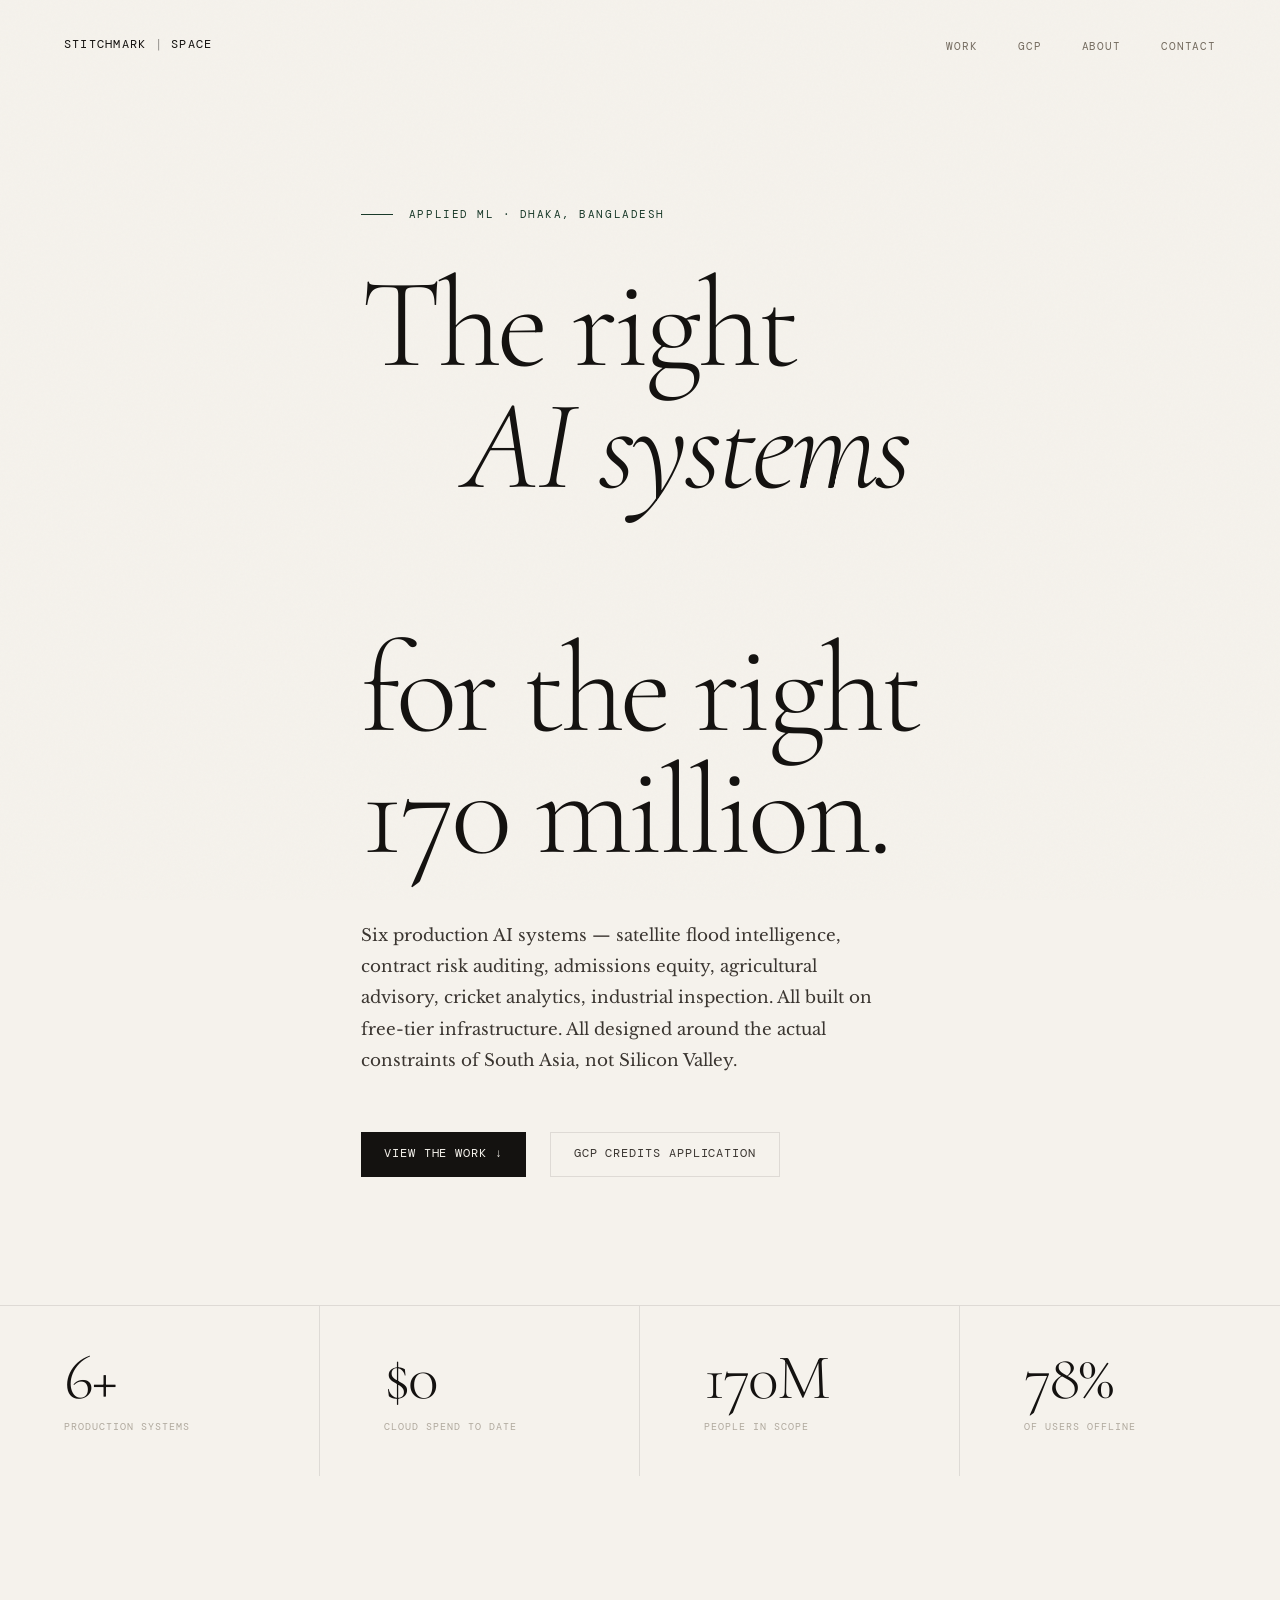
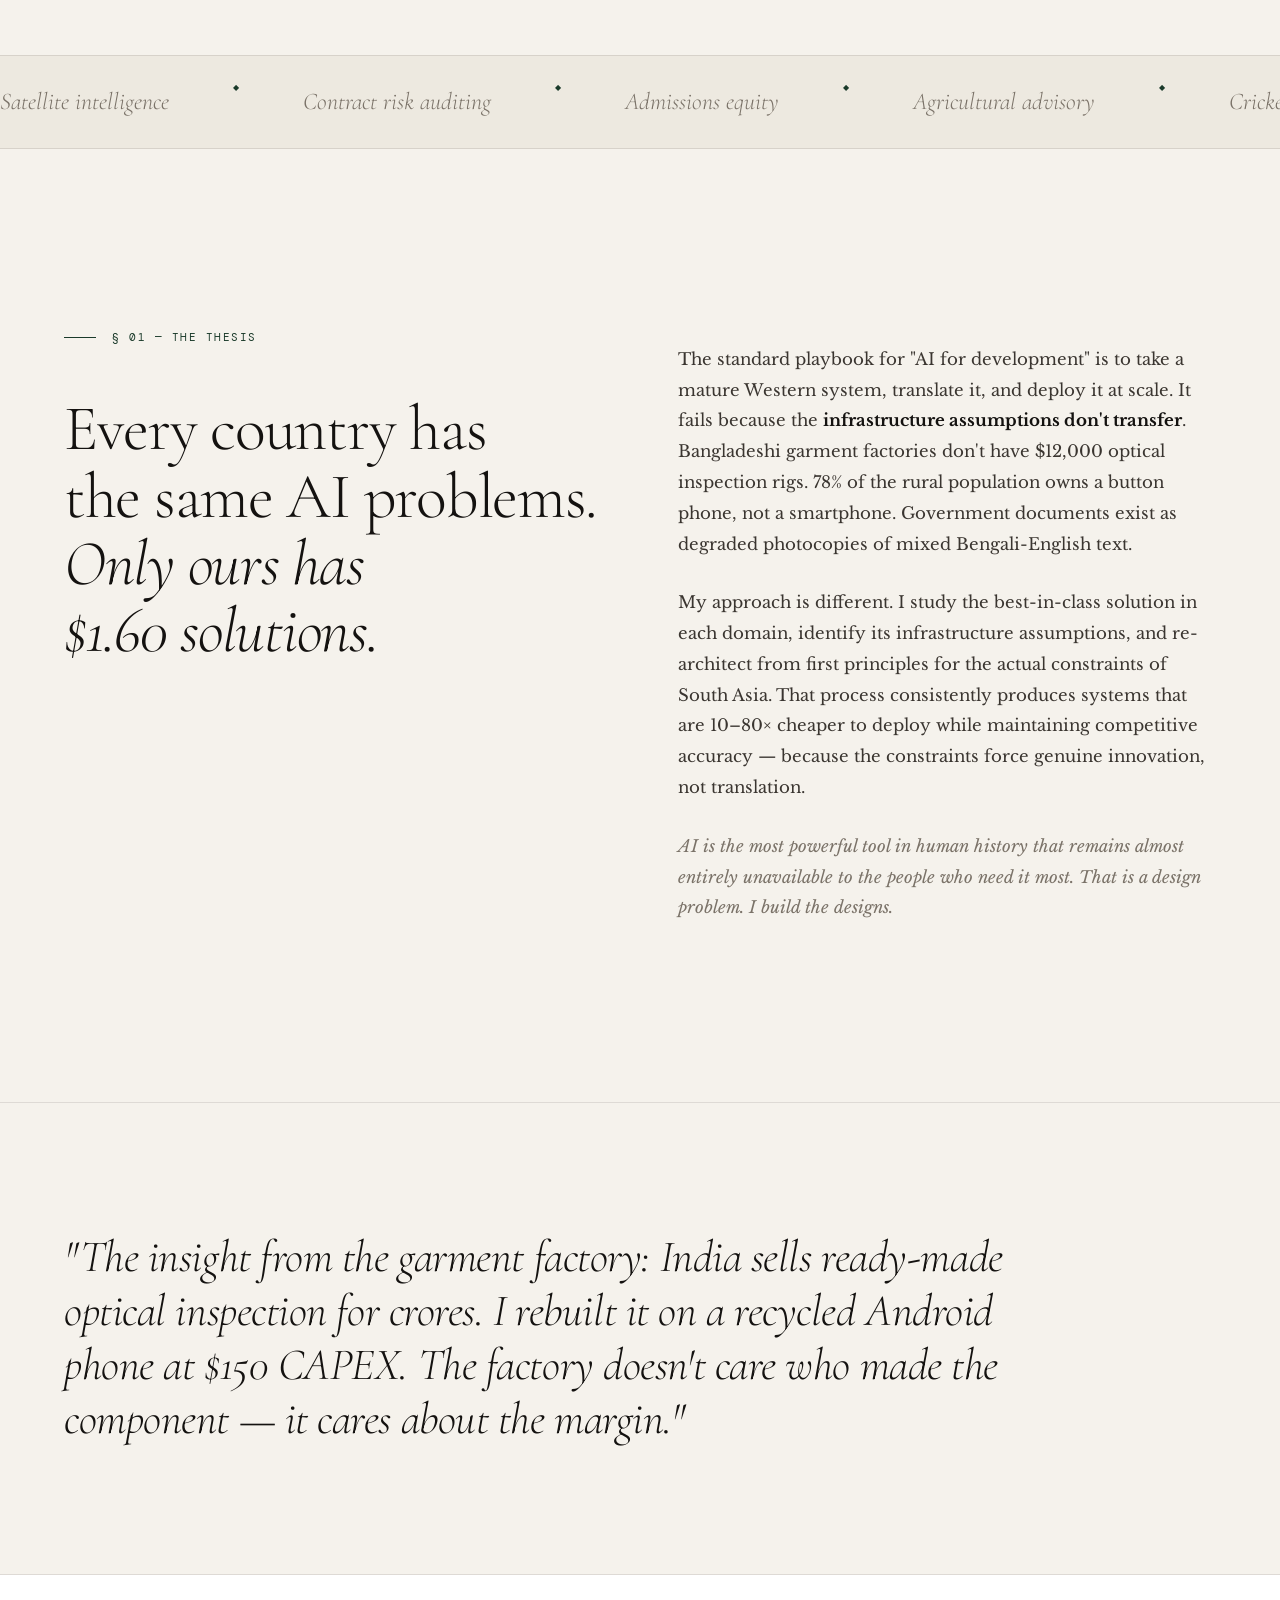
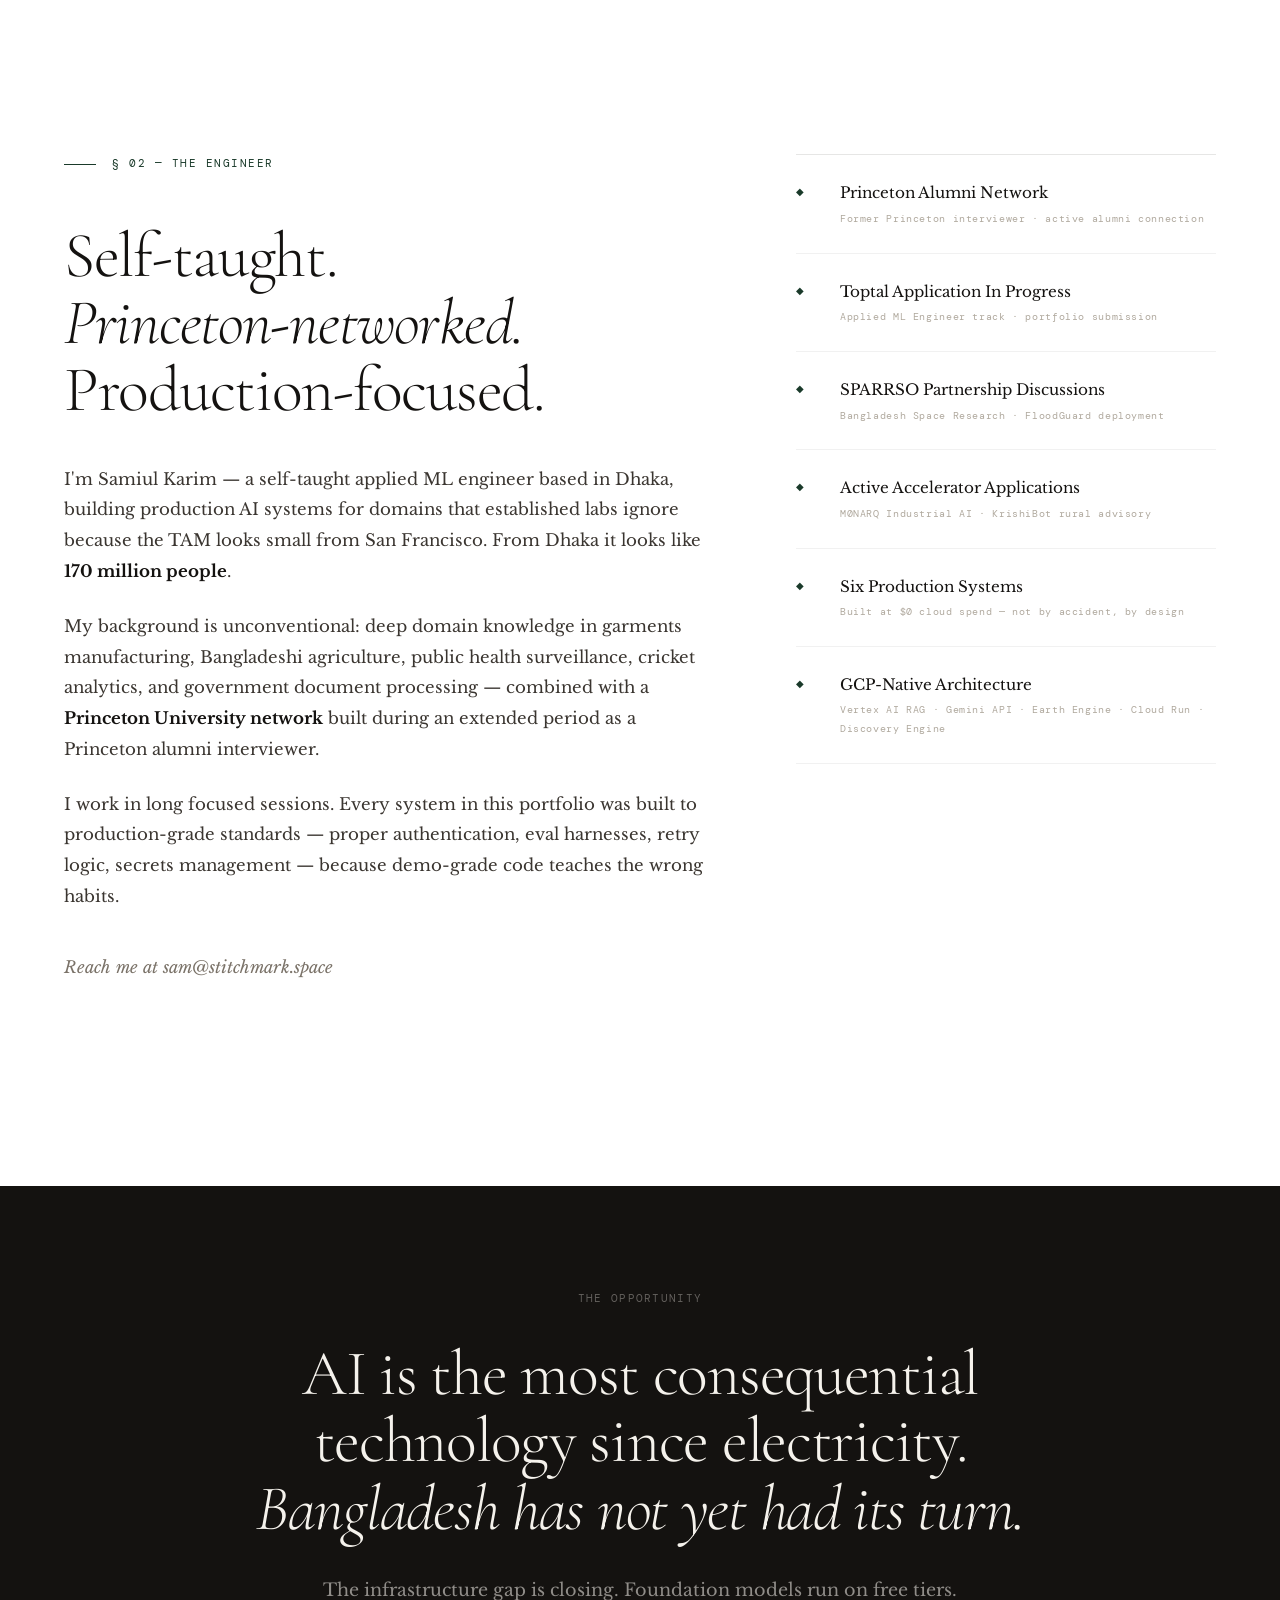
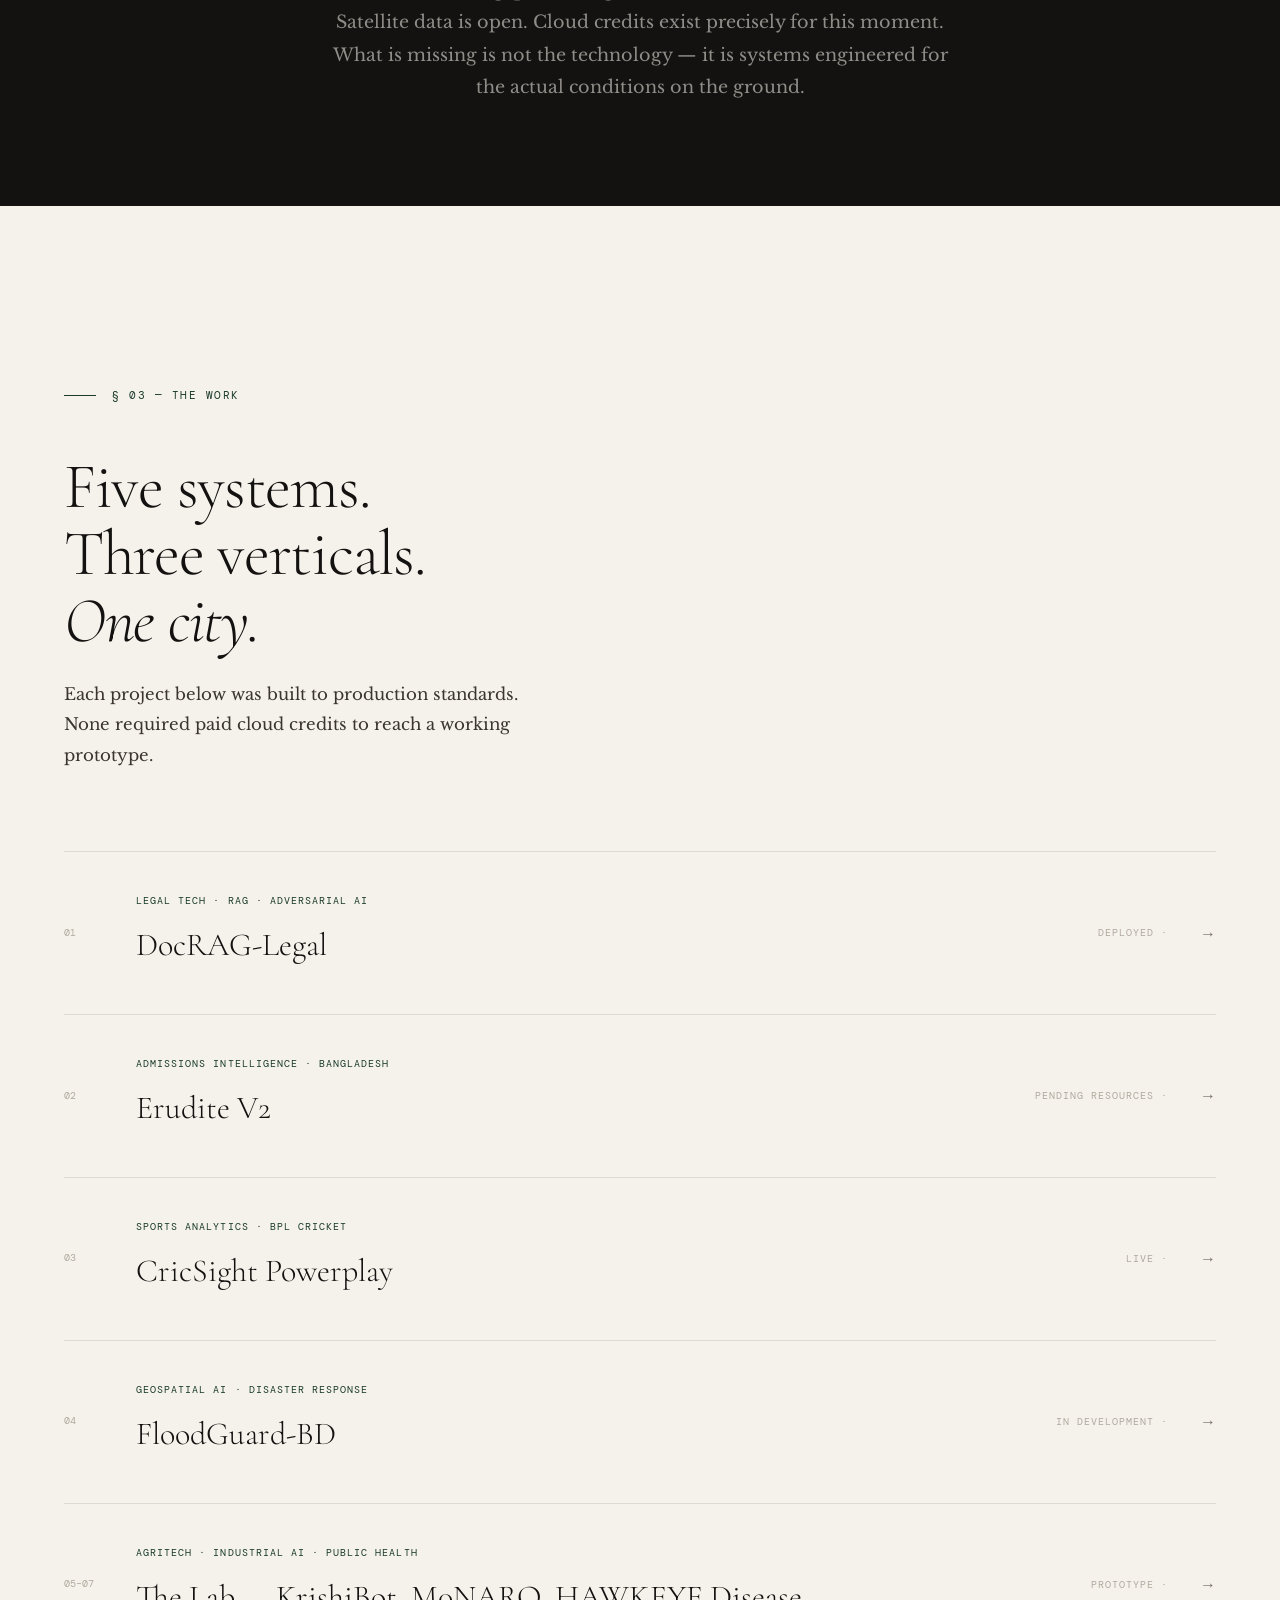
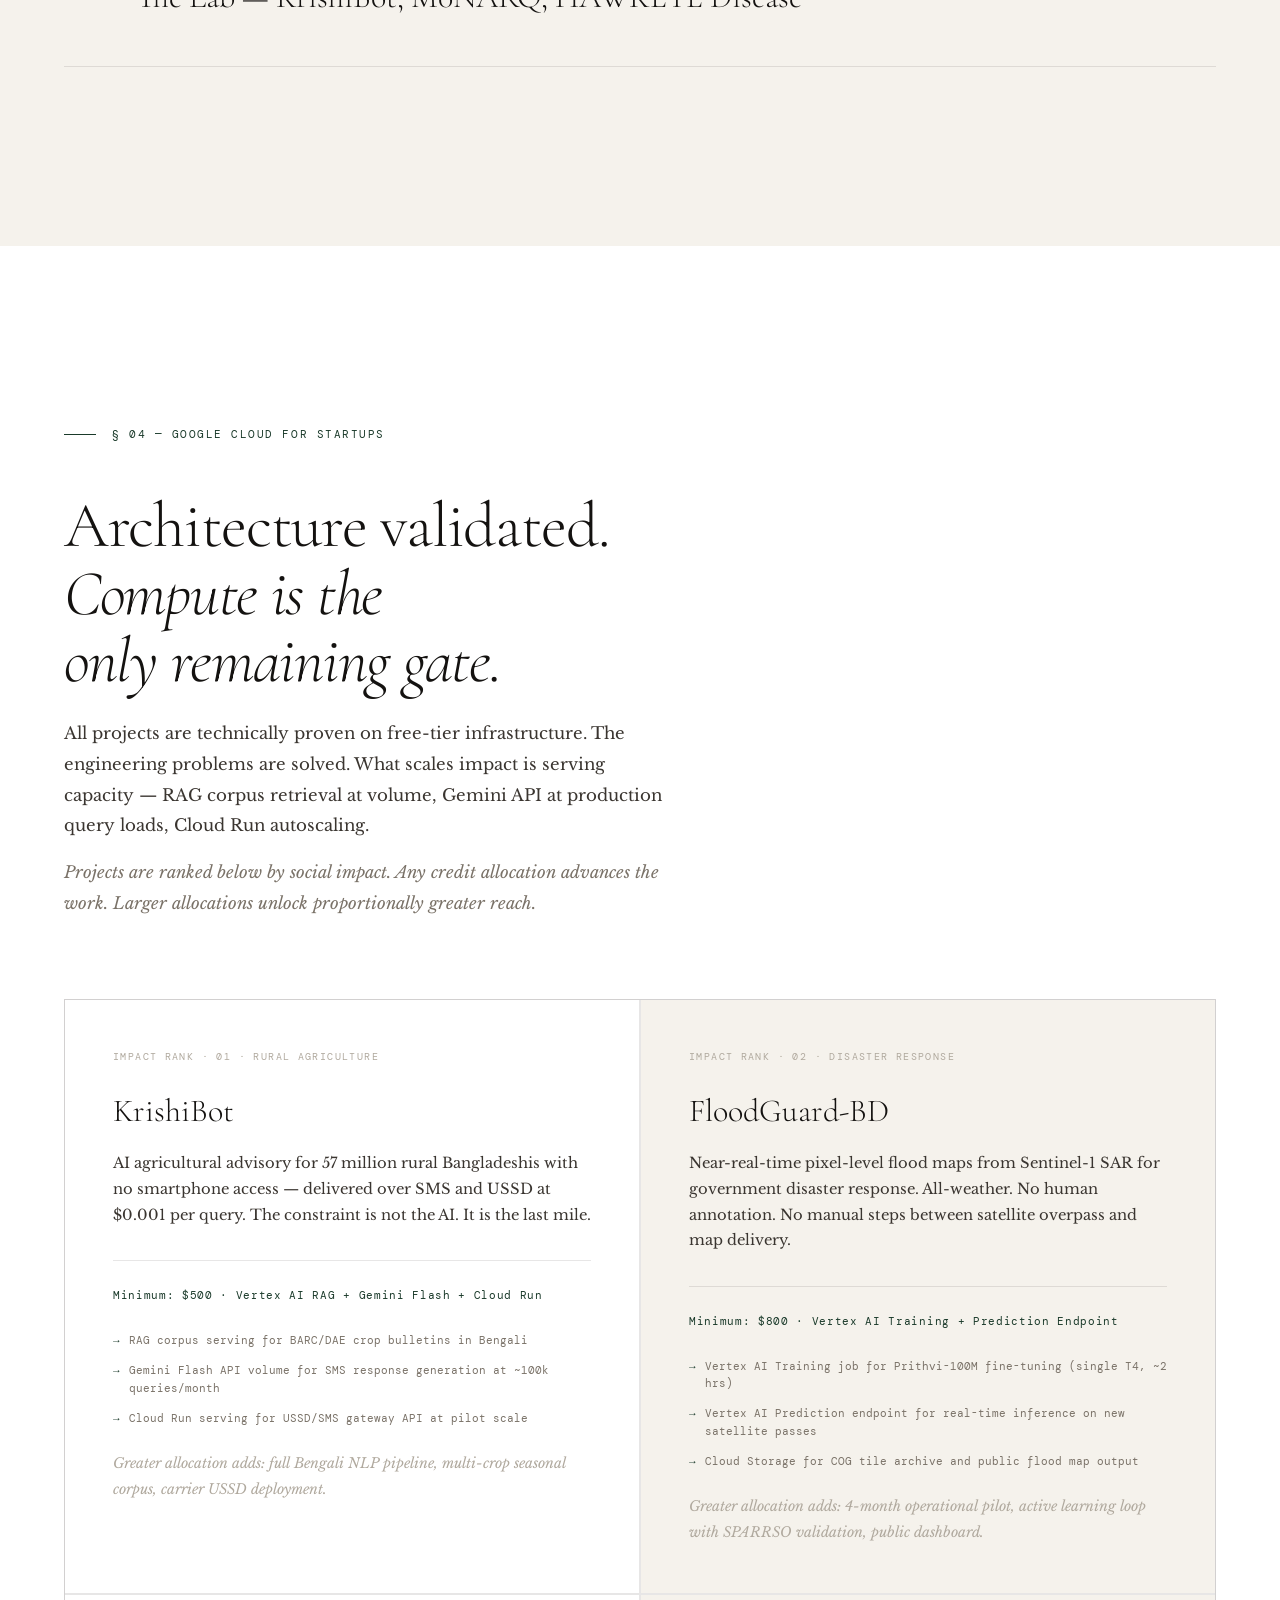
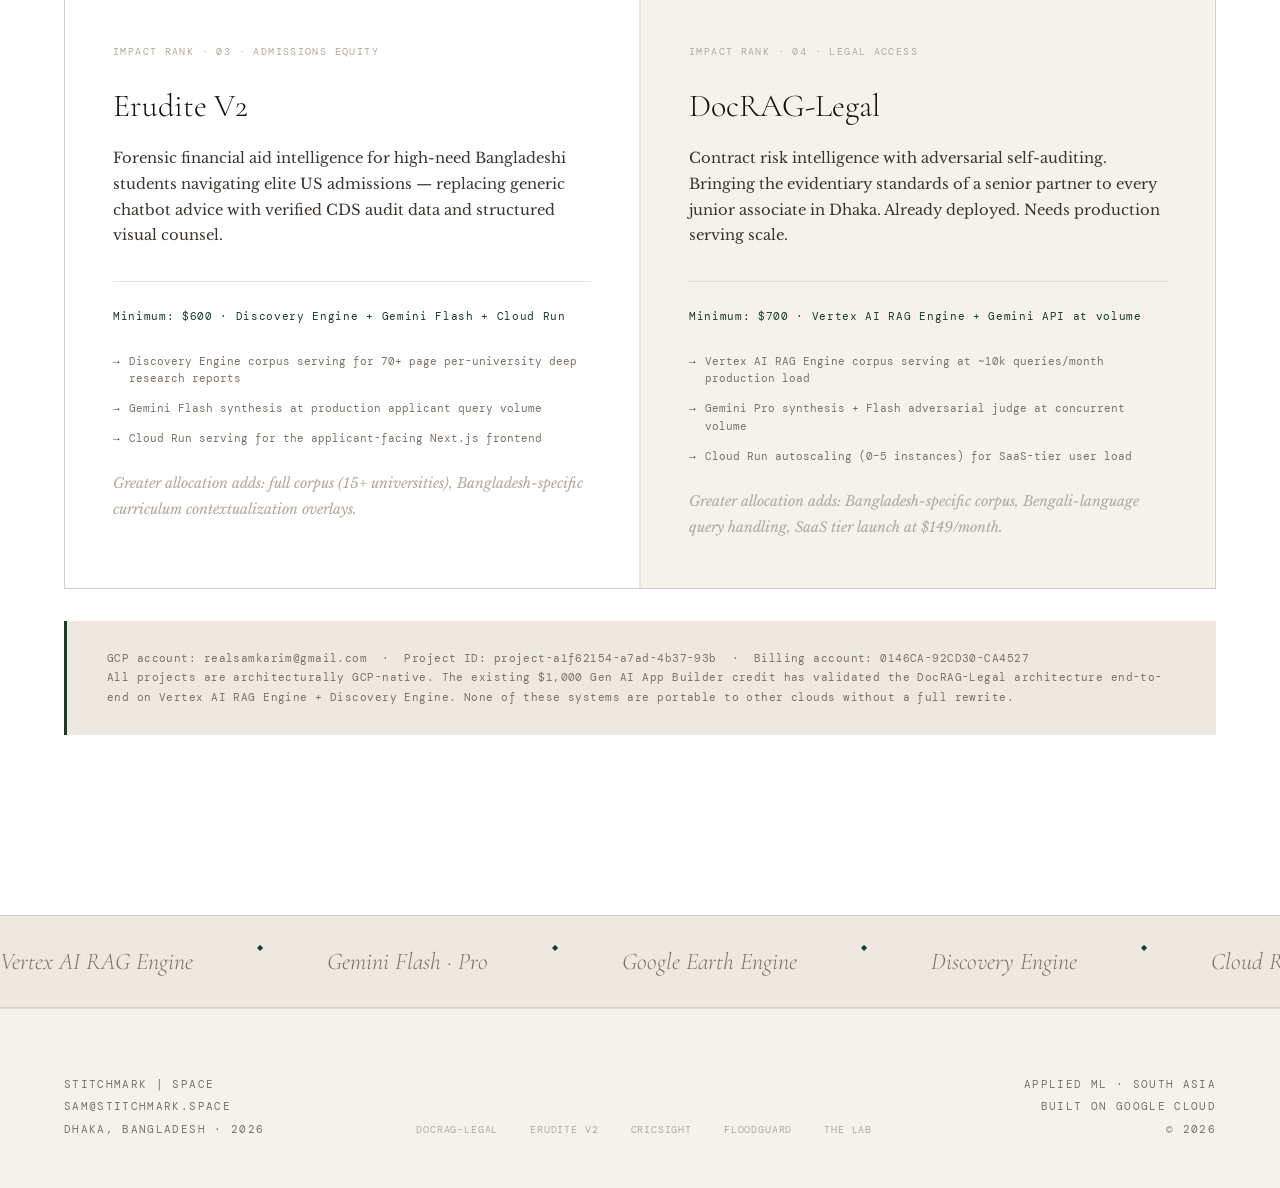
==== index.html @ a26eea14 "Add files via upload" ====
<!DOCTYPE html>
<html lang="en">
<head>
<meta charset="UTF-8">
<meta name="viewport" content="width=device-width, initial-scale=1.0">
<title>Stitchmark | Space — Samiul Karim, Applied ML</title>
<meta name="description" content="Production AI systems for South Asia's most underdressed data problems. Applied ML engineer based in Dhaka, Bangladesh.">
<link rel="stylesheet" href="style.css">
<style>
  :root { --accent: #1A3A2A; --accent2: #2D5A3D; }

  /* HERO */
  #hero {
    min-height: 100svh;
    display: grid;
    grid-template-rows: 1fr auto;
    padding-top: clamp(8rem, 16vw, 13rem);
    position: relative;
  }
  .hero-text { max-width: 960px; }
  .hero-h1 {
    font-family: 'Cormorant Garamond', Georgia, serif;
    font-weight: 300;
    font-size: clamp(4rem, 10vw, 10rem);
    line-height: 0.95;
    letter-spacing: -0.03em;
    margin-bottom: 3rem;
  }
  .hero-h1 em { font-style: italic; }
  .hero-h1 .indent { display: block; padding-left: clamp(2rem, 8vw, 8rem); }
  .hero-sub {
    max-width: 520px;
    margin-bottom: 3.5rem;
    font-size: clamp(0.95rem, 1.4vw, 1.05rem);
    color: var(--ink2);
    line-height: 1.85;
  }
  .hero-cta { display: flex; gap: 1.5rem; flex-wrap: wrap; margin-bottom: clamp(5rem, 10vw, 9rem); }

  /* HERO STAT BAR — full bleed */
  .hero-stats-bar {
    display: grid;
    grid-template-columns: repeat(4, 1fr);
    border-top: 1px solid var(--rule);
  }
  .hero-stat {
    padding: 2.5rem var(--pad);
    border-right: 1px solid var(--rule);
  }
  .hero-stat:last-child { border-right: none; }
  .hero-stat-val {
    font-family: 'Cormorant Garamond', Georgia, serif;
    font-size: clamp(2.5rem, 5vw, 4.5rem);
    font-weight: 300;
    line-height: 1;
    letter-spacing: -0.03em;
    color: var(--ink);
    margin-bottom: 0.5rem;
  }
  .hero-stat-label {
    font-family: 'DM Mono', monospace;
    font-size: 0.62rem;
    letter-spacing: 0.1em;
    text-transform: uppercase;
    color: var(--ink4);
  }
  @media (max-width: 700px) {
    .hero-stats-bar { grid-template-columns: repeat(2, 1fr); }
    .hero-stat:nth-child(2) { border-right: none; }
  }

  /* THESIS */
  #thesis { padding: var(--section) 0; }
  .thesis-grid {
    display: grid;
    grid-template-columns: 1fr 1fr;
    gap: clamp(3rem, 6vw, 8rem);
    align-items: start;
  }
  @media (max-width: 800px) { .thesis-grid { grid-template-columns: 1fr; } }

  /* ABOUT */
  #about { padding: var(--section) 0; background: white; }
  .about-layout {
    display: grid;
    grid-template-columns: 1fr 420px;
    gap: clamp(3rem, 6vw, 8rem);
    align-items: start;
  }
  .about-body p { margin-bottom: 1.5rem; }
  .cred-list { list-style: none; }
  .cred-item {
    display: grid;
    grid-template-columns: 20px 1fr;
    gap: 1.5rem;
    padding: 1.5rem 0;
    border-bottom: 1px solid var(--rule2);
    align-items: start;
  }
  .cred-item:first-child { border-top: 1px solid var(--rule); }
  .cred-dot { font-family: 'DM Mono', monospace; font-size: 0.6rem; color: var(--accent); padding-top: 0.25rem; }
  .cred-title { font-size: 0.95rem; color: var(--ink); margin-bottom: 0.2rem; }
  .cred-sub { font-family: 'DM Mono', monospace; font-size: 0.65rem; letter-spacing: 0.06em; color: var(--ink4); }
  @media (max-width: 900px) { .about-layout { grid-template-columns: 1fr; } }

  /* PROJECTS */
  #projects { padding: var(--section) 0; }

  /* GCP */
  #gcp { padding: var(--section) 0; background: white; }
  .gcp-intro { margin-bottom: 5rem; }
  .credit-cards {
    display: grid;
    grid-template-columns: 1fr 1fr;
    gap: 2px;
    background: var(--rule);
    border: 1px solid var(--rule);
  }
  .credit-card {
    background: var(--cream);
    padding: 3rem;
  }
  .credit-card:nth-child(1) { background: white; }
  .credit-card:nth-child(3) { background: white; }
  .cc-rank {
    font-family: 'DM Mono', monospace;
    font-size: 0.62rem;
    letter-spacing: 0.14em;
    text-transform: uppercase;
    color: var(--ink4);
    margin-bottom: 1rem;
  }
  .cc-name {
    font-family: 'Cormorant Garamond', Georgia, serif;
    font-size: clamp(1.5rem, 2.5vw, 2rem);
    font-weight: 300;
    margin-bottom: 0.75rem;
    color: var(--ink);
  }
  .cc-mission { font-size: 0.92rem; color: var(--ink2); line-height: 1.75; margin-bottom: 2rem; }
  .cc-min {
    font-family: 'DM Mono', monospace;
    font-size: 0.7rem;
    letter-spacing: 0.06em;
    color: var(--accent);
    border-top: 1px solid var(--rule);
    padding-top: 1.5rem;
    margin-bottom: 1.25rem;
  }
  .cc-bullets { list-style: none; }
  .cc-bullets li {
    font-family: 'DM Mono', monospace;
    font-size: 0.68rem;
    color: var(--ink3);
    line-height: 1.6;
    padding: 0.4rem 0;
    padding-left: 1rem;
    position: relative;
  }
  .cc-bullets li::before { content: '→'; position: absolute; left: 0; color: var(--accent); }
  .cc-more { font-size: 0.88rem; color: var(--ink4); font-style: italic; margin-top: 1rem; }
  .gcp-footer-note {
    margin-top: 2rem;
    padding: 1.75rem 2.5rem;
    background: var(--cream2);
    border-left: 3px solid var(--accent);
  }
  .gcp-footer-note p { font-family: 'DM Mono', monospace; font-size: 0.68rem; letter-spacing: 0.04em; color: var(--ink3); line-height: 1.8; }
  @media (max-width: 700px) { .credit-cards { grid-template-columns: 1fr; } }
</style>
</head>
<body>

<!-- NAV -->
<nav>
  <a class="nav-brand" href="index.html">Stitchmark <span>|</span> Space</a>
  <ul class="nav-links">
    <li><a href="#projects">Work</a></li>
    <li><a href="#gcp">GCP</a></li>
    <li><a href="#about">About</a></li>
    <li><a href="mailto:sam@stitchmark.space">Contact</a></li>
  </ul>
</nav>

<!-- ═══════════════════════════════════════
     HERO
     ═══════════════════════════════════════ -->
<section id="hero">
  <div class="wrap">
    <div class="hero-text reveal">
      <div class="eyebrow" style="margin-bottom:2.5rem;">
        <span class="eyebrow-text">Applied ML · Dhaka, Bangladesh</span>
      </div>
      <h1 class="hero-h1">
        The right<br>
        <em class="indent">AI systems</em><br>
        for the right<br>
        170 million.
      </h1>
      <p class="hero-sub">
        Six production AI systems — satellite flood intelligence, contract risk auditing,
        admissions equity, agricultural advisory, cricket analytics, industrial inspection.
        All built on free-tier infrastructure. All designed around the actual constraints
        of South Asia, not Silicon Valley.
      </p>
      <div class="hero-cta">
        <a href="#projects" class="btn btn-dark">View the work ↓</a>
        <a href="#gcp" class="btn btn-outline">GCP Credits Application</a>
      </div>
    </div>
  </div>

  <!-- STAT BAR -->
  <div class="hero-stats-bar reveal delay-2">
    <div class="hero-stat">
      <div class="hero-stat-val">6+</div>
      <div class="hero-stat-label">Production systems</div>
    </div>
    <div class="hero-stat">
      <div class="hero-stat-val">$0</div>
      <div class="hero-stat-label">Cloud spend to date</div>
    </div>
    <div class="hero-stat">
      <div class="hero-stat-val">170M</div>
      <div class="hero-stat-label">People in scope</div>
    </div>
    <div class="hero-stat">
      <div class="hero-stat-val">78%</div>
      <div class="hero-stat-label">Of users offline</div>
    </div>
  </div>
</section>

<!-- ═══════════════════════════════════════
     MARQUEE 01
     ═══════════════════════════════════════ -->
<div class="marquee-wrap">
  <div class="marquee-track">
    <span class="marquee-item">Satellite intelligence</span>
    <span class="marquee-dot">◆</span>
    <span class="marquee-item">Contract risk auditing</span>
    <span class="marquee-dot">◆</span>
    <span class="marquee-item">Admissions equity</span>
    <span class="marquee-dot">◆</span>
    <span class="marquee-item">Agricultural advisory</span>
    <span class="marquee-dot">◆</span>
    <span class="marquee-item">Cricket analytics</span>
    <span class="marquee-dot">◆</span>
    <span class="marquee-item">Industrial inspection</span>
    <span class="marquee-dot">◆</span>
    <span class="marquee-item">Disease forecasting</span>
    <span class="marquee-dot">◆</span>
    <span class="marquee-item">Built on Google Cloud</span>
    <span class="marquee-dot">◆</span>
    <span class="marquee-item">Satellite intelligence</span>
    <span class="marquee-dot">◆</span>
    <span class="marquee-item">Contract risk auditing</span>
    <span class="marquee-dot">◆</span>
    <span class="marquee-item">Admissions equity</span>
    <span class="marquee-dot">◆</span>
    <span class="marquee-item">Agricultural advisory</span>
    <span class="marquee-dot">◆</span>
    <span class="marquee-item">Cricket analytics</span>
    <span class="marquee-dot">◆</span>
    <span class="marquee-item">Industrial inspection</span>
    <span class="marquee-dot">◆</span>
    <span class="marquee-item">Disease forecasting</span>
    <span class="marquee-dot">◆</span>
    <span class="marquee-item">Built on Google Cloud</span>
    <span class="marquee-dot">◆</span>
  </div>
</div>

<!-- ═══════════════════════════════════════
     THESIS
     ═══════════════════════════════════════ -->
<section id="thesis">
  <div class="wrap">
    <div class="thesis-grid">

      <div class="reveal">
        <div class="eyebrow"><span class="eyebrow-text">§ 01 — The Thesis</span></div>
        <h2>Every country has<br>the same AI problems.<br><em>Only ours has<br>$1.60 solutions.</em></h2>
      </div>

      <div class="reveal delay-1" style="padding-top:1rem;">
        <p style="margin-bottom:1.75rem;">
          The standard playbook for "AI for development" is to take a mature Western
          system, translate it, and deploy it at scale. It fails because the
          <strong>infrastructure assumptions don't transfer</strong>. Bangladeshi garment
          factories don't have $12,000 optical inspection rigs. 78% of the rural
          population owns a button phone, not a smartphone. Government documents exist as
          degraded photocopies of mixed Bengali-English text.
        </p>
        <p style="margin-bottom:1.75rem;">
          My approach is different. I study the best-in-class solution in each domain,
          identify its infrastructure assumptions, and re-architect from first principles
          for the actual constraints of South Asia. That process consistently produces
          systems that are 10–80× cheaper to deploy while maintaining competitive
          accuracy — because the constraints force genuine innovation, not translation.
        </p>
        <p style="color:var(--ink3); font-style:italic;">
          AI is the most powerful tool in human history that remains almost entirely
          unavailable to the people who need it most. That is a design problem.
          I build the designs.
        </p>
      </div>

    </div>
  </div>
</section>

<!-- ═══════════════════════════════════════
     FULL-WIDTH PULL QUOTE
     ═══════════════════════════════════════ -->
<div style="padding: clamp(5rem,10vw,9rem) 0; border-top: 1px solid var(--rule); border-bottom:1px solid var(--rule);">
  <div class="wrap">
    <p class="pull-quote reveal" style="max-width:1000px;">
      "The insight from the garment factory: India sells ready-made optical
      inspection for crores. I rebuilt it on a recycled Android phone at $150 CAPEX.
      The factory doesn't care who made the component —
      <em>it cares about the margin.</em>"
    </p>
  </div>
</div>

<!-- ═══════════════════════════════════════
     ABOUT
     ═══════════════════════════════════════ -->
<section id="about">
  <div class="wrap">
    <div class="about-layout">

      <div class="reveal">
        <div class="eyebrow"><span class="eyebrow-text">§ 02 — The Engineer</span></div>
        <h2 style="margin-bottom:2.5rem;">Self-taught.<br><em>Princeton-networked.</em><br>Production-focused.</h2>
        <div class="about-body">
          <p>
            I'm Samiul Karim — a self-taught applied ML engineer based in Dhaka, building
            production AI systems for domains that established labs ignore because the TAM
            looks small from San Francisco. From Dhaka it looks like <strong>170 million people</strong>.
          </p>
          <p>
            My background is unconventional: deep domain knowledge in garments manufacturing,
            Bangladeshi agriculture, public health surveillance, cricket analytics, and
            government document processing — combined with a
            <strong>Princeton University network</strong> built during an extended period
            as a Princeton alumni interviewer.
          </p>
          <p>
            I work in long focused sessions. Every system in this portfolio was built to
            production-grade standards — proper authentication, eval harnesses, retry logic,
            secrets management — because demo-grade code teaches the wrong habits.
          </p>
          <p style="color:var(--ink3); font-style:italic; margin-top:2.5rem;">
            Reach me at sam@stitchmark.space
          </p>
        </div>
      </div>

      <div class="reveal delay-1">
        <ul class="cred-list">
          <li class="cred-item">
            <span class="cred-dot">◆</span>
            <div>
              <div class="cred-title">Princeton Alumni Network</div>
              <div class="cred-sub">Former Princeton interviewer · active alumni connection</div>
            </div>
          </li>
          <li class="cred-item">
            <span class="cred-dot">◆</span>
            <div>
              <div class="cred-title">Toptal Application In Progress</div>
              <div class="cred-sub">Applied ML Engineer track · portfolio submission</div>
            </div>
          </li>
          <li class="cred-item">
            <span class="cred-dot">◆</span>
            <div>
              <div class="cred-title">SPARRSO Partnership Discussions</div>
              <div class="cred-sub">Bangladesh Space Research · FloodGuard deployment</div>
            </div>
          </li>
          <li class="cred-item">
            <span class="cred-dot">◆</span>
            <div>
              <div class="cred-title">Active Accelerator Applications</div>
              <div class="cred-sub">M0NARQ Industrial AI · KrishiBot rural advisory</div>
            </div>
          </li>
          <li class="cred-item">
            <span class="cred-dot">◆</span>
            <div>
              <div class="cred-title">Six Production Systems</div>
              <div class="cred-sub">Built at $0 cloud spend — not by accident, by design</div>
            </div>
          </li>
          <li class="cred-item">
            <span class="cred-dot">◆</span>
            <div>
              <div class="cred-title">GCP-Native Architecture</div>
              <div class="cred-sub">Vertex AI RAG · Gemini API · Earth Engine · Cloud Run · Discovery Engine</div>
            </div>
          </li>
        </ul>
      </div>

    </div>
  </div>
</section>

<!-- ═══════════════════════════════════════
     EVOCATIVE BANNER — AI STAKES
     ═══════════════════════════════════════ -->
<div class="banner">
  <div class="wrap">
    <div style="max-width:860px; margin:0 auto; text-align:center;">
      <p class="label" style="color:rgba(245,242,236,0.35); margin-bottom:2rem; text-align:center;">The opportunity</p>
      <h2 class="reveal" style="font-size:clamp(2rem,5vw,4.5rem); margin-bottom:2rem;">
        AI is the most consequential<br>technology since electricity.<br>
        <em>Bangladesh has not yet had its turn.</em>
      </h2>
      <p class="reveal delay-1" style="color:rgba(245,242,236,0.55); font-size:clamp(0.95rem,1.4vw,1.1rem); max-width:640px; margin:0 auto; line-height:1.85;">
        The infrastructure gap is closing. Foundation models run on free tiers. Satellite
        data is open. Cloud credits exist precisely for this moment. What is missing is
        not the technology — it is systems engineered for the actual conditions on the ground.
      </p>
    </div>
  </div>
</div>

<!-- ═══════════════════════════════════════
     PROJECTS INDEX
     ═══════════════════════════════════════ -->
<section id="projects">
  <div class="wrap">
    <div class="eyebrow reveal"><span class="eyebrow-text">§ 03 — The Work</span></div>
    <h2 class="reveal" style="margin-bottom:1.5rem;">Five systems.<br>Three verticals.<br><em>One city.</em></h2>
    <p class="reveal delay-1" style="max-width:500px; margin-bottom:5rem;">
      Each project below was built to production standards. None required paid cloud
      credits to reach a working prototype.
    </p>

    <div>
      <a href="docrag.html" class="proj-link-card reveal">
        <span class="proj-num">01</span>
        <div class="proj-name-wrap">
          <div class="proj-cat">Legal Tech · RAG · Adversarial AI</div>
          <div class="proj-name">DocRAG-Legal</div>
        </div>
        <span class="proj-status">Deployed ·</span>
        <span class="proj-arrow">→</span>
      </a>

      <a href="erudite.html" class="proj-link-card reveal delay-1">
        <span class="proj-num">02</span>
        <div class="proj-name-wrap">
          <div class="proj-cat">Admissions Intelligence · Bangladesh</div>
          <div class="proj-name">Erudite V2</div>
        </div>
        <span class="proj-status">Pending Resources ·</span>
        <span class="proj-arrow">→</span>
      </a>

      <a href="cricsight.html" class="proj-link-card reveal delay-2">
        <span class="proj-num">03</span>
        <div class="proj-name-wrap">
          <div class="proj-cat">Sports Analytics · BPL Cricket</div>
          <div class="proj-name">CricSight Powerplay</div>
        </div>
        <span class="proj-status">Live ·</span>
        <span class="proj-arrow">→</span>
      </a>

      <a href="floodguard.html" class="proj-link-card reveal delay-3">
        <span class="proj-num">04</span>
        <div class="proj-name-wrap">
          <div class="proj-cat">Geospatial AI · Disaster Response</div>
          <div class="proj-name">FloodGuard-BD</div>
        </div>
        <span class="proj-status">In Development ·</span>
        <span class="proj-arrow">→</span>
      </a>

      <a href="lab.html" class="proj-link-card reveal delay-4">
        <span class="proj-num">05–07</span>
        <div class="proj-name-wrap">
          <div class="proj-cat">AgriTech · Industrial AI · Public Health</div>
          <div class="proj-name">The Lab — KrishiBot, M0NARQ, HAWKEYE Disease</div>
        </div>
        <span class="proj-status">Prototype ·</span>
        <span class="proj-arrow">→</span>
      </a>
    </div>

  </div>
</section>

<!-- ═══════════════════════════════════════
     GCP CREDITS APPLICATION
     ═══════════════════════════════════════ -->
<section id="gcp">
  <div class="wrap">
    <div class="gcp-intro reveal">
      <div class="eyebrow"><span class="eyebrow-text">§ 04 — Google Cloud for Startups</span></div>
      <h2 style="margin-bottom:1.5rem;">Architecture validated.<br><em>Compute is the<br>only remaining gate.</em></h2>
      <p style="max-width:600px; margin-bottom:1rem;">
        All projects are technically proven on free-tier infrastructure. The engineering
        problems are solved. What scales impact is serving capacity — RAG corpus retrieval
        at volume, Gemini API at production query loads, Cloud Run autoscaling.
      </p>
      <p style="max-width:600px; color:var(--ink3); font-style:italic;">
        Projects are ranked below by social impact. Any credit allocation advances
        the work. Larger allocations unlock proportionally greater reach.
      </p>
    </div>

    <div class="credit-cards reveal delay-1">

      <!-- CARD 1 -->
      <div class="credit-card">
        <div class="cc-rank">Impact Rank · 01 · Rural Agriculture</div>
        <div class="cc-name">KrishiBot</div>
        <p class="cc-mission">AI agricultural advisory for 57 million rural Bangladeshis with no smartphone access — delivered over SMS and USSD at $0.001 per query. The constraint is not the AI. It is the last mile.</p>
        <div class="cc-min">Minimum: $500 · Vertex AI RAG + Gemini Flash + Cloud Run</div>
        <ul class="cc-bullets">
          <li>RAG corpus serving for BARC/DAE crop bulletins in Bengali</li>
          <li>Gemini Flash API volume for SMS response generation at ~100k queries/month</li>
          <li>Cloud Run serving for USSD/SMS gateway API at pilot scale</li>
        </ul>
        <p class="cc-more">Greater allocation adds: full Bengali NLP pipeline, multi-crop seasonal corpus, carrier USSD deployment.</p>
      </div>

      <!-- CARD 2 -->
      <div class="credit-card">
        <div class="cc-rank">Impact Rank · 02 · Disaster Response</div>
        <div class="cc-name">FloodGuard-BD</div>
        <p class="cc-mission">Near-real-time pixel-level flood maps from Sentinel-1 SAR for government disaster response. All-weather. No human annotation. No manual steps between satellite overpass and map delivery.</p>
        <div class="cc-min">Minimum: $800 · Vertex AI Training + Prediction Endpoint</div>
        <ul class="cc-bullets">
          <li>Vertex AI Training job for Prithvi-100M fine-tuning (single T4, ~2 hrs)</li>
          <li>Vertex AI Prediction endpoint for real-time inference on new satellite passes</li>
          <li>Cloud Storage for COG tile archive and public flood map output</li>
        </ul>
        <p class="cc-more">Greater allocation adds: 4-month operational pilot, active learning loop with SPARRSO validation, public dashboard.</p>
      </div>

      <!-- CARD 3 -->
      <div class="credit-card">
        <div class="cc-rank">Impact Rank · 03 · Admissions Equity</div>
        <div class="cc-name">Erudite V2</div>
        <p class="cc-mission">Forensic financial aid intelligence for high-need Bangladeshi students navigating elite US admissions — replacing generic chatbot advice with verified CDS audit data and structured visual counsel.</p>
        <div class="cc-min">Minimum: $600 · Discovery Engine + Gemini Flash + Cloud Run</div>
        <ul class="cc-bullets">
          <li>Discovery Engine corpus serving for 70+ page per-university deep research reports</li>
          <li>Gemini Flash synthesis at production applicant query volume</li>
          <li>Cloud Run serving for the applicant-facing Next.js frontend</li>
        </ul>
        <p class="cc-more">Greater allocation adds: full corpus (15+ universities), Bangladesh-specific curriculum contextualization overlays.</p>
      </div>

      <!-- CARD 4 -->
      <div class="credit-card">
        <div class="cc-rank">Impact Rank · 04 · Legal Access</div>
        <div class="cc-name">DocRAG-Legal</div>
        <p class="cc-mission">Contract risk intelligence with adversarial self-auditing. Bringing the evidentiary standards of a senior partner to every junior associate in Dhaka. Already deployed. Needs production serving scale.</p>
        <div class="cc-min">Minimum: $700 · Vertex AI RAG Engine + Gemini API at volume</div>
        <ul class="cc-bullets">
          <li>Vertex AI RAG Engine corpus serving at ~10k queries/month production load</li>
          <li>Gemini Pro synthesis + Flash adversarial judge at concurrent volume</li>
          <li>Cloud Run autoscaling (0–5 instances) for SaaS-tier user load</li>
        </ul>
        <p class="cc-more">Greater allocation adds: Bangladesh-specific corpus, Bengali-language query handling, SaaS tier launch at $149/month.</p>
      </div>

    </div>

    <div class="gcp-footer-note reveal delay-2">
      <p>
        GCP account: realsamkarim@gmail.com &nbsp;·&nbsp;
        Project ID: project-a1f62154-a7ad-4b37-93b &nbsp;·&nbsp;
        Billing account: 0146CA-92CD30-CA4527<br>
        All projects are architecturally GCP-native. The existing $1,000 Gen AI App Builder credit has
        validated the DocRAG-Legal architecture end-to-end on Vertex AI RAG Engine + Discovery Engine.
        None of these systems are portable to other clouds without a full rewrite.
      </p>
    </div>
  </div>
</section>

<!-- MARQUEE 02 -->
<div class="marquee-wrap">
  <div class="marquee-track">
    <span class="marquee-item">Vertex AI RAG Engine</span>
    <span class="marquee-dot">◆</span>
    <span class="marquee-item">Gemini Flash · Pro</span>
    <span class="marquee-dot">◆</span>
    <span class="marquee-item">Google Earth Engine</span>
    <span class="marquee-dot">◆</span>
    <span class="marquee-item">Discovery Engine</span>
    <span class="marquee-dot">◆</span>
    <span class="marquee-item">Cloud Run</span>
    <span class="marquee-dot">◆</span>
    <span class="marquee-item">Firebase Auth</span>
    <span class="marquee-dot">◆</span>
    <span class="marquee-item">Modal Persistence</span>
    <span class="marquee-dot">◆</span>
    <span class="marquee-item">SHA-256 Provenance</span>
    <span class="marquee-dot">◆</span>
    <span class="marquee-item">Vertex AI RAG Engine</span>
    <span class="marquee-dot">◆</span>
    <span class="marquee-item">Gemini Flash · Pro</span>
    <span class="marquee-dot">◆</span>
    <span class="marquee-item">Google Earth Engine</span>
    <span class="marquee-dot">◆</span>
    <span class="marquee-item">Discovery Engine</span>
    <span class="marquee-dot">◆</span>
    <span class="marquee-item">Cloud Run</span>
    <span class="marquee-dot">◆</span>
    <span class="marquee-item">Firebase Auth</span>
    <span class="marquee-dot">◆</span>
    <span class="marquee-item">Modal Persistence</span>
    <span class="marquee-dot">◆</span>
    <span class="marquee-item">SHA-256 Provenance</span>
    <span class="marquee-dot">◆</span>
  </div>
</div>

<!-- FOOTER -->
<footer>
  <div class="wrap">
    <div class="footer-inner">
      <div class="footer-brand">
        Stitchmark | Space<br>
        sam@stitchmark.space<br>
        Dhaka, Bangladesh · 2026
      </div>
      <div class="footer-links">
        <a href="docrag.html">DocRAG-Legal</a>
        <a href="erudite.html">Erudite V2</a>
        <a href="cricsight.html">CricSight</a>
        <a href="floodguard.html">FloodGuard</a>
        <a href="lab.html">The Lab</a>
      </div>
      <div class="footer-brand" style="text-align:right;">
        Applied ML · South Asia<br>
        Built on Google Cloud<br>
        © 2026
      </div>
    </div>
  </div>
</footer>

<script src="main.js"></script>
</body>
</html>
---- style.css ----
/* ═══════════════════════════════════════════════════════
   STITCHMARK | SPACE — Global Design System
   Aesthetic: Light editorial. Exoape/Locomotive spatial
   generosity. Serif headlines. Mono coordinates. Air.
   ═══════════════════════════════════════════════════════ */

@import url('https://fonts.googleapis.com/css2?family=Cormorant+Garamond:ital,wght@0,300;0,400;0,500;0,600;1,300;1,400;1,500;1,600&family=DM+Mono:ital,wght@0,300;0,400;0,500;1,300&family=Libre+Baskerville:ital,wght@0,400;0,700;1,400&display=swap');

/* ── TOKENS ── */
:root {
  --cream:    #F5F2EC;
  --cream2:   #EDE9E0;
  --cream3:   #E4DFD4;
  --ink:      #141210;
  --ink2:     #3A3530;
  --ink3:     #7A7268;
  --ink4:     #B0A99E;
  --rule:     rgba(20,18,16,0.10);
  --rule2:    rgba(20,18,16,0.06);

  /* Per-page accent — overridden on each page */
  --accent:   #1A3A2A;   /* default: forest (home) */
  --accent2:  #2D5A3D;

  --ff-display: 'Cormorant Garamond', Georgia, serif;
  --ff-body:    'Libre Baskerville', Georgia, serif;
  --ff-mono:    'DM Mono', monospace;

  --max:      1320px;
  --pad:      clamp(1.5rem, 5vw, 5rem);
  --section:  clamp(7rem, 14vw, 13rem);
}

/* ── RESET ── */
*, *::before, *::after { box-sizing: border-box; margin: 0; padding: 0; }
html { scroll-behavior: smooth; font-size: 16px; }
body {
  background: var(--cream);
  color: var(--ink);
  font-family: var(--ff-body);
  font-size: clamp(1rem, 1.4vw, 1.125rem);
  line-height: 1.8;
  -webkit-font-smoothing: antialiased;
  overflow-x: hidden;
}

/* ── SUBTLE GRAIN ── */
body::after {
  content: '';
  position: fixed; inset: 0;
  background-image: url("data:image/svg+xml,%3Csvg viewBox='0 0 512 512' xmlns='http://www.w3.org/2000/svg'%3E%3Cfilter id='n'%3E%3CfeTurbulence type='fractalNoise' baseFrequency='0.75' numOctaves='4' stitchTiles='stitch'/%3E%3C/filter%3E%3Crect width='100%25' height='100%25' filter='url(%23n)' opacity='0.025'/%3E%3C/svg%3E");
  pointer-events: none;
  z-index: 9999;
  mix-blend-mode: multiply;
}

/* ── TYPOGRAPHY ── */
h1 { font-family: var(--ff-display); font-weight: 300; font-size: clamp(3.5rem, 8vw, 8rem); line-height: 1.0; letter-spacing: -0.02em; }
h2 { font-family: var(--ff-display); font-weight: 300; font-size: clamp(2.5rem, 5vw, 5rem); line-height: 1.05; letter-spacing: -0.02em; }
h3 { font-family: var(--ff-display); font-weight: 400; font-size: clamp(1.5rem, 3vw, 2.5rem); line-height: 1.1; }
h4 { font-family: var(--ff-display); font-weight: 400; font-size: clamp(1.2rem, 2vw, 1.75rem); line-height: 1.2; }
p { font-size: clamp(0.95rem, 1.3vw, 1.05rem); line-height: 1.85; color: var(--ink2); }
em { font-style: italic; }
strong { font-weight: 700; color: var(--ink); }
a { color: inherit; text-decoration: none; }

.mono {
  font-family: var(--ff-mono);
  font-size: 0.72rem;
  letter-spacing: 0.06em;
}
.label {
  font-family: var(--ff-mono);
  font-size: 0.68rem;
  letter-spacing: 0.12em;
  text-transform: uppercase;
  color: var(--ink3);
}
.label-accent {
  font-family: var(--ff-mono);
  font-size: 0.68rem;
  letter-spacing: 0.12em;
  text-transform: uppercase;
  color: var(--accent);
}
code {
  font-family: var(--ff-mono);
  font-size: 0.78em;
  background: var(--cream3);
  padding: 0.2em 0.5em;
  border-radius: 2px;
  color: var(--ink2);
}

/* ── LAYOUT ── */
.wrap { max-width: var(--max); margin: 0 auto; padding: 0 var(--pad); }
.wrap-narrow { max-width: 820px; margin: 0 auto; padding: 0 var(--pad); }
section { padding: var(--section) 0; }
.rule { width: 100%; height: 1px; background: var(--rule); }
.rule-v { width: 1px; background: var(--rule); align-self: stretch; }

/* ── NAV ── */
nav {
  position: fixed; top: 0; left: 0; right: 0; z-index: 500;
  padding: 1.75rem var(--pad);
  display: flex; align-items: center; justify-content: space-between;
  mix-blend-mode: multiply;
}
.nav-brand {
  font-family: var(--ff-mono);
  font-size: 0.78rem;
  letter-spacing: 0.1em;
  color: var(--ink);
  text-transform: uppercase;
}
.nav-brand span { opacity: 0.4; }
.nav-links { display: flex; gap: 2.5rem; list-style: none; }
.nav-links a {
  font-family: var(--ff-mono);
  font-size: 0.68rem;
  letter-spacing: 0.08em;
  text-transform: uppercase;
  color: var(--ink3);
  transition: color 0.2s;
}
.nav-links a:hover, .nav-links a.active { color: var(--ink); }
@media (max-width: 700px) {
  .nav-links { gap: 1.5rem; }
  .nav-links li:nth-child(n+4) { display: none; }
}

/* ── BUTTONS ── */
.btn {
  display: inline-flex; align-items: center; gap: 0.6em;
  font-family: var(--ff-mono);
  font-size: 0.72rem;
  letter-spacing: 0.08em;
  text-transform: uppercase;
  padding: 1em 2em;
  border-radius: 0;
  transition: all 0.25s;
  cursor: pointer;
  border: none;
}
.btn-dark {
  background: var(--ink);
  color: var(--cream);
}
.btn-dark:hover { background: var(--ink2); transform: translateY(-2px); }
.btn-outline {
  border: 1px solid var(--rule);
  color: var(--ink2);
  background: transparent;
}
.btn-outline:hover { border-color: var(--ink); color: var(--ink); transform: translateY(-2px); }
.btn-accent {
  background: var(--accent);
  color: var(--cream);
}
.btn-accent:hover { background: var(--accent2); transform: translateY(-2px); }
.btn-ghost-large {
  font-family: var(--ff-display);
  font-size: clamp(1rem, 2vw, 1.4rem);
  font-style: italic;
  font-weight: 300;
  letter-spacing: 0;
  text-transform: none;
  padding: 0.6em 0;
  border-bottom: 1px solid var(--ink);
  color: var(--ink);
  background: transparent;
  gap: 0.8em;
}
.btn-ghost-large:hover { gap: 1.5em; }

/* ── SECTION EYEBROW ── */
.eyebrow {
  display: flex;
  align-items: center;
  gap: 1rem;
  margin-bottom: 3rem;
}
.eyebrow::before {
  content: '';
  display: block;
  width: 32px; height: 1px;
  background: var(--accent);
  flex-shrink: 0;
}
.eyebrow-text {
  font-family: var(--ff-mono);
  font-size: 0.68rem;
  letter-spacing: 0.14em;
  text-transform: uppercase;
  color: var(--accent);
}

/* ── GIANT STAT ── */
.stat-giant {
  font-family: var(--ff-display);
  font-size: clamp(4rem, 10vw, 9rem);
  font-weight: 300;
  line-height: 0.9;
  color: var(--ink);
  letter-spacing: -0.04em;
}
.stat-label {
  font-family: var(--ff-mono);
  font-size: 0.65rem;
  letter-spacing: 0.12em;
  text-transform: uppercase;
  color: var(--ink4);
  margin-top: 0.75rem;
}

/* ── PULL QUOTE ── */
.pull-quote {
  font-family: var(--ff-display);
  font-size: clamp(1.75rem, 3.5vw, 3.25rem);
  font-weight: 300;
  font-style: italic;
  line-height: 1.2;
  color: var(--ink);
  letter-spacing: -0.01em;
}

/* ── MARQUEE BANNER ── */
.marquee-wrap {
  overflow: hidden;
  border-top: 1px solid var(--rule);
  border-bottom: 1px solid var(--rule);
  padding: 1.5rem 0;
  background: var(--cream2);
}
.marquee-track {
  display: flex;
  gap: 4rem;
  white-space: nowrap;
  animation: marquee 28s linear infinite;
  width: max-content;
}
.marquee-item {
  font-family: var(--ff-display);
  font-size: clamp(1.1rem, 2vw, 1.5rem);
  font-style: italic;
  font-weight: 300;
  color: var(--ink3);
  flex-shrink: 0;
}
.marquee-dot {
  font-family: var(--ff-mono);
  font-size: 0.5rem;
  color: var(--accent);
  vertical-align: middle;
}
@keyframes marquee {
  from { transform: translateX(0); }
  to   { transform: translateX(-50%); }
}

/* ── LARGE DIVIDER TEXT ── */
.divider-text {
  font-family: var(--ff-display);
  font-size: clamp(4rem, 12vw, 11rem);
  font-weight: 300;
  color: var(--cream3);
  line-height: 0.9;
  letter-spacing: -0.04em;
  user-select: none;
  pointer-events: none;
  overflow: hidden;
}

/* ── COMPARISON TABLE ── */
.compare-grid {
  display: grid;
  grid-template-columns: 1fr 1fr;
  gap: 0;
}
.compare-col { padding: 3rem; }
.compare-col:first-child { border-right: 1px solid var(--rule); }
.compare-header {
  font-family: var(--ff-mono);
  font-size: 0.68rem;
  letter-spacing: 0.12em;
  text-transform: uppercase;
  margin-bottom: 2rem;
  padding-bottom: 1.5rem;
  border-bottom: 1px solid var(--rule);
}
.compare-row {
  padding: 1rem 0;
  border-bottom: 1px solid var(--rule2);
  font-size: 0.95rem;
  color: var(--ink2);
  line-height: 1.5;
}
.compare-row:last-child { border-bottom: none; }
.compare-col.good .compare-row { color: var(--ink); }
@media (max-width: 700px) {
  .compare-grid { grid-template-columns: 1fr; }
  .compare-col:first-child { border-right: none; border-bottom: 1px solid var(--rule); }
}

/* ── STACK LIST (architecture) ── */
.stack-row {
  display: grid;
  grid-template-columns: 220px 1fr;
  gap: 2rem;
  padding: 1.75rem 0;
  border-bottom: 1px solid var(--rule2);
  align-items: baseline;
}
.stack-row:first-child { border-top: 1px solid var(--rule); }
.stack-name {
  font-family: var(--ff-mono);
  font-size: 0.7rem;
  letter-spacing: 0.06em;
  color: var(--accent);
}
.stack-desc { font-size: 0.95rem; color: var(--ink2); line-height: 1.65; }
@media (max-width: 700px) {
  .stack-row { grid-template-columns: 1fr; gap: 0.5rem; }
}

/* ── LESSON CARD ── */
.lesson-row {
  display: grid;
  grid-template-columns: 48px 1fr;
  gap: 2.5rem;
  padding: 3rem 0;
  border-bottom: 1px solid var(--rule2);
  align-items: start;
}
.lesson-row:first-child { border-top: 1px solid var(--rule); }
.lesson-num {
  font-family: var(--ff-mono);
  font-size: 0.65rem;
  color: var(--ink4);
  padding-top: 0.3rem;
}
.lesson-title {
  font-family: var(--ff-mono);
  font-size: 0.7rem;
  letter-spacing: 0.1em;
  text-transform: uppercase;
  color: var(--accent);
  margin-bottom: 0.75rem;
}
.lesson-body { font-size: 0.95rem; color: var(--ink2); line-height: 1.75; }

/* ── OUTPUT CASE ── */
.case-card {
  border: 1px solid var(--rule);
  padding: 3rem;
  margin-bottom: 2rem;
  background: white;
}
.case-header {
  display: flex;
  align-items: center;
  justify-content: space-between;
  margin-bottom: 2rem;
  padding-bottom: 1.5rem;
  border-bottom: 1px solid var(--rule);
}
.case-docket { font-family: var(--ff-mono); font-size: 0.65rem; letter-spacing: 0.1em; color: var(--ink3); text-transform: uppercase; }
.case-verdict {
  font-family: var(--ff-mono);
  font-size: 0.65rem;
  letter-spacing: 0.1em;
  text-transform: uppercase;
  padding: 0.4em 0.9em;
}
.verdict-pass  { background: #E8F4EC; color: #2D6A3F; }
.verdict-warn  { background: #FEF3CD; color: #856404; }
.verdict-fail  { background: #FCE8E8; color: #842029; }
.case-clause {
  font-family: var(--ff-mono);
  font-size: 0.78rem;
  line-height: 1.7;
  color: var(--ink2);
  background: var(--cream2);
  padding: 1.5rem;
  border-left: 3px solid var(--accent);
  margin-bottom: 2rem;
}

/* ── CODE BLOCK ── */
pre {
  font-family: var(--ff-mono);
  font-size: 0.75rem;
  line-height: 1.7;
  color: var(--ink2);
  background: var(--cream2);
  padding: 2rem;
  overflow-x: auto;
  border-left: 3px solid var(--accent);
}

/* ── CHECKLIST ── */
.checklist-item {
  display: flex;
  gap: 1.25rem;
  padding: 1.25rem 0;
  border-bottom: 1px solid var(--rule2);
  font-size: 0.95rem;
  color: var(--ink2);
  align-items: flex-start;
}
.checklist-item:first-child { border-top: 1px solid var(--rule); }
.check-icon { font-family: var(--ff-mono); font-size: 0.7rem; color: var(--accent); padding-top: 0.15rem; flex-shrink: 0; }

/* ── FOOTER ── */
footer {
  padding: 4rem 0 3rem;
  border-top: 1px solid var(--rule);
}
.footer-inner {
  display: flex;
  justify-content: space-between;
  align-items: flex-end;
  flex-wrap: wrap;
  gap: 2rem;
}
.footer-brand {
  font-family: var(--ff-mono);
  font-size: 0.7rem;
  letter-spacing: 0.12em;
  text-transform: uppercase;
  color: var(--ink3);
  line-height: 2;
}
.footer-links {
  display: flex;
  gap: 2rem;
  flex-wrap: wrap;
}
.footer-links a {
  font-family: var(--ff-mono);
  font-size: 0.65rem;
  letter-spacing: 0.08em;
  text-transform: uppercase;
  color: var(--ink4);
  transition: color 0.2s;
}
.footer-links a:hover { color: var(--ink); }

/* ── SCROLL REVEAL ── */
.reveal {
  opacity: 0;
  transform: translateY(40px);
  transition: opacity 0.9s cubic-bezier(.16,1,.3,1), transform 0.9s cubic-bezier(.16,1,.3,1);
}
.reveal.up { opacity: 1; transform: none; }
.delay-1 { transition-delay: 0.1s; }
.delay-2 { transition-delay: 0.2s; }
.delay-3 { transition-delay: 0.3s; }
.delay-4 { transition-delay: 0.45s; }

/* ── BREADCRUMB ── */
.breadcrumb {
  font-family: var(--ff-mono);
  font-size: 0.65rem;
  letter-spacing: 0.1em;
  text-transform: uppercase;
  color: var(--ink4);
  margin-bottom: 3rem;
}
.breadcrumb a { color: var(--ink3); }
.breadcrumb span { margin: 0 0.75rem; }

/* ── STAT ROW ── */
.stat-row {
  display: grid;
  border-top: 1px solid var(--rule);
}
.stat-cell {
  padding: 3rem 0;
  border-bottom: 1px solid var(--rule);
}
.stat-cell + .stat-cell {
  border-left: none;
}

/* ── HERO PAGE HEADER ── */
.page-hero {
  padding-top: clamp(8rem, 16vw, 14rem);
  padding-bottom: clamp(5rem, 10vw, 9rem);
}

/* ── HIGHLIGHT BANNER ── */
.banner {
  background: var(--ink);
  color: var(--cream);
  padding: clamp(4rem, 8vw, 7rem) var(--pad);
}
.banner h2 { color: var(--cream); }
.banner p { color: rgba(245,242,236,0.65); }

/* ── PROJECT NAV CARD ── */
.proj-link-card {
  display: flex;
  align-items: center;
  justify-content: space-between;
  padding: 2.5rem 0;
  border-bottom: 1px solid var(--rule);
  transition: all 0.25s;
  gap: 2rem;
}
.proj-link-card:first-child { border-top: 1px solid var(--rule); }
.proj-link-card:hover { padding-left: 1.5rem; }
.proj-link-card:hover .proj-arrow { transform: translateX(6px); }
.proj-num { font-family: var(--ff-mono); font-size: 0.65rem; color: var(--ink4); width: 2.5rem; flex-shrink: 0; }
.proj-name-wrap { flex: 1; }
.proj-cat { font-family: var(--ff-mono); font-size: 0.65rem; letter-spacing: 0.1em; text-transform: uppercase; color: var(--accent); margin-bottom: 0.35rem; }
.proj-name { font-family: var(--ff-display); font-size: clamp(1.4rem, 2.5vw, 2rem); font-weight: 300; color: var(--ink); }
.proj-status { font-family: var(--ff-mono); font-size: 0.62rem; letter-spacing: 0.1em; text-transform: uppercase; color: var(--ink4); flex-shrink: 0; }
.proj-arrow { font-size: 1rem; color: var(--ink3); transition: transform 0.25s; flex-shrink: 0; }
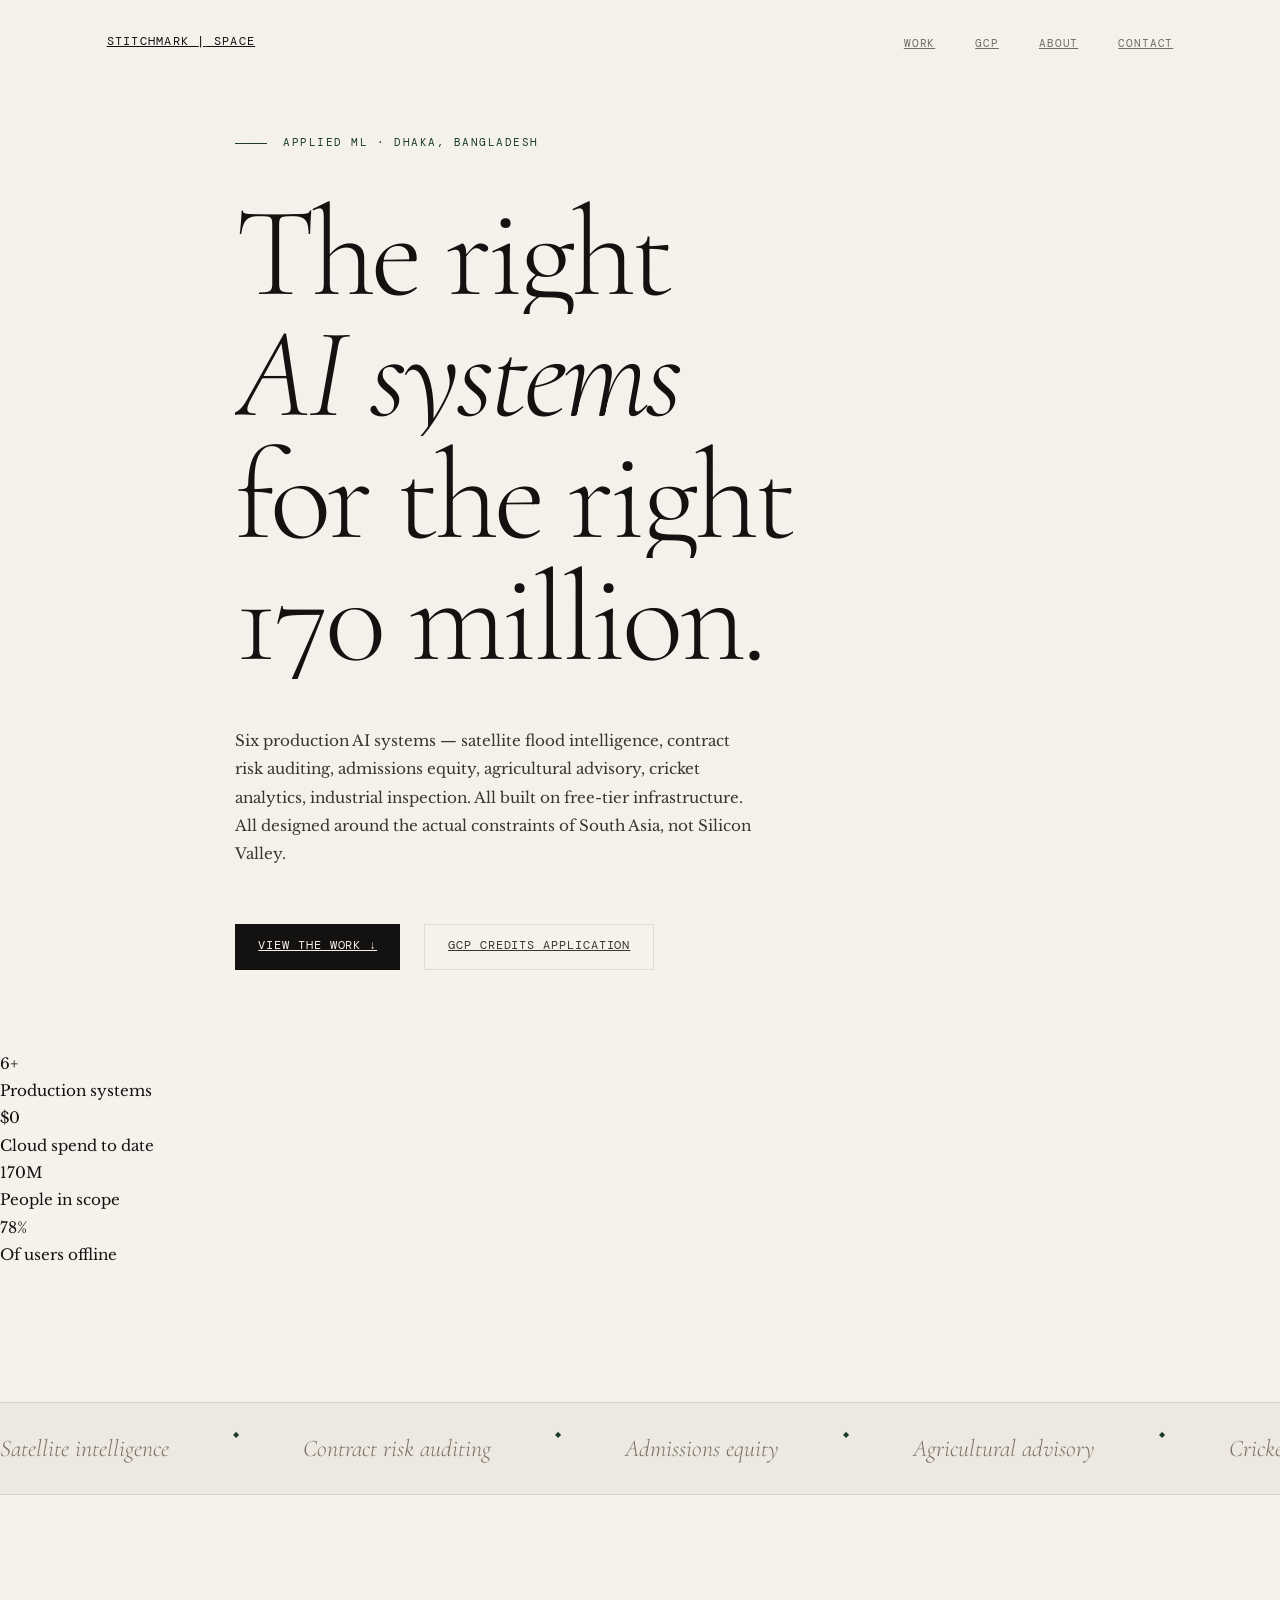
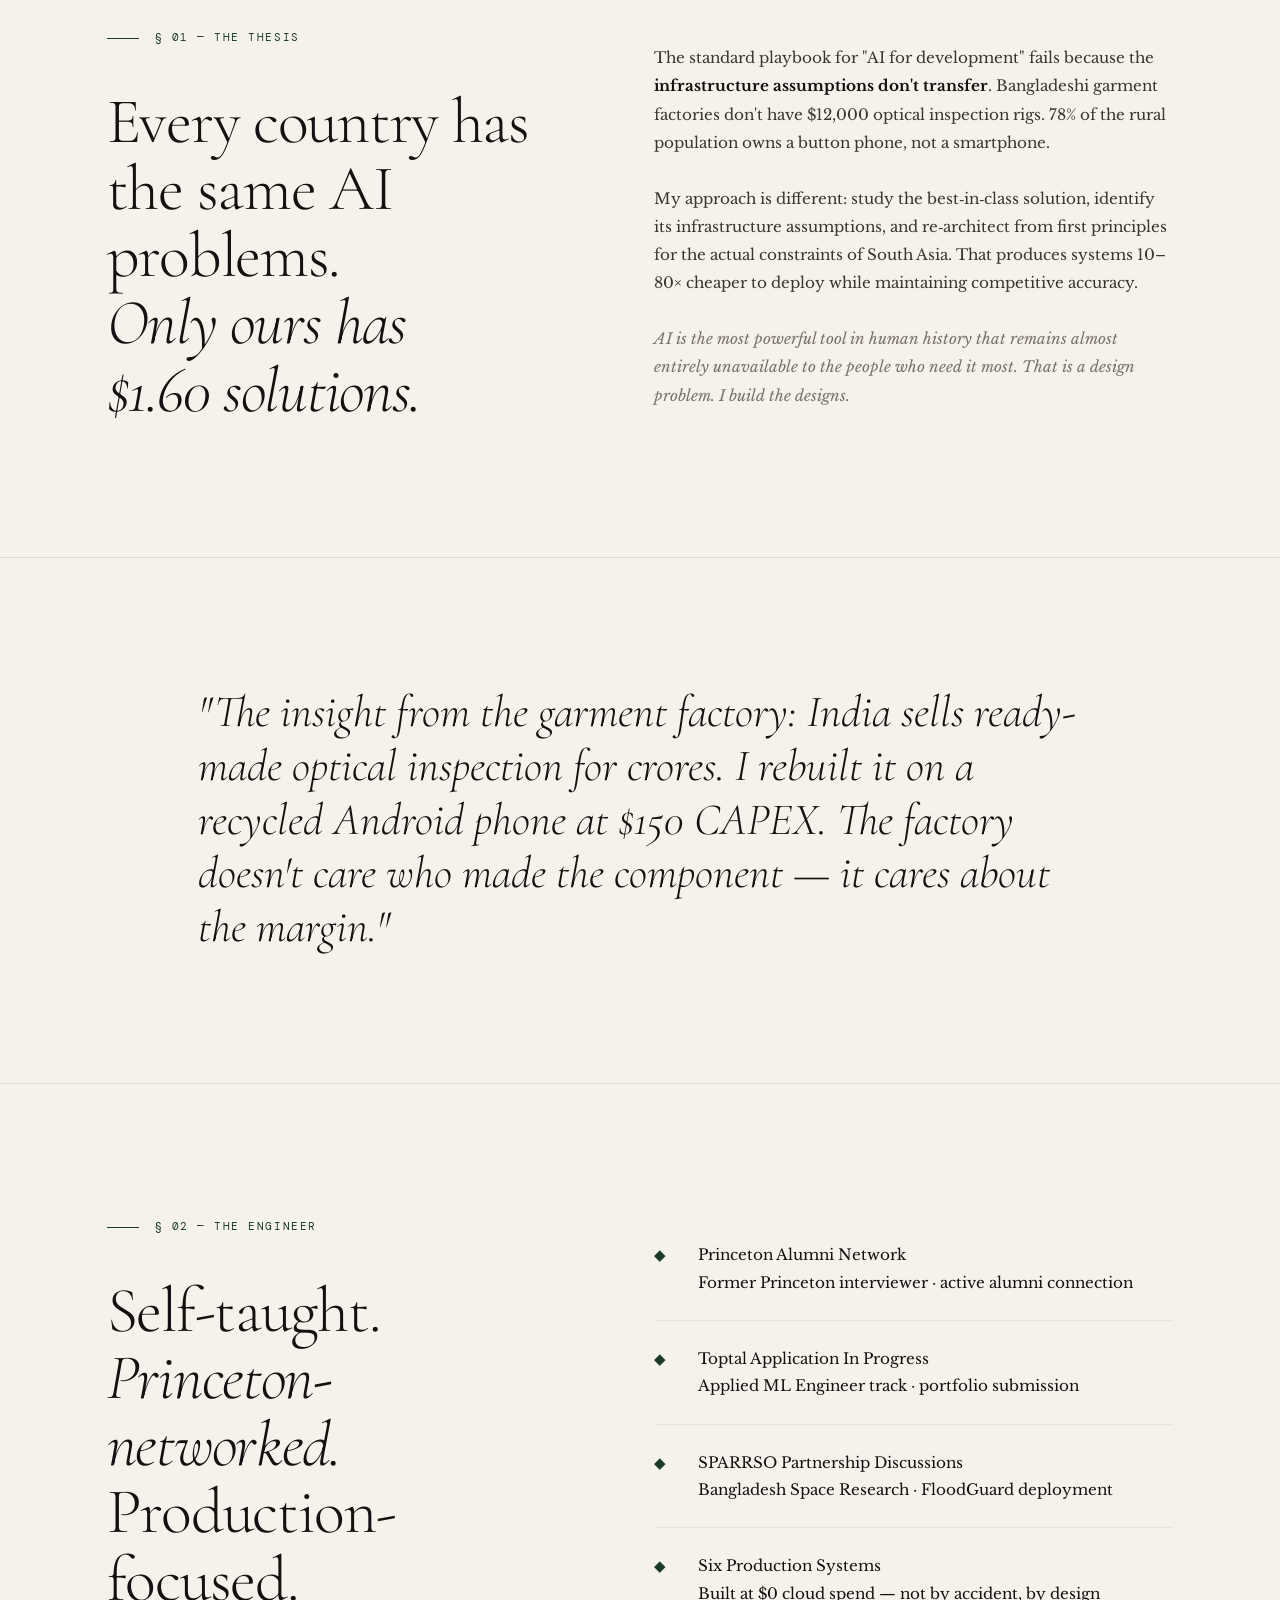
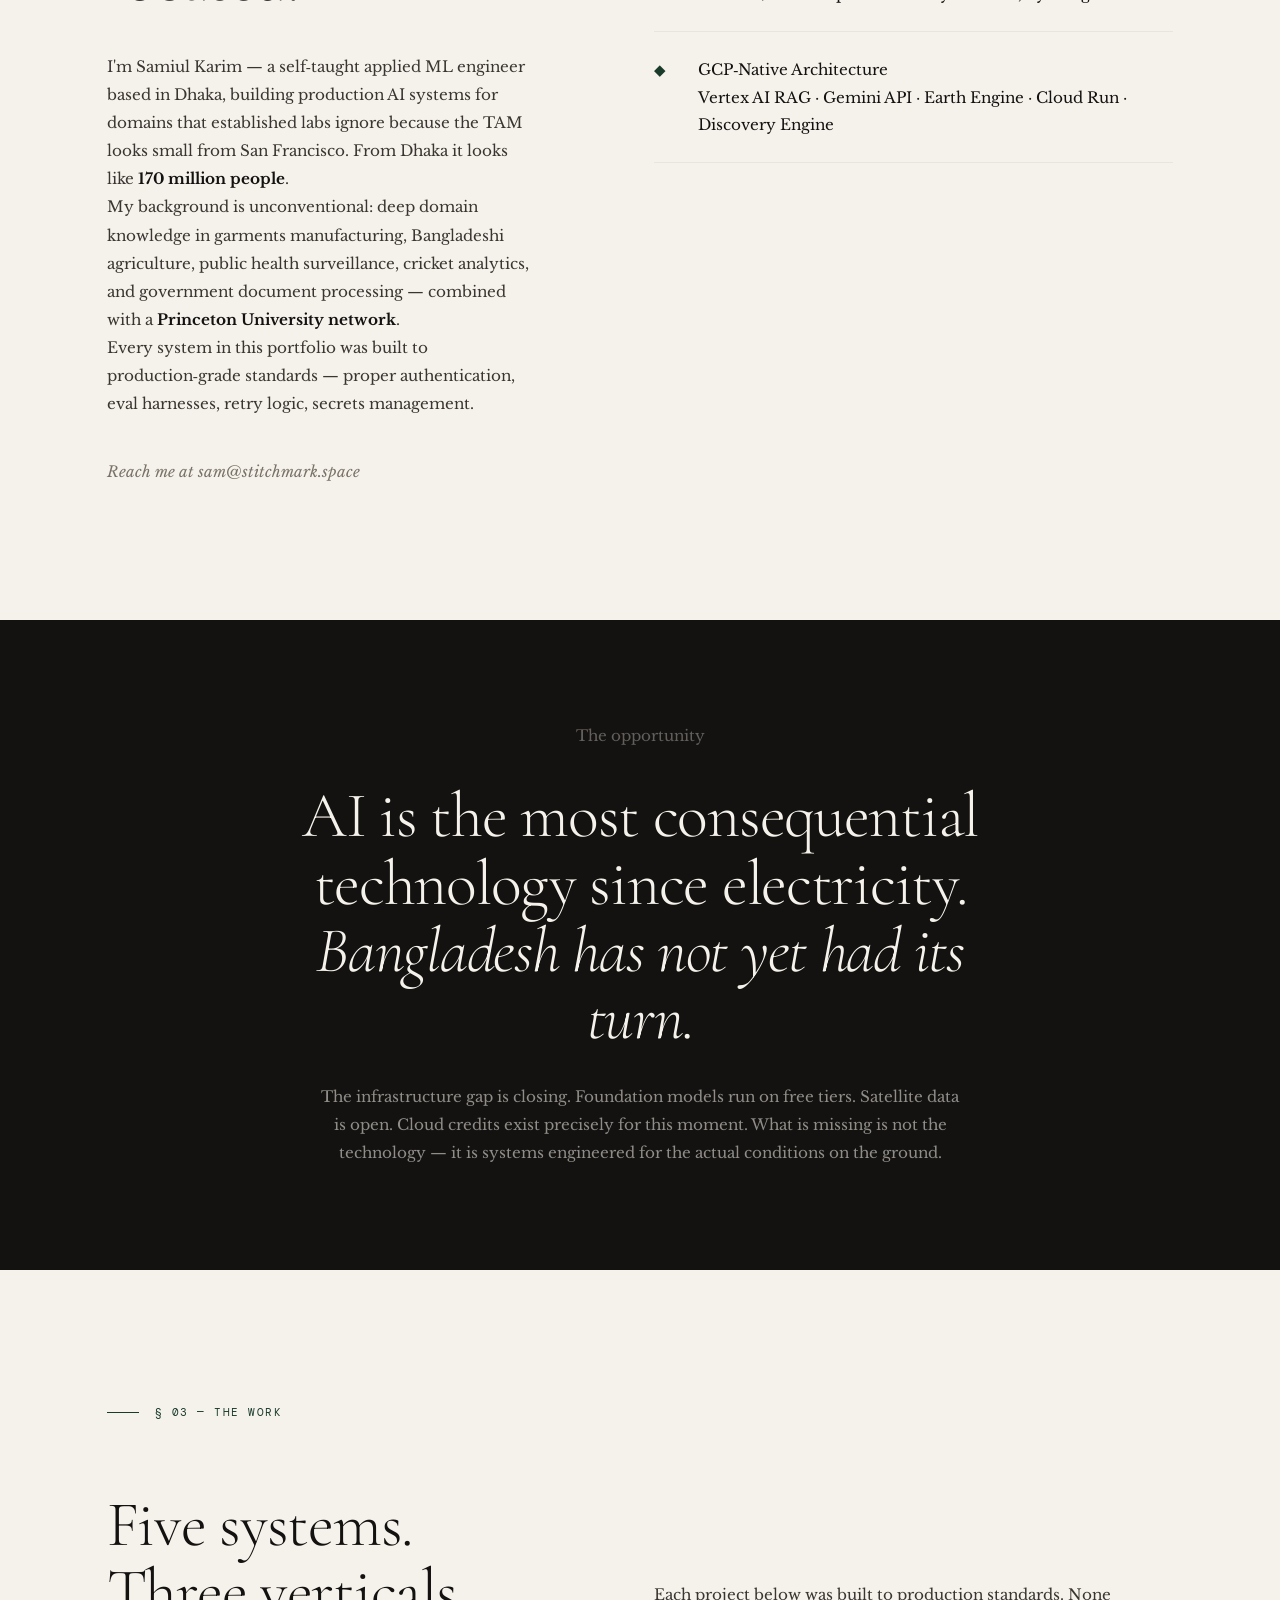
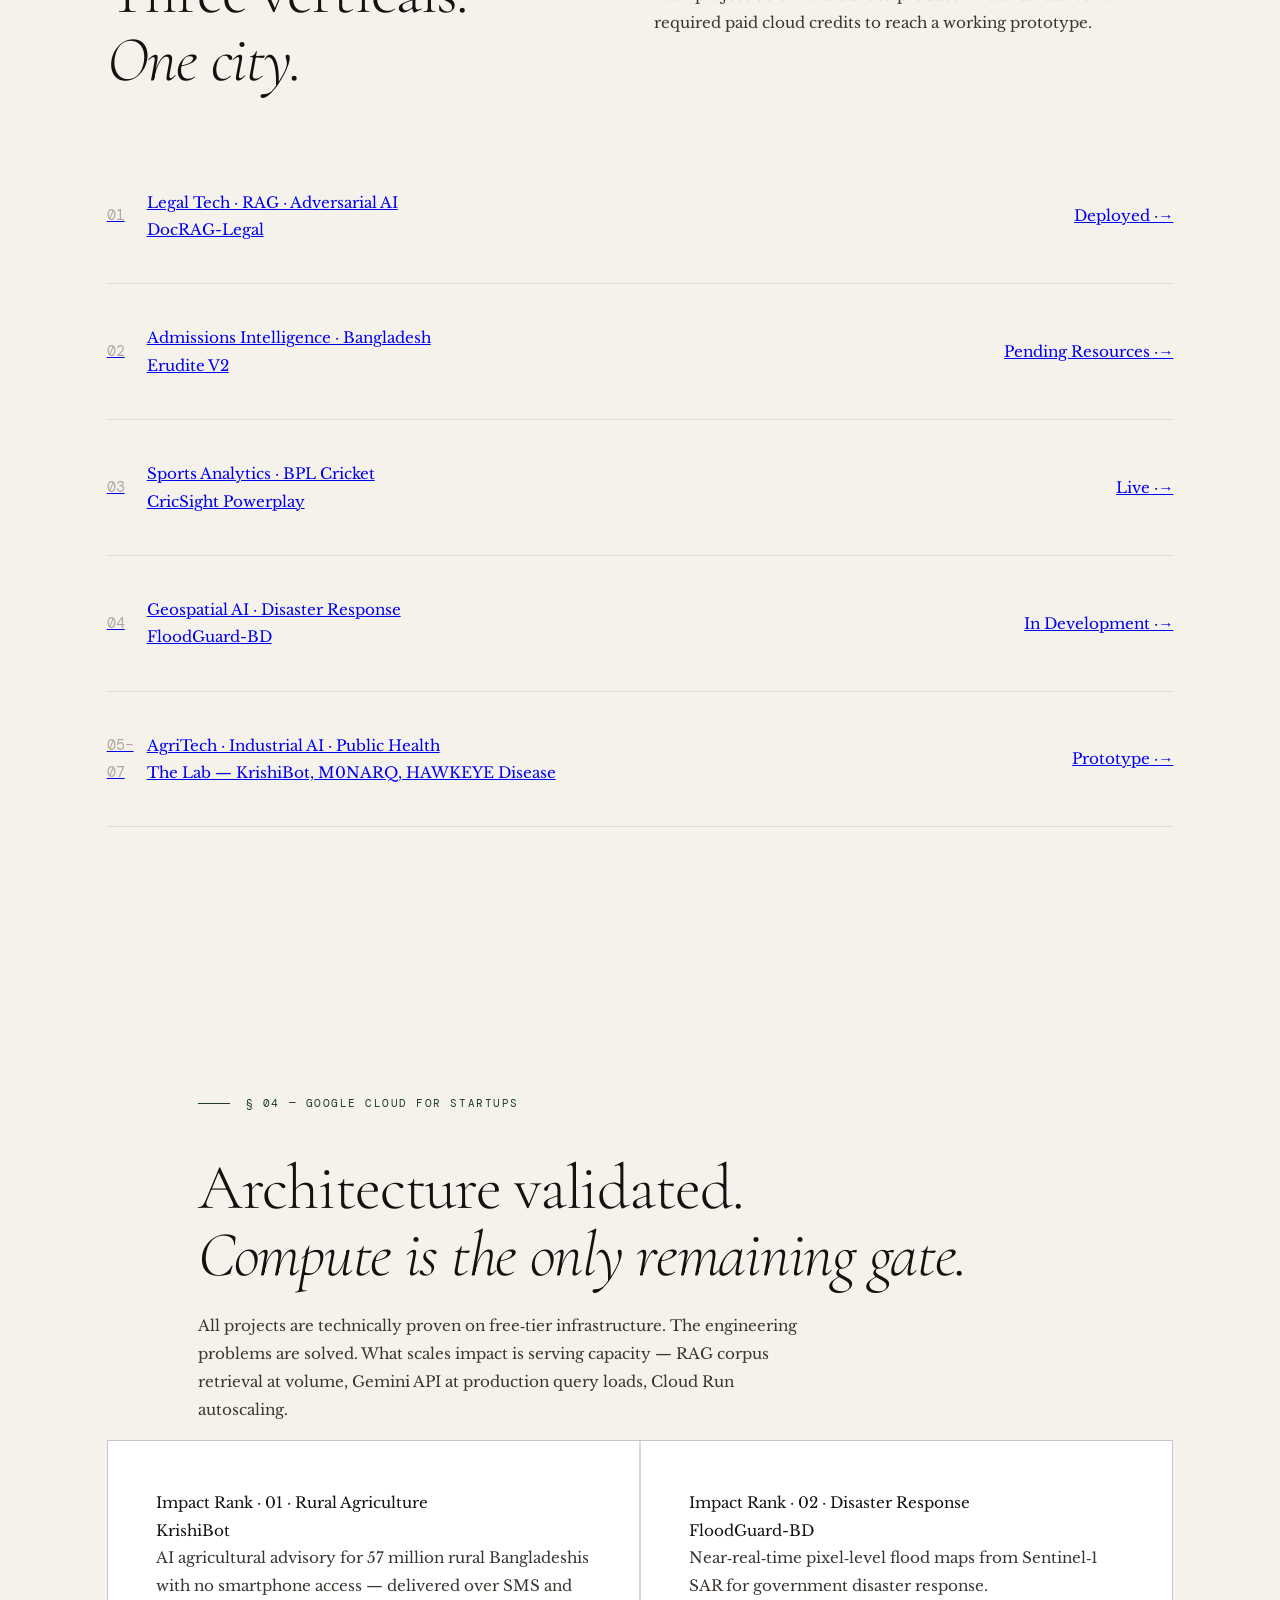
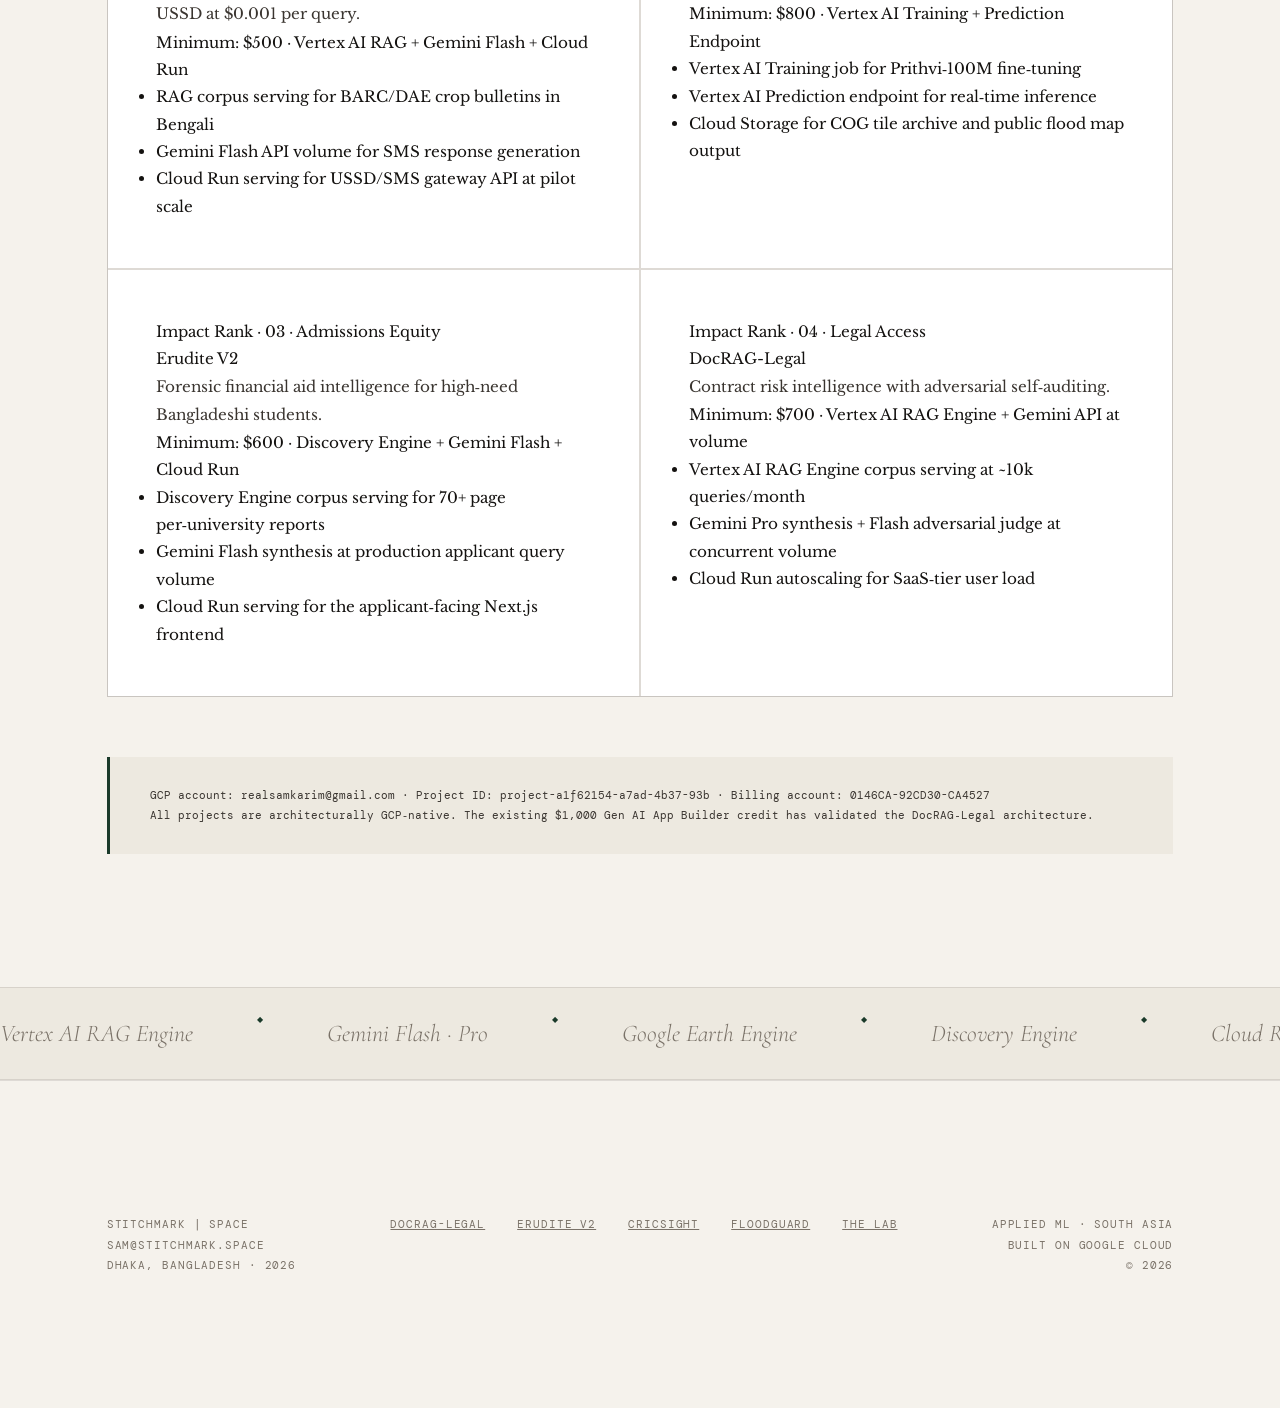
==== commit 6468f985: "Update index.html" ====
--- a/index.html
+++ b/index.html
@@ -6,172 +6,9 @@
 <title>Stitchmark | Space — Samiul Karim, Applied ML</title>
 <meta name="description" content="Production AI systems for South Asia's most underdressed data problems. Applied ML engineer based in Dhaka, Bangladesh.">
 <link rel="stylesheet" href="style.css">
-<style>
-  :root { --accent: #1A3A2A; --accent2: #2D5A3D; }
-
-  /* HERO */
-  #hero {
-    min-height: 100svh;
-    display: grid;
-    grid-template-rows: 1fr auto;
-    padding-top: clamp(8rem, 16vw, 13rem);
-    position: relative;
-  }
-  .hero-text { max-width: 960px; }
-  .hero-h1 {
-    font-family: 'Cormorant Garamond', Georgia, serif;
-    font-weight: 300;
-    font-size: clamp(4rem, 10vw, 10rem);
-    line-height: 0.95;
-    letter-spacing: -0.03em;
-    margin-bottom: 3rem;
-  }
-  .hero-h1 em { font-style: italic; }
-  .hero-h1 .indent { display: block; padding-left: clamp(2rem, 8vw, 8rem); }
-  .hero-sub {
-    max-width: 520px;
-    margin-bottom: 3.5rem;
-    font-size: clamp(0.95rem, 1.4vw, 1.05rem);
-    color: var(--ink2);
-    line-height: 1.85;
-  }
-  .hero-cta { display: flex; gap: 1.5rem; flex-wrap: wrap; margin-bottom: clamp(5rem, 10vw, 9rem); }
-
-  /* HERO STAT BAR — full bleed */
-  .hero-stats-bar {
-    display: grid;
-    grid-template-columns: repeat(4, 1fr);
-    border-top: 1px solid var(--rule);
-  }
-  .hero-stat {
-    padding: 2.5rem var(--pad);
-    border-right: 1px solid var(--rule);
-  }
-  .hero-stat:last-child { border-right: none; }
-  .hero-stat-val {
-    font-family: 'Cormorant Garamond', Georgia, serif;
-    font-size: clamp(2.5rem, 5vw, 4.5rem);
-    font-weight: 300;
-    line-height: 1;
-    letter-spacing: -0.03em;
-    color: var(--ink);
-    margin-bottom: 0.5rem;
-  }
-  .hero-stat-label {
-    font-family: 'DM Mono', monospace;
-    font-size: 0.62rem;
-    letter-spacing: 0.1em;
-    text-transform: uppercase;
-    color: var(--ink4);
-  }
-  @media (max-width: 700px) {
-    .hero-stats-bar { grid-template-columns: repeat(2, 1fr); }
-    .hero-stat:nth-child(2) { border-right: none; }
-  }
-
-  /* THESIS */
-  #thesis { padding: var(--section) 0; }
-  .thesis-grid {
-    display: grid;
-    grid-template-columns: 1fr 1fr;
-    gap: clamp(3rem, 6vw, 8rem);
-    align-items: start;
-  }
-  @media (max-width: 800px) { .thesis-grid { grid-template-columns: 1fr; } }
-
-  /* ABOUT */
-  #about { padding: var(--section) 0; background: white; }
-  .about-layout {
-    display: grid;
-    grid-template-columns: 1fr 420px;
-    gap: clamp(3rem, 6vw, 8rem);
-    align-items: start;
-  }
-  .about-body p { margin-bottom: 1.5rem; }
-  .cred-list { list-style: none; }
-  .cred-item {
-    display: grid;
-    grid-template-columns: 20px 1fr;
-    gap: 1.5rem;
-    padding: 1.5rem 0;
-    border-bottom: 1px solid var(--rule2);
-    align-items: start;
-  }
-  .cred-item:first-child { border-top: 1px solid var(--rule); }
-  .cred-dot { font-family: 'DM Mono', monospace; font-size: 0.6rem; color: var(--accent); padding-top: 0.25rem; }
-  .cred-title { font-size: 0.95rem; color: var(--ink); margin-bottom: 0.2rem; }
-  .cred-sub { font-family: 'DM Mono', monospace; font-size: 0.65rem; letter-spacing: 0.06em; color: var(--ink4); }
-  @media (max-width: 900px) { .about-layout { grid-template-columns: 1fr; } }
-
-  /* PROJECTS */
-  #projects { padding: var(--section) 0; }
-
-  /* GCP */
-  #gcp { padding: var(--section) 0; background: white; }
-  .gcp-intro { margin-bottom: 5rem; }
-  .credit-cards {
-    display: grid;
-    grid-template-columns: 1fr 1fr;
-    gap: 2px;
-    background: var(--rule);
-    border: 1px solid var(--rule);
-  }
-  .credit-card {
-    background: var(--cream);
-    padding: 3rem;
-  }
-  .credit-card:nth-child(1) { background: white; }
-  .credit-card:nth-child(3) { background: white; }
-  .cc-rank {
-    font-family: 'DM Mono', monospace;
-    font-size: 0.62rem;
-    letter-spacing: 0.14em;
-    text-transform: uppercase;
-    color: var(--ink4);
-    margin-bottom: 1rem;
-  }
-  .cc-name {
-    font-family: 'Cormorant Garamond', Georgia, serif;
-    font-size: clamp(1.5rem, 2.5vw, 2rem);
-    font-weight: 300;
-    margin-bottom: 0.75rem;
-    color: var(--ink);
-  }
-  .cc-mission { font-size: 0.92rem; color: var(--ink2); line-height: 1.75; margin-bottom: 2rem; }
-  .cc-min {
-    font-family: 'DM Mono', monospace;
-    font-size: 0.7rem;
-    letter-spacing: 0.06em;
-    color: var(--accent);
-    border-top: 1px solid var(--rule);
-    padding-top: 1.5rem;
-    margin-bottom: 1.25rem;
-  }
-  .cc-bullets { list-style: none; }
-  .cc-bullets li {
-    font-family: 'DM Mono', monospace;
-    font-size: 0.68rem;
-    color: var(--ink3);
-    line-height: 1.6;
-    padding: 0.4rem 0;
-    padding-left: 1rem;
-    position: relative;
-  }
-  .cc-bullets li::before { content: '→'; position: absolute; left: 0; color: var(--accent); }
-  .cc-more { font-size: 0.88rem; color: var(--ink4); font-style: italic; margin-top: 1rem; }
-  .gcp-footer-note {
-    margin-top: 2rem;
-    padding: 1.75rem 2.5rem;
-    background: var(--cream2);
-    border-left: 3px solid var(--accent);
-  }
-  .gcp-footer-note p { font-family: 'DM Mono', monospace; font-size: 0.68rem; letter-spacing: 0.04em; color: var(--ink3); line-height: 1.8; }
-  @media (max-width: 700px) { .credit-cards { grid-template-columns: 1fr; } }
-</style>
 </head>
 <body>
 
-<!-- NAV -->
 <nav>
   <a class="nav-brand" href="index.html">Stitchmark <span>|</span> Space</a>
   <ul class="nav-links">
@@ -182,140 +19,87 @@
   </ul>
 </nav>
 
-<!-- ═══════════════════════════════════════
-     HERO
-     ═══════════════════════════════════════ -->
-<section id="hero">
-  <div class="wrap">
-    <div class="hero-text reveal">
+<!-- HERO -->
+<section id="hero" style="min-height: 100svh; display: flex; flex-direction: column; justify-content: center;">
+  <div class="grid-container">
+    <div class="hero-text" style="grid-column: 2 / 9;">
       <div class="eyebrow" style="margin-bottom:2.5rem;">
         <span class="eyebrow-text">Applied ML · Dhaka, Bangladesh</span>
       </div>
-      <h1 class="hero-h1">
-        The right<br>
-        <em class="indent">AI systems</em><br>
-        for the right<br>
-        170 million.
+      <h1 class="hero-h1" style="margin-bottom: 3rem;">
+        <div class="title-mask"><span class="title-line">The right</span></div>
+        <div class="title-mask"><em><span class="title-line">AI systems</span></em></div>
+        <div class="title-mask"><span class="title-line">for the right</span></div>
+        <div class="title-mask"><span class="title-line">170 million.</span></div>
       </h1>
-      <p class="hero-sub">
+      <p class="hero-sub" style="max-width: 520px; margin-bottom: 3.5rem;">
         Six production AI systems — satellite flood intelligence, contract risk auditing,
         admissions equity, agricultural advisory, cricket analytics, industrial inspection.
         All built on free-tier infrastructure. All designed around the actual constraints
         of South Asia, not Silicon Valley.
       </p>
-      <div class="hero-cta">
+      <div class="hero-cta" style="display: flex; gap: 1.5rem; flex-wrap: wrap;">
         <a href="#projects" class="btn btn-dark">View the work ↓</a>
         <a href="#gcp" class="btn btn-outline">GCP Credits Application</a>
       </div>
     </div>
   </div>
-
-  <!-- STAT BAR -->
-  <div class="hero-stats-bar reveal delay-2">
-    <div class="hero-stat">
-      <div class="hero-stat-val">6+</div>
-      <div class="hero-stat-label">Production systems</div>
-    </div>
-    <div class="hero-stat">
-      <div class="hero-stat-val">$0</div>
-      <div class="hero-stat-label">Cloud spend to date</div>
-    </div>
-    <div class="hero-stat">
-      <div class="hero-stat-val">170M</div>
-      <div class="hero-stat-label">People in scope</div>
-    </div>
-    <div class="hero-stat">
-      <div class="hero-stat-val">78%</div>
-      <div class="hero-stat-label">Of users offline</div>
-    </div>
-  </div>
-</section>
-
-<!-- ═══════════════════════════════════════
-     MARQUEE 01
-     ═══════════════════════════════════════ -->
+  <!-- STAT BAR (full bleed) -->
+  <div class="hero-stats-bar full-bleed" style="margin-top: 5rem;">
+    <div class="hero-stat"><div class="hero-stat-val">6+</div><div class="hero-stat-label">Production systems</div></div>
+    <div class="hero-stat"><div class="hero-stat-val">$0</div><div class="hero-stat-label">Cloud spend to date</div></div>
+    <div class="hero-stat"><div class="hero-stat-val">170M</div><div class="hero-stat-label">People in scope</div></div>
+    <div class="hero-stat"><div class="hero-stat-val">78%</div><div class="hero-stat-label">Of users offline</div></div>
+  </div>
+</section>
+
+<!-- MARQUEE 01 -->
 <div class="marquee-wrap">
   <div class="marquee-track">
-    <span class="marquee-item">Satellite intelligence</span>
-    <span class="marquee-dot">◆</span>
-    <span class="marquee-item">Contract risk auditing</span>
-    <span class="marquee-dot">◆</span>
-    <span class="marquee-item">Admissions equity</span>
-    <span class="marquee-dot">◆</span>
-    <span class="marquee-item">Agricultural advisory</span>
-    <span class="marquee-dot">◆</span>
-    <span class="marquee-item">Cricket analytics</span>
-    <span class="marquee-dot">◆</span>
-    <span class="marquee-item">Industrial inspection</span>
-    <span class="marquee-dot">◆</span>
-    <span class="marquee-item">Disease forecasting</span>
-    <span class="marquee-dot">◆</span>
-    <span class="marquee-item">Built on Google Cloud</span>
-    <span class="marquee-dot">◆</span>
-    <span class="marquee-item">Satellite intelligence</span>
-    <span class="marquee-dot">◆</span>
-    <span class="marquee-item">Contract risk auditing</span>
-    <span class="marquee-dot">◆</span>
-    <span class="marquee-item">Admissions equity</span>
-    <span class="marquee-dot">◆</span>
-    <span class="marquee-item">Agricultural advisory</span>
-    <span class="marquee-dot">◆</span>
-    <span class="marquee-item">Cricket analytics</span>
-    <span class="marquee-dot">◆</span>
-    <span class="marquee-item">Industrial inspection</span>
-    <span class="marquee-dot">◆</span>
-    <span class="marquee-item">Disease forecasting</span>
-    <span class="marquee-dot">◆</span>
-    <span class="marquee-item">Built on Google Cloud</span>
-    <span class="marquee-dot">◆</span>
+    <span class="marquee-item">Satellite intelligence</span><span class="marquee-dot">◆</span>
+    <span class="marquee-item">Contract risk auditing</span><span class="marquee-dot">◆</span>
+    <span class="marquee-item">Admissions equity</span><span class="marquee-dot">◆</span>
+    <span class="marquee-item">Agricultural advisory</span><span class="marquee-dot">◆</span>
+    <span class="marquee-item">Cricket analytics</span><span class="marquee-dot">◆</span>
+    <span class="marquee-item">Industrial inspection</span><span class="marquee-dot">◆</span>
+    <span class="marquee-item">Built on Google Cloud</span><span class="marquee-dot">◆</span>
+    <!-- duplicate will be added by JS -->
   </div>
 </div>
 
-<!-- ═══════════════════════════════════════
-     THESIS
-     ═══════════════════════════════════════ -->
+<!-- THESIS -->
 <section id="thesis">
-  <div class="wrap">
-    <div class="thesis-grid">
-
-      <div class="reveal">
-        <div class="eyebrow"><span class="eyebrow-text">§ 01 — The Thesis</span></div>
-        <h2>Every country has<br>the same AI problems.<br><em>Only ours has<br>$1.60 solutions.</em></h2>
-      </div>
-
-      <div class="reveal delay-1" style="padding-top:1rem;">
-        <p style="margin-bottom:1.75rem;">
-          The standard playbook for "AI for development" is to take a mature Western
-          system, translate it, and deploy it at scale. It fails because the
-          <strong>infrastructure assumptions don't transfer</strong>. Bangladeshi garment
-          factories don't have $12,000 optical inspection rigs. 78% of the rural
-          population owns a button phone, not a smartphone. Government documents exist as
-          degraded photocopies of mixed Bengali-English text.
-        </p>
-        <p style="margin-bottom:1.75rem;">
-          My approach is different. I study the best-in-class solution in each domain,
-          identify its infrastructure assumptions, and re-architect from first principles
-          for the actual constraints of South Asia. That process consistently produces
-          systems that are 10–80× cheaper to deploy while maintaining competitive
-          accuracy — because the constraints force genuine innovation, not translation.
-        </p>
-        <p style="color:var(--ink3); font-style:italic;">
-          AI is the most powerful tool in human history that remains almost entirely
-          unavailable to the people who need it most. That is a design problem.
-          I build the designs.
-        </p>
-      </div>
-
-    </div>
-  </div>
-</section>
-
-<!-- ═══════════════════════════════════════
-     FULL-WIDTH PULL QUOTE
-     ═══════════════════════════════════════ -->
-<div style="padding: clamp(5rem,10vw,9rem) 0; border-top: 1px solid var(--rule); border-bottom:1px solid var(--rule);">
-  <div class="wrap">
-    <p class="pull-quote reveal" style="max-width:1000px;">
+  <div class="grid-container">
+    <div class="reveal" style="grid-column: 1 / 6;">
+      <div class="eyebrow"><span class="eyebrow-text">§ 01 — The Thesis</span></div>
+      <h2>Every country has<br>the same AI problems.<br><em>Only ours has<br>$1.60 solutions.</em></h2>
+    </div>
+    <div class="reveal delay-1" style="grid-column: 7 / 13; padding-top: 1rem;">
+      <p style="margin-bottom: 1.75rem;">
+        The standard playbook for "AI for development" fails because the
+        <strong>infrastructure assumptions don't transfer</strong>.
+        Bangladeshi garment factories don't have $12,000 optical inspection rigs.
+        78% of the rural population owns a button phone, not a smartphone.
+      </p>
+      <p style="margin-bottom: 1.75rem;">
+        My approach is different: study the best‑in‑class solution, identify its
+        infrastructure assumptions, and re‑architect from first principles for
+        the actual constraints of South Asia. That produces systems 10–80× cheaper
+        to deploy while maintaining competitive accuracy.
+      </p>
+      <p style="color:var(--ink3); font-style:italic;">
+        AI is the most powerful tool in human history that remains almost entirely
+        unavailable to the people who need it most. That is a design problem.
+        I build the designs.
+      </p>
+    </div>
+  </div>
+</section>
+
+<!-- FULL‑WIDTH PULL QUOTE -->
+<div style="padding: clamp(5rem,10vw,9rem) 0; border-top: 1px solid var(--rule); border-bottom: 1px solid var(--rule);">
+  <div class="grid-container">
+    <p class="pull-quote reveal" style="grid-column: 2 / 12;">
       "The insight from the garment factory: India sells ready-made optical
       inspection for crores. I rebuilt it on a recycled Android phone at $150 CAPEX.
       The factory doesn't care who made the component —
@@ -324,103 +108,61 @@
   </div>
 </div>
 
-<!-- ═══════════════════════════════════════
-     ABOUT
-     ═══════════════════════════════════════ -->
+<!-- ABOUT -->
 <section id="about">
-  <div class="wrap">
-    <div class="about-layout">
-
-      <div class="reveal">
-        <div class="eyebrow"><span class="eyebrow-text">§ 02 — The Engineer</span></div>
-        <h2 style="margin-bottom:2.5rem;">Self-taught.<br><em>Princeton-networked.</em><br>Production-focused.</h2>
-        <div class="about-body">
-          <p>
-            I'm Samiul Karim — a self-taught applied ML engineer based in Dhaka, building
-            production AI systems for domains that established labs ignore because the TAM
-            looks small from San Francisco. From Dhaka it looks like <strong>170 million people</strong>.
-          </p>
-          <p>
-            My background is unconventional: deep domain knowledge in garments manufacturing,
-            Bangladeshi agriculture, public health surveillance, cricket analytics, and
-            government document processing — combined with a
-            <strong>Princeton University network</strong> built during an extended period
-            as a Princeton alumni interviewer.
-          </p>
-          <p>
-            I work in long focused sessions. Every system in this portfolio was built to
-            production-grade standards — proper authentication, eval harnesses, retry logic,
-            secrets management — because demo-grade code teaches the wrong habits.
-          </p>
-          <p style="color:var(--ink3); font-style:italic; margin-top:2.5rem;">
-            Reach me at sam@stitchmark.space
-          </p>
-        </div>
-      </div>
-
-      <div class="reveal delay-1">
-        <ul class="cred-list">
-          <li class="cred-item">
-            <span class="cred-dot">◆</span>
-            <div>
-              <div class="cred-title">Princeton Alumni Network</div>
-              <div class="cred-sub">Former Princeton interviewer · active alumni connection</div>
-            </div>
-          </li>
-          <li class="cred-item">
-            <span class="cred-dot">◆</span>
-            <div>
-              <div class="cred-title">Toptal Application In Progress</div>
-              <div class="cred-sub">Applied ML Engineer track · portfolio submission</div>
-            </div>
-          </li>
-          <li class="cred-item">
-            <span class="cred-dot">◆</span>
-            <div>
-              <div class="cred-title">SPARRSO Partnership Discussions</div>
-              <div class="cred-sub">Bangladesh Space Research · FloodGuard deployment</div>
-            </div>
-          </li>
-          <li class="cred-item">
-            <span class="cred-dot">◆</span>
-            <div>
-              <div class="cred-title">Active Accelerator Applications</div>
-              <div class="cred-sub">M0NARQ Industrial AI · KrishiBot rural advisory</div>
-            </div>
-          </li>
-          <li class="cred-item">
-            <span class="cred-dot">◆</span>
-            <div>
-              <div class="cred-title">Six Production Systems</div>
-              <div class="cred-sub">Built at $0 cloud spend — not by accident, by design</div>
-            </div>
-          </li>
-          <li class="cred-item">
-            <span class="cred-dot">◆</span>
-            <div>
-              <div class="cred-title">GCP-Native Architecture</div>
-              <div class="cred-sub">Vertex AI RAG · Gemini API · Earth Engine · Cloud Run · Discovery Engine</div>
-            </div>
-          </li>
-        </ul>
-      </div>
-
-    </div>
-  </div>
-</section>
-
-<!-- ═══════════════════════════════════════
-     EVOCATIVE BANNER — AI STAKES
-     ═══════════════════════════════════════ -->
-<div class="banner">
-  <div class="wrap">
-    <div style="max-width:860px; margin:0 auto; text-align:center;">
-      <p class="label" style="color:rgba(245,242,236,0.35); margin-bottom:2rem; text-align:center;">The opportunity</p>
-      <h2 class="reveal" style="font-size:clamp(2rem,5vw,4.5rem); margin-bottom:2rem;">
+  <div class="grid-container">
+    <div class="reveal" style="grid-column: 1 / 6;">
+      <div class="eyebrow"><span class="eyebrow-text">§ 02 — The Engineer</span></div>
+      <h2 style="margin-bottom: 2.5rem;">Self-taught.<br><em>Princeton-networked.</em><br>Production-focused.</h2>
+      <div class="about-body">
+        <p>I'm Samiul Karim — a self‑taught applied ML engineer based in Dhaka, building
+        production AI systems for domains that established labs ignore because the TAM
+        looks small from San Francisco. From Dhaka it looks like <strong>170 million people</strong>.</p>
+        <p>My background is unconventional: deep domain knowledge in garments manufacturing,
+        Bangladeshi agriculture, public health surveillance, cricket analytics, and
+        government document processing — combined with a <strong>Princeton University network</strong>.</p>
+        <p>Every system in this portfolio was built to production‑grade standards —
+        proper authentication, eval harnesses, retry logic, secrets management.</p>
+        <p style="color:var(--ink3); font-style:italic; margin-top:2.5rem;">Reach me at sam@stitchmark.space</p>
+      </div>
+    </div>
+    <div class="reveal delay-1" style="grid-column: 7 / 13;">
+      <ul class="cred-list" style="list-style: none;">
+        <li class="cred-item" style="display: grid; grid-template-columns: 20px 1fr; gap: 1.5rem; padding: 1.5rem 0; border-bottom: 1px solid var(--rule2);">
+          <span class="cred-dot" style="color: var(--accent);">◆</span>
+          <div><div class="cred-title">Princeton Alumni Network</div><div class="cred-sub">Former Princeton interviewer · active alumni connection</div></div>
+        </li>
+        <li class="cred-item" style="display: grid; grid-template-columns: 20px 1fr; gap: 1.5rem; padding: 1.5rem 0; border-bottom: 1px solid var(--rule2);">
+          <span class="cred-dot" style="color: var(--accent);">◆</span>
+          <div><div class="cred-title">Toptal Application In Progress</div><div class="cred-sub">Applied ML Engineer track · portfolio submission</div></div>
+        </li>
+        <li class="cred-item" style="display: grid; grid-template-columns: 20px 1fr; gap: 1.5rem; padding: 1.5rem 0; border-bottom: 1px solid var(--rule2);">
+          <span class="cred-dot" style="color: var(--accent);">◆</span>
+          <div><div class="cred-title">SPARRSO Partnership Discussions</div><div class="cred-sub">Bangladesh Space Research · FloodGuard deployment</div></div>
+        </li>
+        <li class="cred-item" style="display: grid; grid-template-columns: 20px 1fr; gap: 1.5rem; padding: 1.5rem 0; border-bottom: 1px solid var(--rule2);">
+          <span class="cred-dot" style="color: var(--accent);">◆</span>
+          <div><div class="cred-title">Six Production Systems</div><div class="cred-sub">Built at $0 cloud spend — not by accident, by design</div></div>
+        </li>
+        <li class="cred-item" style="display: grid; grid-template-columns: 20px 1fr; gap: 1.5rem; padding: 1.5rem 0; border-bottom: 1px solid var(--rule2);">
+          <span class="cred-dot" style="color: var(--accent);">◆</span>
+          <div><div class="cred-title">GCP‑Native Architecture</div><div class="cred-sub">Vertex AI RAG · Gemini API · Earth Engine · Cloud Run · Discovery Engine</div></div>
+        </li>
+      </ul>
+    </div>
+  </div>
+</section>
+
+<!-- EVOCATIVE BANNER (full bleed) -->
+<div class="banner" style="background: var(--ink); color: var(--cream); padding: clamp(4rem, 8vw, 7rem) var(--container-pad);">
+  <div class="grid-container" style="max-width: 100%;">
+    <div style="grid-column: 2 / 12; text-align: center;">
+      <p class="label" style="color: rgba(245,242,236,0.35); margin-bottom: 2rem;">The opportunity</p>
+      <h2 class="reveal" style="font-size: clamp(2rem, 5vw, 4.5rem); margin-bottom: 2rem;">
         AI is the most consequential<br>technology since electricity.<br>
         <em>Bangladesh has not yet had its turn.</em>
       </h2>
-      <p class="reveal delay-1" style="color:rgba(245,242,236,0.55); font-size:clamp(0.95rem,1.4vw,1.1rem); max-width:640px; margin:0 auto; line-height:1.85;">
+      <p class="reveal delay-1" style="color: rgba(245,242,236,0.55); max-width: 640px; margin: 0 auto;">
         The infrastructure gap is closing. Foundation models run on free tiers. Satellite
         data is open. Cloud credits exist precisely for this moment. What is missing is
         not the technology — it is systems engineered for the actual conditions on the ground.
@@ -429,160 +171,104 @@
   </div>
 </div>
 
-<!-- ═══════════════════════════════════════
-     PROJECTS INDEX
-     ═══════════════════════════════════════ -->
+<!-- PROJECTS INDEX -->
 <section id="projects">
-  <div class="wrap">
-    <div class="eyebrow reveal"><span class="eyebrow-text">§ 03 — The Work</span></div>
-    <h2 class="reveal" style="margin-bottom:1.5rem;">Five systems.<br>Three verticals.<br><em>One city.</em></h2>
-    <p class="reveal delay-1" style="max-width:500px; margin-bottom:5rem;">
+  <div class="grid-container">
+    <div class="eyebrow reveal" style="grid-column: 1 / 13;"><span class="eyebrow-text">§ 03 — The Work</span></div>
+    <h2 class="reveal" style="grid-column: 1 / 6; margin-bottom: 1.5rem;">Five systems.<br>Three verticals.<br><em>One city.</em></h2>
+    <p class="reveal delay-1" style="grid-column: 7 / 13; align-self: end; margin-bottom: 5rem;">
       Each project below was built to production standards. None required paid cloud
       credits to reach a working prototype.
     </p>
-
-    <div>
-      <a href="docrag.html" class="proj-link-card reveal">
-        <span class="proj-num">01</span>
-        <div class="proj-name-wrap">
-          <div class="proj-cat">Legal Tech · RAG · Adversarial AI</div>
-          <div class="proj-name">DocRAG-Legal</div>
-        </div>
+  </div>
+  <div class="grid-container" style="margin-top: 2rem;">
+    <div style="grid-column: 1 / 13;">
+      <a href="docrag.html" class="proj-link-card" style="display: flex; align-items: center; justify-content: space-between; padding: 2.5rem 0; border-bottom: 1px solid var(--rule);">
+        <span class="proj-num" style="font-family: var(--ff-mono); color: var(--ink4); width: 2.5rem;">01</span>
+        <div class="proj-name-wrap" style="flex: 1;"><div class="proj-cat">Legal Tech · RAG · Adversarial AI</div><div class="proj-name">DocRAG-Legal</div></div>
         <span class="proj-status">Deployed ·</span>
         <span class="proj-arrow">→</span>
       </a>
-
-      <a href="erudite.html" class="proj-link-card reveal delay-1">
-        <span class="proj-num">02</span>
-        <div class="proj-name-wrap">
-          <div class="proj-cat">Admissions Intelligence · Bangladesh</div>
-          <div class="proj-name">Erudite V2</div>
-        </div>
+      <a href="erudite.html" class="proj-link-card" style="display: flex; align-items: center; justify-content: space-between; padding: 2.5rem 0; border-bottom: 1px solid var(--rule);">
+        <span class="proj-num" style="font-family: var(--ff-mono); color: var(--ink4); width: 2.5rem;">02</span>
+        <div class="proj-name-wrap" style="flex: 1;"><div class="proj-cat">Admissions Intelligence · Bangladesh</div><div class="proj-name">Erudite V2</div></div>
         <span class="proj-status">Pending Resources ·</span>
         <span class="proj-arrow">→</span>
       </a>
-
-      <a href="cricsight.html" class="proj-link-card reveal delay-2">
-        <span class="proj-num">03</span>
-        <div class="proj-name-wrap">
-          <div class="proj-cat">Sports Analytics · BPL Cricket</div>
-          <div class="proj-name">CricSight Powerplay</div>
-        </div>
+      <a href="cricsight.html" class="proj-link-card" style="display: flex; align-items: center; justify-content: space-between; padding: 2.5rem 0; border-bottom: 1px solid var(--rule);">
+        <span class="proj-num" style="font-family: var(--ff-mono); color: var(--ink4); width: 2.5rem;">03</span>
+        <div class="proj-name-wrap" style="flex: 1;"><div class="proj-cat">Sports Analytics · BPL Cricket</div><div class="proj-name">CricSight Powerplay</div></div>
         <span class="proj-status">Live ·</span>
         <span class="proj-arrow">→</span>
       </a>
-
-      <a href="floodguard.html" class="proj-link-card reveal delay-3">
-        <span class="proj-num">04</span>
-        <div class="proj-name-wrap">
-          <div class="proj-cat">Geospatial AI · Disaster Response</div>
-          <div class="proj-name">FloodGuard-BD</div>
-        </div>
+      <a href="floodguard.html" class="proj-link-card" style="display: flex; align-items: center; justify-content: space-between; padding: 2.5rem 0; border-bottom: 1px solid var(--rule);">
+        <span class="proj-num" style="font-family: var(--ff-mono); color: var(--ink4); width: 2.5rem;">04</span>
+        <div class="proj-name-wrap" style="flex: 1;"><div class="proj-cat">Geospatial AI · Disaster Response</div><div class="proj-name">FloodGuard-BD</div></div>
         <span class="proj-status">In Development ·</span>
         <span class="proj-arrow">→</span>
       </a>
-
-      <a href="lab.html" class="proj-link-card reveal delay-4">
-        <span class="proj-num">05–07</span>
-        <div class="proj-name-wrap">
-          <div class="proj-cat">AgriTech · Industrial AI · Public Health</div>
-          <div class="proj-name">The Lab — KrishiBot, M0NARQ, HAWKEYE Disease</div>
-        </div>
+      <a href="lab.html" class="proj-link-card" style="display: flex; align-items: center; justify-content: space-between; padding: 2.5rem 0; border-bottom: 1px solid var(--rule);">
+        <span class="proj-num" style="font-family: var(--ff-mono); color: var(--ink4); width: 2.5rem;">05–07</span>
+        <div class="proj-name-wrap" style="flex: 1;"><div class="proj-cat">AgriTech · Industrial AI · Public Health</div><div class="proj-name">The Lab — KrishiBot, M0NARQ, HAWKEYE Disease</div></div>
         <span class="proj-status">Prototype ·</span>
         <span class="proj-arrow">→</span>
       </a>
     </div>
-
-  </div>
-</section>
-
-<!-- ═══════════════════════════════════════
-     GCP CREDITS APPLICATION
-     ═══════════════════════════════════════ -->
+  </div>
+</section>
+
+<!-- GCP CREDITS APPLICATION -->
 <section id="gcp">
-  <div class="wrap">
-    <div class="gcp-intro reveal">
+  <div class="grid-container">
+    <div class="gcp-intro reveal" style="grid-column: 2 / 12;">
       <div class="eyebrow"><span class="eyebrow-text">§ 04 — Google Cloud for Startups</span></div>
-      <h2 style="margin-bottom:1.5rem;">Architecture validated.<br><em>Compute is the<br>only remaining gate.</em></h2>
-      <p style="max-width:600px; margin-bottom:1rem;">
-        All projects are technically proven on free-tier infrastructure. The engineering
+      <h2 style="margin-bottom: 1.5rem;">Architecture validated.<br><em>Compute is the only remaining gate.</em></h2>
+      <p style="max-width: 600px; margin-bottom: 1rem;">
+        All projects are technically proven on free‑tier infrastructure. The engineering
         problems are solved. What scales impact is serving capacity — RAG corpus retrieval
         at volume, Gemini API at production query loads, Cloud Run autoscaling.
       </p>
-      <p style="max-width:600px; color:var(--ink3); font-style:italic;">
-        Projects are ranked below by social impact. Any credit allocation advances
-        the work. Larger allocations unlock proportionally greater reach.
-      </p>
-    </div>
-
-    <div class="credit-cards reveal delay-1">
-
-      <!-- CARD 1 -->
-      <div class="credit-card">
+    </div>
+  </div>
+  <div class="grid-container">
+    <div class="credit-cards" style="grid-column: 1 / 13; display: grid; grid-template-columns: 1fr 1fr; gap: 2px; background: var(--rule); border: 1px solid var(--rule);">
+      <!-- Card 1 -->
+      <div class="credit-card" style="background: white; padding: 3rem;">
         <div class="cc-rank">Impact Rank · 01 · Rural Agriculture</div>
         <div class="cc-name">KrishiBot</div>
-        <p class="cc-mission">AI agricultural advisory for 57 million rural Bangladeshis with no smartphone access — delivered over SMS and USSD at $0.001 per query. The constraint is not the AI. It is the last mile.</p>
+        <p class="cc-mission">AI agricultural advisory for 57 million rural Bangladeshis with no smartphone access — delivered over SMS and USSD at $0.001 per query.</p>
         <div class="cc-min">Minimum: $500 · Vertex AI RAG + Gemini Flash + Cloud Run</div>
-        <ul class="cc-bullets">
-          <li>RAG corpus serving for BARC/DAE crop bulletins in Bengali</li>
-          <li>Gemini Flash API volume for SMS response generation at ~100k queries/month</li>
-          <li>Cloud Run serving for USSD/SMS gateway API at pilot scale</li>
-        </ul>
-        <p class="cc-more">Greater allocation adds: full Bengali NLP pipeline, multi-crop seasonal corpus, carrier USSD deployment.</p>
-      </div>
-
-      <!-- CARD 2 -->
-      <div class="credit-card">
+        <ul class="cc-bullets"><li>RAG corpus serving for BARC/DAE crop bulletins in Bengali</li><li>Gemini Flash API volume for SMS response generation</li><li>Cloud Run serving for USSD/SMS gateway API at pilot scale</li></ul>
+      </div>
+      <!-- Card 2 -->
+      <div class="credit-card" style="background: white; padding: 3rem;">
         <div class="cc-rank">Impact Rank · 02 · Disaster Response</div>
         <div class="cc-name">FloodGuard-BD</div>
-        <p class="cc-mission">Near-real-time pixel-level flood maps from Sentinel-1 SAR for government disaster response. All-weather. No human annotation. No manual steps between satellite overpass and map delivery.</p>
+        <p class="cc-mission">Near‑real‑time pixel‑level flood maps from Sentinel‑1 SAR for government disaster response.</p>
         <div class="cc-min">Minimum: $800 · Vertex AI Training + Prediction Endpoint</div>
-        <ul class="cc-bullets">
-          <li>Vertex AI Training job for Prithvi-100M fine-tuning (single T4, ~2 hrs)</li>
-          <li>Vertex AI Prediction endpoint for real-time inference on new satellite passes</li>
-          <li>Cloud Storage for COG tile archive and public flood map output</li>
-        </ul>
-        <p class="cc-more">Greater allocation adds: 4-month operational pilot, active learning loop with SPARRSO validation, public dashboard.</p>
-      </div>
-
-      <!-- CARD 3 -->
-      <div class="credit-card">
+        <ul class="cc-bullets"><li>Vertex AI Training job for Prithvi‑100M fine‑tuning</li><li>Vertex AI Prediction endpoint for real‑time inference</li><li>Cloud Storage for COG tile archive and public flood map output</li></ul>
+      </div>
+      <!-- Card 3 -->
+      <div class="credit-card" style="background: white; padding: 3rem;">
         <div class="cc-rank">Impact Rank · 03 · Admissions Equity</div>
         <div class="cc-name">Erudite V2</div>
-        <p class="cc-mission">Forensic financial aid intelligence for high-need Bangladeshi students navigating elite US admissions — replacing generic chatbot advice with verified CDS audit data and structured visual counsel.</p>
+        <p class="cc-mission">Forensic financial aid intelligence for high‑need Bangladeshi students.</p>
         <div class="cc-min">Minimum: $600 · Discovery Engine + Gemini Flash + Cloud Run</div>
-        <ul class="cc-bullets">
-          <li>Discovery Engine corpus serving for 70+ page per-university deep research reports</li>
-          <li>Gemini Flash synthesis at production applicant query volume</li>
-          <li>Cloud Run serving for the applicant-facing Next.js frontend</li>
-        </ul>
-        <p class="cc-more">Greater allocation adds: full corpus (15+ universities), Bangladesh-specific curriculum contextualization overlays.</p>
-      </div>
-
-      <!-- CARD 4 -->
-      <div class="credit-card">
+        <ul class="cc-bullets"><li>Discovery Engine corpus serving for 70+ page per‑university reports</li><li>Gemini Flash synthesis at production applicant query volume</li><li>Cloud Run serving for the applicant‑facing Next.js frontend</li></ul>
+      </div>
+      <!-- Card 4 -->
+      <div class="credit-card" style="background: white; padding: 3rem;">
         <div class="cc-rank">Impact Rank · 04 · Legal Access</div>
         <div class="cc-name">DocRAG-Legal</div>
-        <p class="cc-mission">Contract risk intelligence with adversarial self-auditing. Bringing the evidentiary standards of a senior partner to every junior associate in Dhaka. Already deployed. Needs production serving scale.</p>
+        <p class="cc-mission">Contract risk intelligence with adversarial self‑auditing.</p>
         <div class="cc-min">Minimum: $700 · Vertex AI RAG Engine + Gemini API at volume</div>
-        <ul class="cc-bullets">
-          <li>Vertex AI RAG Engine corpus serving at ~10k queries/month production load</li>
-          <li>Gemini Pro synthesis + Flash adversarial judge at concurrent volume</li>
-          <li>Cloud Run autoscaling (0–5 instances) for SaaS-tier user load</li>
-        </ul>
-        <p class="cc-more">Greater allocation adds: Bangladesh-specific corpus, Bengali-language query handling, SaaS tier launch at $149/month.</p>
-      </div>
-
-    </div>
-
-    <div class="gcp-footer-note reveal delay-2">
-      <p>
-        GCP account: realsamkarim@gmail.com &nbsp;·&nbsp;
-        Project ID: project-a1f62154-a7ad-4b37-93b &nbsp;·&nbsp;
-        Billing account: 0146CA-92CD30-CA4527<br>
-        All projects are architecturally GCP-native. The existing $1,000 Gen AI App Builder credit has
-        validated the DocRAG-Legal architecture end-to-end on Vertex AI RAG Engine + Discovery Engine.
-        None of these systems are portable to other clouds without a full rewrite.
+        <ul class="cc-bullets"><li>Vertex AI RAG Engine corpus serving at ~10k queries/month</li><li>Gemini Pro synthesis + Flash adversarial judge at concurrent volume</li><li>Cloud Run autoscaling for SaaS‑tier user load</li></ul>
+      </div>
+    </div>
+    <div class="gcp-footer-note" style="grid-column: 1 / 13; margin-top: 2rem; padding: 1.75rem 2.5rem; background: var(--cream2); border-left: 3px solid var(--accent);">
+      <p style="font-family: var(--ff-mono); font-size: 0.68rem;">
+        GCP account: realsamkarim@gmail.com · Project ID: project-a1f62154-a7ad-4b37-93b · Billing account: 0146CA-92CD30-CA4527<br>
+        All projects are architecturally GCP‑native. The existing $1,000 Gen AI App Builder credit has validated the DocRAG‑Legal architecture.
       </p>
     </div>
   </div>
@@ -591,58 +277,34 @@
 <!-- MARQUEE 02 -->
 <div class="marquee-wrap">
   <div class="marquee-track">
-    <span class="marquee-item">Vertex AI RAG Engine</span>
-    <span class="marquee-dot">◆</span>
-    <span class="marquee-item">Gemini Flash · Pro</span>
-    <span class="marquee-dot">◆</span>
-    <span class="marquee-item">Google Earth Engine</span>
-    <span class="marquee-dot">◆</span>
-    <span class="marquee-item">Discovery Engine</span>
-    <span class="marquee-dot">◆</span>
-    <span class="marquee-item">Cloud Run</span>
-    <span class="marquee-dot">◆</span>
-    <span class="marquee-item">Firebase Auth</span>
-    <span class="marquee-dot">◆</span>
-    <span class="marquee-item">Modal Persistence</span>
-    <span class="marquee-dot">◆</span>
-    <span class="marquee-item">SHA-256 Provenance</span>
-    <span class="marquee-dot">◆</span>
-    <span class="marquee-item">Vertex AI RAG Engine</span>
-    <span class="marquee-dot">◆</span>
-    <span class="marquee-item">Gemini Flash · Pro</span>
-    <span class="marquee-dot">◆</span>
-    <span class="marquee-item">Google Earth Engine</span>
-    <span class="marquee-dot">◆</span>
-    <span class="marquee-item">Discovery Engine</span>
-    <span class="marquee-dot">◆</span>
-    <span class="marquee-item">Cloud Run</span>
-    <span class="marquee-dot">◆</span>
-    <span class="marquee-item">Firebase Auth</span>
-    <span class="marquee-dot">◆</span>
-    <span class="marquee-item">Modal Persistence</span>
-    <span class="marquee-dot">◆</span>
-    <span class="marquee-item">SHA-256 Provenance</span>
-    <span class="marquee-dot">◆</span>
+    <span class="marquee-item">Vertex AI RAG Engine</span><span class="marquee-dot">◆</span>
+    <span class="marquee-item">Gemini Flash · Pro</span><span class="marquee-dot">◆</span>
+    <span class="marquee-item">Google Earth Engine</span><span class="marquee-dot">◆</span>
+    <span class="marquee-item">Discovery Engine</span><span class="marquee-dot">◆</span>
+    <span class="marquee-item">Cloud Run</span><span class="marquee-dot">◆</span>
+    <span class="marquee-item">Firebase Auth</span><span class="marquee-dot">◆</span>
+    <span class="marquee-item">Modal Persistence</span><span class="marquee-dot">◆</span>
+    <span class="marquee-item">SHA‑256 Provenance</span><span class="marquee-dot">◆</span>
   </div>
 </div>
 
 <!-- FOOTER -->
 <footer>
-  <div class="wrap">
-    <div class="footer-inner">
+  <div class="grid-container">
+    <div class="footer-inner" style="grid-column: 1 / 13; display: flex; justify-content: space-between; flex-wrap: wrap; gap: 2rem;">
       <div class="footer-brand">
         Stitchmark | Space<br>
         sam@stitchmark.space<br>
         Dhaka, Bangladesh · 2026
       </div>
-      <div class="footer-links">
+      <div class="footer-links" style="display: flex; gap: 2rem; flex-wrap: wrap;">
         <a href="docrag.html">DocRAG-Legal</a>
         <a href="erudite.html">Erudite V2</a>
         <a href="cricsight.html">CricSight</a>
         <a href="floodguard.html">FloodGuard</a>
         <a href="lab.html">The Lab</a>
       </div>
-      <div class="footer-brand" style="text-align:right;">
+      <div class="footer-brand" style="text-align: right;">
         Applied ML · South Asia<br>
         Built on Google Cloud<br>
         © 2026
@@ -653,4 +315,4 @@
 
 <script src="main.js"></script>
 </body>
-</html>
+</html>
--- a/style.css
+++ b/style.css
@@ -1,135 +1,118 @@
-/* ═══════════════════════════════════════════════════════
-   STITCHMARK | SPACE — Global Design System
-   Aesthetic: Light editorial. Exoape/Locomotive spatial
-   generosity. Serif headlines. Mono coordinates. Air.
-   ═══════════════════════════════════════════════════════ */
-
+
+
+/* ─────────────────────────────────────────────────────────
+   STITCHMARK | SPACE — Global Design System (Exoape Grid)
+   ───────────────────────────────────────────────────────── */
 @import url('https://fonts.googleapis.com/css2?family=Cormorant+Garamond:ital,wght@0,300;0,400;0,500;0,600;1,300;1,400;1,500;1,600&family=DM+Mono:ital,wght@0,300;0,400;0,500;1,300&family=Libre+Baskerville:ital,wght@0,400;0,700;1,400&display=swap');
 
-/* ── TOKENS ── */
 :root {
-  --cream:    #F5F2EC;
-  --cream2:   #EDE9E0;
-  --cream3:   #E4DFD4;
-  --ink:      #141210;
-  --ink2:     #3A3530;
-  --ink3:     #7A7268;
-  --ink4:     #B0A99E;
-  --rule:     rgba(20,18,16,0.10);
-  --rule2:    rgba(20,18,16,0.06);
-
-  /* Per-page accent — overridden on each page */
-  --accent:   #1A3A2A;   /* default: forest (home) */
-  --accent2:  #2D5A3D;
+  --cream:     #F5F2EC;
+  --cream2:    #EDE9E0;
+  --cream3:    #E4DFD4;
+  --ink:       #141210;
+  --ink2:      #3A3530;
+  --ink3:      #7A7268;
+  --ink4:      #B0A99E;
+  --rule:      rgba(20,18,16,0.10);
+  --rule2:     rgba(20,18,16,0.06);
+  --accent:    #1A3A2A;     /* fallback – overridden per page */
+  --accent2:   #2D5A3D;
 
   --ff-display: 'Cormorant Garamond', Georgia, serif;
   --ff-body:    'Libre Baskerville', Georgia, serif;
   --ff-mono:    'DM Mono', monospace;
 
-  --max:      1320px;
-  --pad:      clamp(1.5rem, 5vw, 5rem);
-  --section:  clamp(7rem, 14vw, 13rem);
-}
-
-/* ── RESET ── */
-*, *::before, *::after { box-sizing: border-box; margin: 0; padding: 0; }
-html { scroll-behavior: smooth; font-size: 16px; }
+  /* Exoape grid tokens */
+  --grid-gap:     2.2222222222vw;   /* 32px @1440 */
+  --container-pad: 8.3333333333vw;  /* 120px @1440 */
+  --section-pad:  10.4166666667vw;  /* 150px @1440 */
+
+  /* Mobile fallback */
+  --grid-gap-mob: 1.5rem;
+  --container-pad-mob: 1.5rem;
+  --section-pad-mob: 5rem;
+}
+
+*,
+*::before,
+*::after { box-sizing: border-box; margin: 0; padding: 0; }
+html { scroll-behavior: smooth; overflow-x: hidden; }
 body {
   background: var(--cream);
   color: var(--ink);
   font-family: var(--ff-body);
-  font-size: clamp(1rem, 1.4vw, 1.125rem);
+  font-size: clamp(0.95rem, 1.111vw, 1.125rem);
   line-height: 1.8;
   -webkit-font-smoothing: antialiased;
   overflow-x: hidden;
-}
-
-/* ── SUBTLE GRAIN ── */
+  width: 100%;
+}
+
+/* Grain texture (kept) */
 body::after {
   content: '';
-  position: fixed; inset: 0;
+  position: fixed;
+  inset: 0;
   background-image: url("data:image/svg+xml,%3Csvg viewBox='0 0 512 512' xmlns='http://www.w3.org/2000/svg'%3E%3Cfilter id='n'%3E%3CfeTurbulence type='fractalNoise' baseFrequency='0.75' numOctaves='4' stitchTiles='stitch'/%3E%3C/filter%3E%3Crect width='100%25' height='100%25' filter='url(%23n)' opacity='0.025'/%3E%3C/svg%3E");
   pointer-events: none;
   z-index: 9999;
   mix-blend-mode: multiply;
 }
 
-/* ── TYPOGRAPHY ── */
-h1 { font-family: var(--ff-display); font-weight: 300; font-size: clamp(3.5rem, 8vw, 8rem); line-height: 1.0; letter-spacing: -0.02em; }
-h2 { font-family: var(--ff-display); font-weight: 300; font-size: clamp(2.5rem, 5vw, 5rem); line-height: 1.05; letter-spacing: -0.02em; }
-h3 { font-family: var(--ff-display); font-weight: 400; font-size: clamp(1.5rem, 3vw, 2.5rem); line-height: 1.1; }
-h4 { font-family: var(--ff-display); font-weight: 400; font-size: clamp(1.2rem, 2vw, 1.75rem); line-height: 1.2; }
-p { font-size: clamp(0.95rem, 1.3vw, 1.05rem); line-height: 1.85; color: var(--ink2); }
+/* Typography */
+h1, .h1 { font-family: var(--ff-display); font-weight: 300; font-size: clamp(3rem, 10vw, 10rem); line-height: 0.95; letter-spacing: -0.03em; }
+h2, .h2 { font-family: var(--ff-display); font-weight: 300; font-size: clamp(2.5rem, 5vw, 5rem); line-height: 1.05; letter-spacing: -0.02em; }
+h3, .h3 { font-family: var(--ff-display); font-weight: 300; font-size: clamp(1.8rem, 3.5vw, 3rem); line-height: 1.1; }
+p { font-size: clamp(0.95rem, 1.111vw, 1.125rem); line-height: 1.85; color: var(--ink2); }
 em { font-style: italic; }
 strong { font-weight: 700; color: var(--ink); }
-a { color: inherit; text-decoration: none; }
-
-.mono {
-  font-family: var(--ff-mono);
-  font-size: 0.72rem;
-  letter-spacing: 0.06em;
-}
-.label {
-  font-family: var(--ff-mono);
-  font-size: 0.68rem;
-  letter-spacing: 0.12em;
-  text-transform: uppercase;
-  color: var(--ink3);
-}
-.label-accent {
-  font-family: var(--ff-mono);
-  font-size: 0.68rem;
-  letter-spacing: 0.12em;
-  text-transform: uppercase;
-  color: var(--accent);
-}
-code {
-  font-family: var(--ff-mono);
-  font-size: 0.78em;
-  background: var(--cream3);
-  padding: 0.2em 0.5em;
-  border-radius: 2px;
-  color: var(--ink2);
-}
-
-/* ── LAYOUT ── */
-.wrap { max-width: var(--max); margin: 0 auto; padding: 0 var(--pad); }
-.wrap-narrow { max-width: 820px; margin: 0 auto; padding: 0 var(--pad); }
-section { padding: var(--section) 0; }
-.rule { width: 100%; height: 1px; background: var(--rule); }
-.rule-v { width: 1px; background: var(--rule); align-self: stretch; }
-
-/* ── NAV ── */
-nav {
-  position: fixed; top: 0; left: 0; right: 0; z-index: 500;
-  padding: 1.75rem var(--pad);
-  display: flex; align-items: center; justify-content: space-between;
-  mix-blend-mode: multiply;
-}
-.nav-brand {
-  font-family: var(--ff-mono);
-  font-size: 0.78rem;
-  letter-spacing: 0.1em;
-  color: var(--ink);
-  text-transform: uppercase;
-}
-.nav-brand span { opacity: 0.4; }
-.nav-links { display: flex; gap: 2.5rem; list-style: none; }
-.nav-links a {
-  font-family: var(--ff-mono);
-  font-size: 0.68rem;
-  letter-spacing: 0.08em;
-  text-transform: uppercase;
-  color: var(--ink3);
-  transition: color 0.2s;
-}
-.nav-links a:hover, .nav-links a.active { color: var(--ink); }
-@media (max-width: 700px) {
-  .nav-links { gap: 1.5rem; }
-  .nav-links li:nth-child(n+4) { display: none; }
-}
-
-/* ── BUTTONS ── */
+
+/* Grid container (12 columns) */
+.grid-container {
+  max-width: 1440px;
+  margin: 0 auto;
+  padding: 0 var(--container-pad);
+  display: grid;
+  grid-template-columns: repeat(12, 1fr);
+  gap: var(--grid-gap);
+}
+
+/* All sections use consistent vertical padding */
+section {
+  padding: var(--section-pad) 0;
+}
+
+/* Full‑bleed elements (stats bar, marquee, banners) */
+.full-bleed {
+  width: 100vw;
+  position: relative;
+  left: 50%;
+  right: 50%;
+  margin-left: -50vw;
+  margin-right: -50vw;
+}
+
+/* Title mask & line animation */
+.title-mask {
+  overflow: hidden;
+}
+.title-line {
+  display: block;
+  transform-origin: top left;
+  will-change: transform;
+  animation: lineUp 0.8s cubic-bezier(0.16, 1, 0.3, 1) forwards;
+  transform: translateY(100%);
+}
+@keyframes lineUp {
+  0% { transform: translateY(100%); }
+  100% { transform: translateY(0); }
+}
+.title-group .title-mask:nth-child(1) .title-line { animation-delay: 0s; }
+.title-group .title-mask:nth-child(2) .title-line { animation-delay: 0.1s; }
+.title-group .title-mask:nth-child(3) .title-line { animation-delay: 0.2s; }
+.title-group .title-mask:nth-child(4) .title-line { animation-delay: 0.3s; }
+
+/* Buttons */
 .btn {
   display: inline-flex; align-items: center; gap: 0.6em;
   font-family: var(--ff-mono);
@@ -142,48 +125,25 @@
   cursor: pointer;
   border: none;
 }
-.btn-dark {
-  background: var(--ink);
-  color: var(--cream);
-}
+.btn-dark { background: var(--ink); color: var(--cream); }
 .btn-dark:hover { background: var(--ink2); transform: translateY(-2px); }
-.btn-outline {
-  border: 1px solid var(--rule);
-  color: var(--ink2);
-  background: transparent;
-}
+.btn-outline { border: 1px solid var(--rule); color: var(--ink2); background: transparent; }
 .btn-outline:hover { border-color: var(--ink); color: var(--ink); transform: translateY(-2px); }
-.btn-accent {
-  background: var(--accent);
-  color: var(--cream);
-}
+.btn-accent { background: var(--accent); color: var(--cream); }
 .btn-accent:hover { background: var(--accent2); transform: translateY(-2px); }
-.btn-ghost-large {
-  font-family: var(--ff-display);
-  font-size: clamp(1rem, 2vw, 1.4rem);
-  font-style: italic;
-  font-weight: 300;
-  letter-spacing: 0;
-  text-transform: none;
-  padding: 0.6em 0;
-  border-bottom: 1px solid var(--ink);
-  color: var(--ink);
-  background: transparent;
-  gap: 0.8em;
-}
-.btn-ghost-large:hover { gap: 1.5em; }
-
-/* ── SECTION EYEBROW ── */
+
+/* Eyebrow */
 .eyebrow {
   display: flex;
   align-items: center;
   gap: 1rem;
-  margin-bottom: 3rem;
+  margin-bottom: 2.5rem;
 }
 .eyebrow::before {
   content: '';
   display: block;
-  width: 32px; height: 1px;
+  width: 32px;
+  height: 1px;
   background: var(--accent);
   flex-shrink: 0;
 }
@@ -195,36 +155,19 @@
   color: var(--accent);
 }
 
-/* ── GIANT STAT ── */
-.stat-giant {
-  font-family: var(--ff-display);
-  font-size: clamp(4rem, 10vw, 9rem);
-  font-weight: 300;
-  line-height: 0.9;
-  color: var(--ink);
-  letter-spacing: -0.04em;
-}
-.stat-label {
-  font-family: var(--ff-mono);
-  font-size: 0.65rem;
-  letter-spacing: 0.12em;
-  text-transform: uppercase;
-  color: var(--ink4);
-  margin-top: 0.75rem;
-}
-
-/* ── PULL QUOTE ── */
-.pull-quote {
-  font-family: var(--ff-display);
-  font-size: clamp(1.75rem, 3.5vw, 3.25rem);
-  font-weight: 300;
-  font-style: italic;
-  line-height: 1.2;
-  color: var(--ink);
-  letter-spacing: -0.01em;
-}
-
-/* ── MARQUEE BANNER ── */
+/* Scroll reveal */
+.reveal {
+  opacity: 0;
+  transform: translateY(40px);
+  transition: opacity 0.9s cubic-bezier(0.16,1,0.3,1), transform 0.9s cubic-bezier(0.16,1,0.3,1);
+}
+.reveal.up { opacity: 1; transform: none; }
+.delay-1 { transition-delay: 0.1s; }
+.delay-2 { transition-delay: 0.2s; }
+.delay-3 { transition-delay: 0.3s; }
+.delay-4 { transition-delay: 0.45s; }
+
+/* Marquee (full bleed) */
 .marquee-wrap {
   overflow: hidden;
   border-top: 1px solid var(--rule);
@@ -245,64 +188,161 @@
   font-style: italic;
   font-weight: 300;
   color: var(--ink3);
-  flex-shrink: 0;
 }
 .marquee-dot {
   font-family: var(--ff-mono);
   font-size: 0.5rem;
   color: var(--accent);
-  vertical-align: middle;
 }
 @keyframes marquee {
   from { transform: translateX(0); }
   to   { transform: translateX(-50%); }
 }
 
-/* ── LARGE DIVIDER TEXT ── */
-.divider-text {
-  font-family: var(--ff-display);
-  font-size: clamp(4rem, 12vw, 11rem);
-  font-weight: 300;
-  color: var(--cream3);
-  line-height: 0.9;
-  letter-spacing: -0.04em;
-  user-select: none;
-  pointer-events: none;
-  overflow: hidden;
-}
-
-/* ── COMPARISON TABLE ── */
+/* Nav (fixed) */
+nav {
+  position: fixed; top: 0; left: 0; right: 0; z-index: 500;
+  padding: 1.75rem var(--container-pad);
+  display: flex; align-items: center; justify-content: space-between;
+  mix-blend-mode: multiply;
+  background: transparent;
+  backdrop-filter: none;
+  transition: background 0.3s, backdrop-filter 0.3s;
+}
+.nav-brand {
+  font-family: var(--ff-mono);
+  font-size: 0.78rem;
+  letter-spacing: 0.1em;
+  color: var(--ink);
+  text-transform: uppercase;
+}
+.nav-links { display: flex; gap: 2.5rem; list-style: none; }
+.nav-links a {
+  font-family: var(--ff-mono);
+  font-size: 0.68rem;
+  letter-spacing: 0.08em;
+  text-transform: uppercase;
+  color: var(--ink3);
+  transition: color 0.2s;
+}
+.nav-links a:hover, .nav-links a.active { color: var(--ink); }
+@media (max-width: 700px) {
+  .nav-links { gap: 1.5rem; }
+  .nav-links li:nth-child(n+4) { display: none; }
+  nav { padding: 1rem var(--container-pad-mob); }
+}
+
+/* Footer */
+footer {
+  padding: var(--section-pad) 0;
+  border-top: 1px solid var(--rule);
+}
+.footer-inner {
+  display: flex;
+  justify-content: space-between;
+  flex-wrap: wrap;
+  gap: 2rem;
+}
+.footer-brand, .footer-links a {
+  font-family: var(--ff-mono);
+  font-size: 0.7rem;
+  letter-spacing: 0.08em;
+  text-transform: uppercase;
+  color: var(--ink3);
+}
+.footer-links { display: flex; gap: 2rem; flex-wrap: wrap; }
+
+/* ────────── PAGE SPECIFIC COMPONENTS (merged) ────────── */
+
+/* breadcrumb */
+.breadcrumb {
+  font-family: var(--ff-mono);
+  font-size: 0.65rem;
+  letter-spacing: 0.1em;
+  text-transform: uppercase;
+  color: var(--ink4);
+  margin-bottom: 3rem;
+}
+.breadcrumb a { color: var(--ink3); }
+.breadcrumb span { margin: 0 0.75rem; }
+
+/* docket header (docrag, erudite) */
+.docket-header {
+  font-family: var(--ff-mono);
+  font-size: 0.68rem;
+  letter-spacing: 0.14em;
+  text-transform: uppercase;
+  border: 1px solid var(--rule);
+  display: inline-block;
+  padding: 0.6em 1.25em;
+  margin-bottom: 3rem;
+}
+
+/* stat strip (docrag, erudite) */
+.stat-strip {
+  display: grid;
+  grid-template-columns: repeat(4, 1fr);
+  border: 1px solid var(--rule);
+  margin-top: 4rem;
+}
+.stat-strip-cell {
+  padding: 2rem;
+  border-right: 1px solid var(--rule);
+}
+.stat-strip-cell:last-child { border-right: none; }
+.stat-val {
+  font-family: var(--ff-display);
+  font-size: clamp(2rem, 4vw, 3.2rem);
+  font-weight: 300;
+  line-height: 1;
+  margin-bottom: 0.5rem;
+  color: var(--accent);
+}
+.stat-lbl {
+  font-family: var(--ff-mono);
+  font-size: 0.62rem;
+  letter-spacing: 0.1em;
+  text-transform: uppercase;
+  color: var(--ink4);
+}
+
+/* pull quote */
+.pull-quote {
+  font-family: var(--ff-display);
+  font-size: clamp(1.75rem, 3.5vw, 3.25rem);
+  font-weight: 300;
+  font-style: italic;
+  line-height: 1.2;
+  color: var(--ink);
+}
+
+/* compare grid (docrag, erudite) */
 .compare-grid {
   display: grid;
   grid-template-columns: 1fr 1fr;
   gap: 0;
-}
-.compare-col { padding: 3rem; }
+  border: 1px solid var(--rule);
+}
+.compare-col { padding: 2.5rem; }
 .compare-col:first-child { border-right: 1px solid var(--rule); }
 .compare-header {
   font-family: var(--ff-mono);
-  font-size: 0.68rem;
+  font-size: 0.7rem;
   letter-spacing: 0.12em;
   text-transform: uppercase;
   margin-bottom: 2rem;
-  padding-bottom: 1.5rem;
+  padding-bottom: 1rem;
   border-bottom: 1px solid var(--rule);
 }
 .compare-row {
-  padding: 1rem 0;
+  padding: 0.9rem 0;
   border-bottom: 1px solid var(--rule2);
-  font-size: 0.95rem;
+  font-size: 0.92rem;
   color: var(--ink2);
-  line-height: 1.5;
-}
-.compare-row:last-child { border-bottom: none; }
+}
 .compare-col.good .compare-row { color: var(--ink); }
-@media (max-width: 700px) {
-  .compare-grid { grid-template-columns: 1fr; }
-  .compare-col:first-child { border-right: none; border-bottom: 1px solid var(--rule); }
-}
-
-/* ── STACK LIST (architecture) ── */
+
+/* stack row (architecture) */
 .stack-row {
   display: grid;
   grid-template-columns: 220px 1fr;
@@ -319,11 +359,8 @@
   color: var(--accent);
 }
 .stack-desc { font-size: 0.95rem; color: var(--ink2); line-height: 1.65; }
-@media (max-width: 700px) {
-  .stack-row { grid-template-columns: 1fr; gap: 0.5rem; }
-}
-
-/* ── LESSON CARD ── */
+
+/* lesson row (lessons learned) */
 .lesson-row {
   display: grid;
   grid-template-columns: 48px 1fr;
@@ -349,7 +386,7 @@
 }
 .lesson-body { font-size: 0.95rem; color: var(--ink2); line-height: 1.75; }
 
-/* ── OUTPUT CASE ── */
+/* case card (docrag) */
 .case-card {
   border: 1px solid var(--rule);
   padding: 3rem;
@@ -364,7 +401,13 @@
   padding-bottom: 1.5rem;
   border-bottom: 1px solid var(--rule);
 }
-.case-docket { font-family: var(--ff-mono); font-size: 0.65rem; letter-spacing: 0.1em; color: var(--ink3); text-transform: uppercase; }
+.case-docket {
+  font-family: var(--ff-mono);
+  font-size: 0.65rem;
+  letter-spacing: 0.1em;
+  color: var(--ink3);
+  text-transform: uppercase;
+}
 .case-verdict {
   font-family: var(--ff-mono);
   font-size: 0.65rem;
@@ -386,19 +429,25 @@
   margin-bottom: 2rem;
 }
 
-/* ── CODE BLOCK ── */
-pre {
-  font-family: var(--ff-mono);
-  font-size: 0.75rem;
-  line-height: 1.7;
-  color: var(--ink2);
-  background: var(--cream2);
-  padding: 2rem;
-  overflow-x: auto;
-  border-left: 3px solid var(--accent);
-}
-
-/* ── CHECKLIST ── */
+/* endpoint list (docrag) */
+.endpoint {
+  display: grid;
+  grid-template-columns: 160px 1fr;
+  gap: 3rem;
+  padding: 2rem 0;
+  border-bottom: 1px solid var(--rule2);
+  align-items: baseline;
+}
+.endpoint:first-child { border-top: 1px solid var(--rule); }
+.endpoint-method {
+  font-family: var(--ff-mono);
+  font-size: 0.8rem;
+  letter-spacing: 0.05em;
+  color: var(--accent);
+}
+.endpoint-desc { font-size: 0.95rem; color: var(--ink2); line-height: 1.65; }
+
+/* checklist (docrag, lab) */
 .checklist-item {
   display: flex;
   gap: 1.25rem;
@@ -411,109 +460,373 @@
 .checklist-item:first-child { border-top: 1px solid var(--rule); }
 .check-icon { font-family: var(--ff-mono); font-size: 0.7rem; color: var(--accent); padding-top: 0.15rem; flex-shrink: 0; }
 
-/* ── FOOTER ── */
-footer {
-  padding: 4rem 0 3rem;
-  border-top: 1px solid var(--rule);
-}
-.footer-inner {
-  display: flex;
-  justify-content: space-between;
-  align-items: flex-end;
-  flex-wrap: wrap;
-  gap: 2rem;
-}
-.footer-brand {
-  font-family: var(--ff-mono);
-  font-size: 0.7rem;
+/* lab specific (lab.html) */
+.lab-hero-label {
+  font-family: var(--ff-mono);
+  font-size: 0.68rem;
+  letter-spacing: 0.14em;
+  text-transform: uppercase;
+  border: 1px solid var(--rule);
+  display: inline-block;
+  padding: 0.6em 1.25em;
+  margin-bottom: 3rem;
+}
+.lab-entry { padding: var(--section-pad) 0; border-top: 1px solid var(--rule); }
+.lab-entry:first-of-type { border-top: none; }
+.lab-num {
+  font-family: var(--ff-display);
+  font-size: clamp(8rem, 18vw, 16rem);
+  font-weight: 300;
+  line-height: 1;
+  color: var(--cream3);
+  letter-spacing: -0.06em;
+  margin-bottom: -2rem;
+  display: block;
+}
+.lab-cat {
+  font-family: var(--ff-mono);
+  font-size: 0.68rem;
   letter-spacing: 0.12em;
   text-transform: uppercase;
+  color: var(--accent);
+  margin-bottom: 0.75rem;
+}
+.lab-metrics {
+  display: grid;
+  grid-template-columns: 1fr 1fr;
+  gap: 0;
+  border: 1px solid var(--rule);
+  margin-top: 3rem;
+}
+.lab-metric {
+  padding: 1.5rem;
+  border-right: 1px solid var(--rule);
+  border-bottom: 1px solid var(--rule);
+}
+.lab-metric:nth-child(even) { border-right: none; }
+.lab-metric:last-child, .lab-metric:nth-last-child(2) { border-bottom: none; }
+.lab-m-val {
+  font-family: var(--ff-display);
+  font-size: clamp(1.5rem, 3vw, 2.25rem);
+  font-weight: 300;
+  line-height: 1;
+  margin-bottom: 0.35rem;
+}
+.lab-m-lbl { font-family: var(--ff-mono); font-size: 0.6rem; letter-spacing: 0.08em; text-transform: uppercase; color: var(--ink4); }
+.tag-row { display: flex; flex-wrap: wrap; gap: 0.5rem; margin-top: 2rem; }
+.tag {
+  font-family: var(--ff-mono);
+  font-size: 0.62rem;
+  letter-spacing: 0.06em;
+  text-transform: uppercase;
+  padding: 0.4em 0.8em;
+  border: 1px solid var(--rule);
   color: var(--ink3);
-  line-height: 2;
-}
-.footer-links {
-  display: flex;
-  gap: 2rem;
-  flex-wrap: wrap;
-}
-.footer-links a {
+}
+.tag-p { border-color: var(--accent); color: var(--accent); }
+.step-flow { list-style: none; }
+.step-item {
+  display: grid;
+  grid-template-columns: 28px 1fr;
+  gap: 1.5rem;
+  padding: 1.25rem 0;
+  border-bottom: 1px solid var(--rule2);
+  align-items: start;
+}
+.step-item:first-child { border-top: 1px solid var(--rule); }
+.step-n { font-family: var(--ff-mono); font-size: 0.65rem; color: var(--accent); padding-top: 0.2rem; }
+.step-label {
+  font-family: var(--ff-mono);
+  font-size: 0.68rem;
+  letter-spacing: 0.08em;
+  text-transform: uppercase;
+  color: var(--accent);
+  margin-bottom: 0.35rem;
+}
+.step-body { font-size: 0.92rem; color: var(--ink2); line-height: 1.65; }
+
+/* floodguard specific */
+.fg-docket {
+  font-family: var(--ff-mono);
+  font-size: 0.68rem;
+  letter-spacing: 0.14em;
+  text-transform: uppercase;
+  border: 1px solid var(--rule);
+  display: inline-block;
+  padding: 0.6em 1.25em;
+  margin-bottom: 3rem;
+}
+.fg-stats {
+  display: grid;
+  grid-template-columns: repeat(4, 1fr);
+  border: 1px solid var(--rule);
+  margin-top: 5rem;
+}
+.fg-stat { padding: 2rem; border-right: 1px solid var(--rule); }
+.fg-stat:last-child { border-right: none; }
+.fg-val {
+  font-family: var(--ff-display);
+  font-size: clamp(1.8rem, 4vw, 3rem);
+  font-weight: 300;
+  line-height: 1;
+  margin-bottom: 0.5rem;
+}
+.fg-lbl {
+  font-family: var(--ff-mono);
+  font-size: 0.6rem;
+  letter-spacing: 0.1em;
+  text-transform: uppercase;
+  color: var(--ink4);
+}
+.pipeline {
+  font-family: var(--ff-mono);
+  font-size: 0.72rem;
+  line-height: 2.0;
+  color: var(--ink2);
+  background: var(--cream2);
+  padding: 2.5rem;
+  border-left: 3px solid var(--accent);
+  overflow-x: auto;
+  white-space: pre;
+}
+.results-table { width: 100%; border-collapse: collapse; }
+.results-table th {
+  font-family: var(--ff-mono);
+  font-size: 0.65rem;
+  letter-spacing: 0.1em;
+  text-transform: uppercase;
+  color: var(--ink4);
+  text-align: left;
+  padding: 1rem 0;
+  border-bottom: 1px solid var(--rule);
+}
+.results-table td { padding: 1.25rem 0; border-bottom: 1px solid var(--rule2); font-size: 0.92rem; color: var(--ink2); }
+.results-table td.score { font-family: var(--ff-display); font-size: 1.5rem; font-weight: 300; color: var(--accent); }
+.fg-launch {
+  display: inline-flex;
+  align-items: center;
+  gap: 1.5rem;
+  padding: 2rem 3rem;
+  background: var(--ink);
+  color: var(--cream);
+  font-family: var(--ff-display);
+  font-size: clamp(1.2rem, 2.5vw, 1.75rem);
+  font-weight: 300;
+  font-style: italic;
+  transition: all 0.35s cubic-bezier(0.16,1,0.3,1);
+  text-decoration: none;
+  position: relative;
+  overflow: hidden;
+  margin-top: 3rem;
+}
+.fg-launch::before {
+  content: '';
+  position: absolute;
+  inset: 0;
+  background: var(--accent);
+  transform: scaleX(0);
+  transform-origin: left;
+  transition: transform 0.45s cubic-bezier(0.16,1,0.3,1);
+}
+.fg-launch:hover::before { transform: scaleX(1); }
+.fg-launch span, .fg-launch .arr { position: relative; z-index: 1; }
+.arr {
+  width: 2em;
+  height: 1px;
+  background: var(--cream);
+  transition: width 0.3s;
+  flex-shrink: 0;
+  position: relative;
+}
+.arr::after {
+  content: '';
+  position: absolute;
+  right: 0;
+  top: 50%;
+  width: 0.4em;
+  height: 0.4em;
+  border-right: 1px solid var(--cream);
+  border-top: 1px solid var(--cream);
+  transform: translateY(-50%) rotate(45deg);
+}
+.fg-launch:hover .arr { width: 3em; }
+
+/* cricsight specific */
+.cs-hero {
+  min-height: 100svh;
+  display: grid;
+  place-items: center;
+  padding: clamp(8rem,16vw,14rem) var(--container-pad) clamp(5rem,10vw,9rem);
+  position: relative;
+  overflow: hidden;
+}
+.cs-bg-num {
+  position: absolute;
+  bottom: -0.15em;
+  right: var(--container-pad);
+  font-family: var(--ff-display);
+  font-size: clamp(12rem, 30vw, 28rem);
+  font-weight: 300;
+  color: var(--cream3);
+  line-height: 1;
+  letter-spacing: -0.06em;
+  pointer-events: none;
+  user-select: none;
+}
+.cs-hero-inner { position: relative; max-width: 900px; width: 100%; }
+.cs-stats {
+  display: grid;
+  grid-template-columns: repeat(3, 1fr);
+  border: 1px solid var(--rule);
+  margin-top: 5rem;
+}
+.cs-stat { padding: 2.5rem; border-right: 1px solid var(--rule); }
+.cs-stat:last-child { border-right: none; }
+.cs-stat-val {
+  font-family: var(--ff-display);
+  font-size: clamp(2rem, 5vw, 3.5rem);
+  font-weight: 300;
+  line-height: 1;
+  letter-spacing: -0.03em;
+  margin-bottom: 0.5rem;
+}
+.cs-stat-lbl {
+  font-family: var(--ff-mono);
+  font-size: 0.62rem;
+  letter-spacing: 0.1em;
+  text-transform: uppercase;
+  color: var(--ink4);
+}
+.cs-launch {
+  display: inline-flex;
+  align-items: center;
+  gap: 1.5rem;
+  margin-top: 5rem;
+  padding: 2.25rem 3.5rem;
+  background: var(--ink);
+  color: var(--cream);
+  font-family: var(--ff-display);
+  font-size: clamp(1.4rem, 3vw, 2.25rem);
+  font-weight: 300;
+  font-style: italic;
+  letter-spacing: -0.01em;
+  transition: all 0.35s cubic-bezier(0.16,1,0.3,1);
+  text-decoration: none;
+  position: relative;
+  overflow: hidden;
+}
+.cs-launch::before {
+  content: '';
+  position: absolute;
+  inset: 0;
+  background: var(--accent);
+  transform: scaleX(0);
+  transform-origin: left;
+  transition: transform 0.45s cubic-bezier(0.16,1,0.3,1);
+}
+.cs-launch:hover::before { transform: scaleX(1); }
+.cs-launch span, .cs-launch svg { position: relative; z-index: 1; }
+.cs-launch:hover { gap: 2.5rem; }
+.cs-arrow { width: 2em; height: 1px; background: var(--cream); transition: width 0.35s; position: relative; }
+.cs-arrow::after {
+  content: '';
+  position: absolute;
+  right: 0;
+  top: 50%;
+  width: 0.5em;
+  height: 0.5em;
+  border-right: 1px solid var(--cream);
+  border-top: 1px solid var(--cream);
+  transform: translateY(-50%) rotate(45deg);
+}
+.cs-launch:hover .cs-arrow { width: 3em; }
+.tag-cloud { display: flex; flex-wrap: wrap; gap: 0.75rem; margin-top: 3rem; }
+.cs-tag {
   font-family: var(--ff-mono);
   font-size: 0.65rem;
   letter-spacing: 0.08em;
   text-transform: uppercase;
-  color: var(--ink4);
-  transition: color 0.2s;
-}
-.footer-links a:hover { color: var(--ink); }
-
-/* ── SCROLL REVEAL ── */
-.reveal {
-  opacity: 0;
-  transform: translateY(40px);
-  transition: opacity 0.9s cubic-bezier(.16,1,.3,1), transform 0.9s cubic-bezier(.16,1,.3,1);
-}
-.reveal.up { opacity: 1; transform: none; }
-.delay-1 { transition-delay: 0.1s; }
-.delay-2 { transition-delay: 0.2s; }
-.delay-3 { transition-delay: 0.3s; }
-.delay-4 { transition-delay: 0.45s; }
-
-/* ── BREADCRUMB ── */
-.breadcrumb {
-  font-family: var(--ff-mono);
-  font-size: 0.65rem;
-  letter-spacing: 0.1em;
-  text-transform: uppercase;
-  color: var(--ink4);
-  margin-bottom: 3rem;
-}
-.breadcrumb a { color: var(--ink3); }
-.breadcrumb span { margin: 0 0.75rem; }
-
-/* ── STAT ROW ── */
-.stat-row {
-  display: grid;
-  border-top: 1px solid var(--rule);
-}
-.stat-cell {
-  padding: 3rem 0;
-  border-bottom: 1px solid var(--rule);
-}
-.stat-cell + .stat-cell {
-  border-left: none;
-}
-
-/* ── HERO PAGE HEADER ── */
-.page-hero {
-  padding-top: clamp(8rem, 16vw, 14rem);
-  padding-bottom: clamp(5rem, 10vw, 9rem);
-}
-
-/* ── HIGHLIGHT BANNER ── */
-.banner {
-  background: var(--ink);
-  color: var(--cream);
-  padding: clamp(4rem, 8vw, 7rem) var(--pad);
-}
-.banner h2 { color: var(--cream); }
-.banner p { color: rgba(245,242,236,0.65); }
-
-/* ── PROJECT NAV CARD ── */
-.proj-link-card {
-  display: flex;
-  align-items: center;
-  justify-content: space-between;
+  padding: 0.5em 1em;
+  border: 1px solid var(--rule);
+  color: var(--ink3);
+}
+.cs-tag-accent { border-color: rgba(26,74,42,0.3); color: var(--accent); }
+.feature-row {
+  display: grid;
+  grid-template-columns: 80px 1fr;
+  gap: 2.5rem;
   padding: 2.5rem 0;
-  border-bottom: 1px solid var(--rule);
-  transition: all 0.25s;
-  gap: 2rem;
-}
-.proj-link-card:first-child { border-top: 1px solid var(--rule); }
-.proj-link-card:hover { padding-left: 1.5rem; }
-.proj-link-card:hover .proj-arrow { transform: translateX(6px); }
-.proj-num { font-family: var(--ff-mono); font-size: 0.65rem; color: var(--ink4); width: 2.5rem; flex-shrink: 0; }
-.proj-name-wrap { flex: 1; }
-.proj-cat { font-family: var(--ff-mono); font-size: 0.65rem; letter-spacing: 0.1em; text-transform: uppercase; color: var(--accent); margin-bottom: 0.35rem; }
-.proj-name { font-family: var(--ff-display); font-size: clamp(1.4rem, 2.5vw, 2rem); font-weight: 300; color: var(--ink); }
-.proj-status { font-family: var(--ff-mono); font-size: 0.62rem; letter-spacing: 0.1em; text-transform: uppercase; color: var(--ink4); flex-shrink: 0; }
-.proj-arrow { font-size: 1rem; color: var(--ink3); transition: transform 0.25s; flex-shrink: 0; }
+  border-bottom: 1px solid var(--rule2);
+  align-items: start;
+}
+.feature-row:first-child { border-top: 1px solid var(--rule); }
+.feature-icon {
+  font-family: var(--ff-display);
+  font-size: 2.5rem;
+  font-weight: 300;
+  color: var(--cream3);
+  line-height: 1;
+}
+.feature-title {
+  font-family: var(--ff-mono);
+  font-size: 0.7rem;
+  letter-spacing: 0.1em;
+  text-transform: uppercase;
+  color: var(--accent);
+  margin-bottom: 0.5rem;
+}
+.feature-body { font-size: 0.95rem; color: var(--ink2); line-height: 1.75; }
+
+/* service grid (erudite) */
+.service-grid {
+  display: grid;
+  grid-template-columns: 1fr 1fr;
+  gap: 1px;
+  background: var(--rule);
+  border: 1px solid var(--rule);
+  margin: 2rem 0;
+}
+.service-item { background: white; padding: 1.5rem; }
+.service-name {
+  font-family: var(--ff-mono);
+  font-size: 0.7rem;
+  letter-spacing: 0.06em;
+  color: var(--accent);
+  margin-bottom: 0.5rem;
+}
+.service-desc { font-size: 0.88rem; color: var(--ink2); line-height: 1.6; }
+
+/* checklist 2col (erudite) */
+.checklist-2col { display: grid; grid-template-columns: 1fr 1fr; gap: 2rem; margin: 2rem 0; }
+.checklist-col ul { list-style: none; }
+.checklist-col li { margin-bottom: 0.8rem; font-size: 0.92rem; }
+
+/* responsive adjustments */
+@media (max-width: 800px) {
+  :root {
+    --grid-gap: var(--grid-gap-mob);
+    --container-pad: var(--container-pad-mob);
+    --section-pad: var(--section-pad-mob);
+  }
+  .grid-container {
+    gap: var(--grid-gap);
+    padding: 0 var(--container-pad);
+  }
+  .hero-text, .project-card, .stat-strip, .fg-stats, .cs-stats, .lab-metrics,
+  .compare-grid, .service-grid, .checklist-2col {
+    grid-column: 1 / -1 !important;
+  }
+  .stat-strip, .fg-stats, .cs-stats { grid-template-columns: 1fr 1fr; }
+  .stat-strip-cell, .fg-stat, .cs-stat { border-right: none; border-bottom: 1px solid var(--rule); }
+  .stat-strip-cell:last-child, .fg-stat:last-child, .cs-stat:last-child { border-bottom: none; }
+  .lab-metrics { grid-template-columns: 1fr 1fr; }
+  .lab-metric:nth-child(even) { border-right: none; }
+  .feature-row { grid-template-columns: 1fr; gap: 0.75rem; }
+  .feature-icon { display: none; }
+  .cs-bg-num { display: none; }
+  .stack-row { grid-template-columns: 1fr; gap: 0.5rem; }
+  .endpoint { grid-template-columns: 1fr; gap: 0.5rem; }
+  .lesson-row { grid-template-columns: 1fr; gap: 0.75rem; }
+  .pull-quote { font-size: clamp(1.5rem, 6vw, 2.5rem); }
+  .service-grid { grid-template-columns: 1fr; }
+}
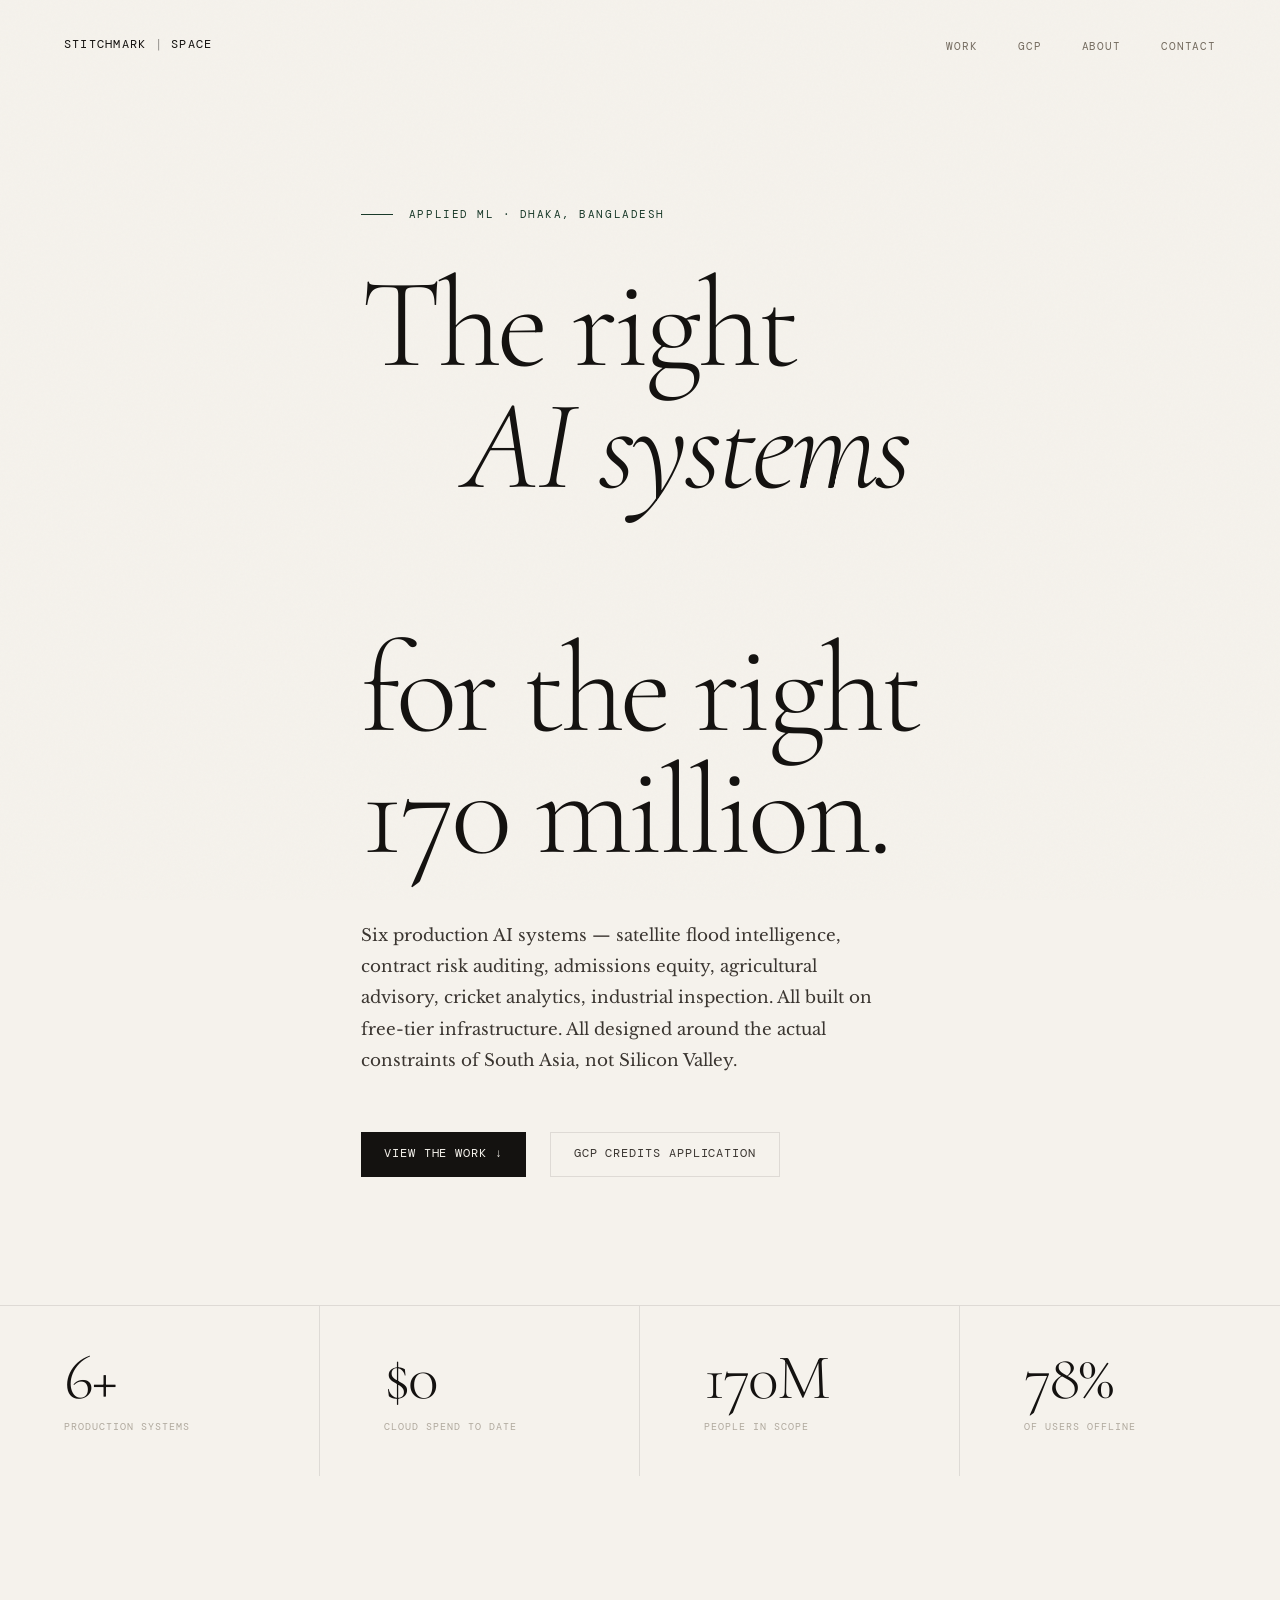
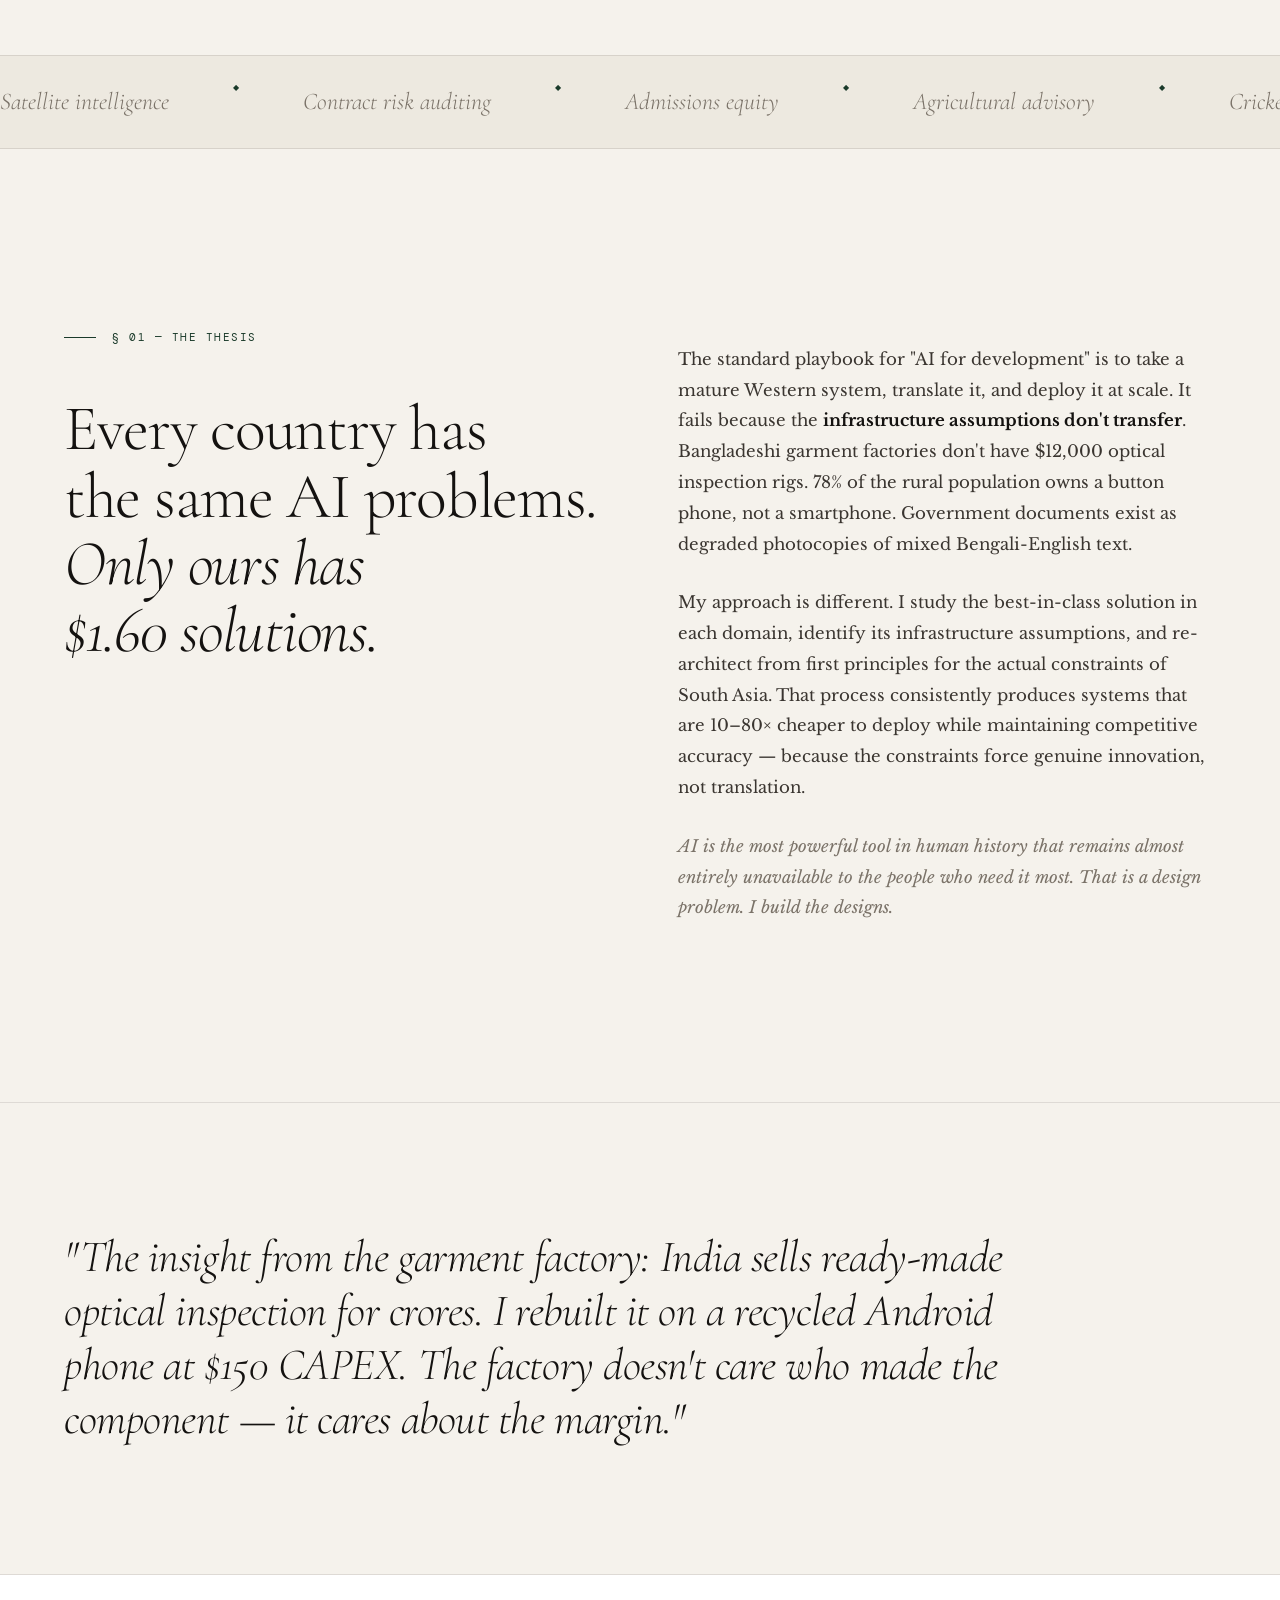
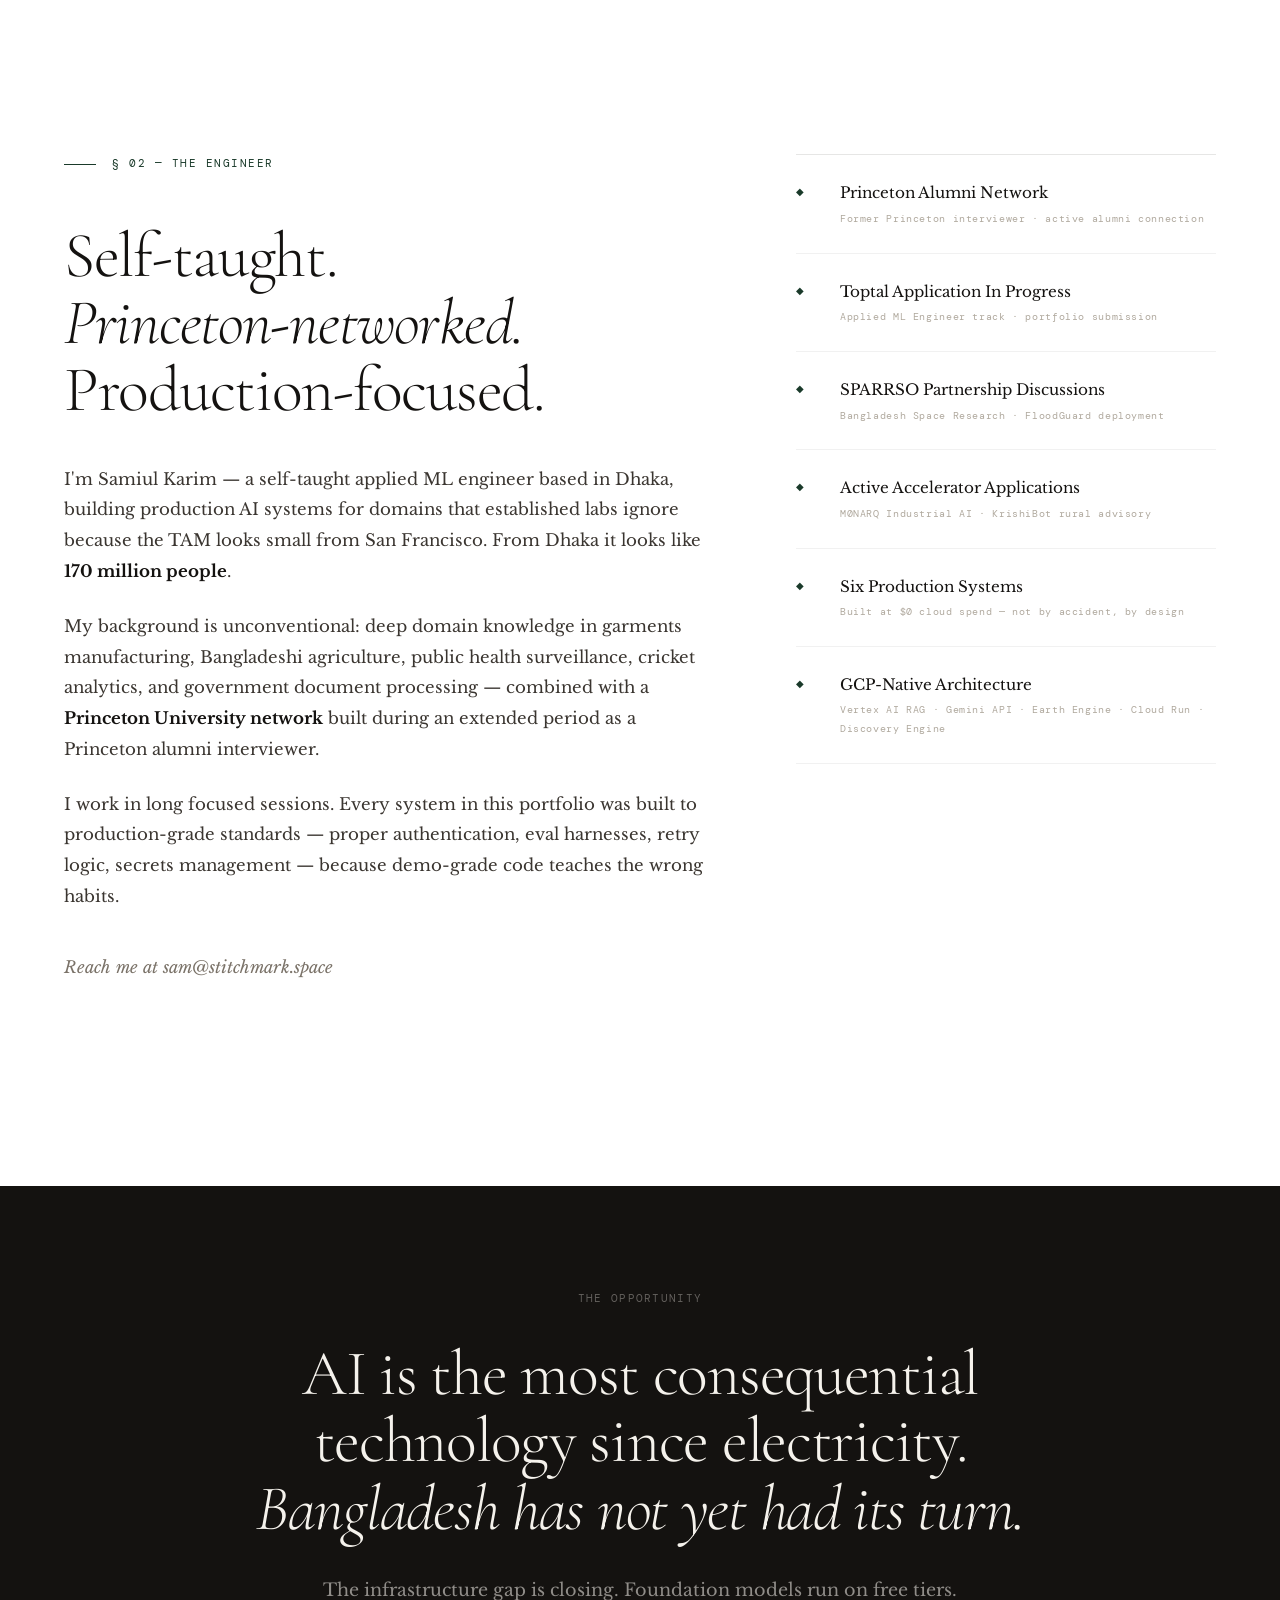
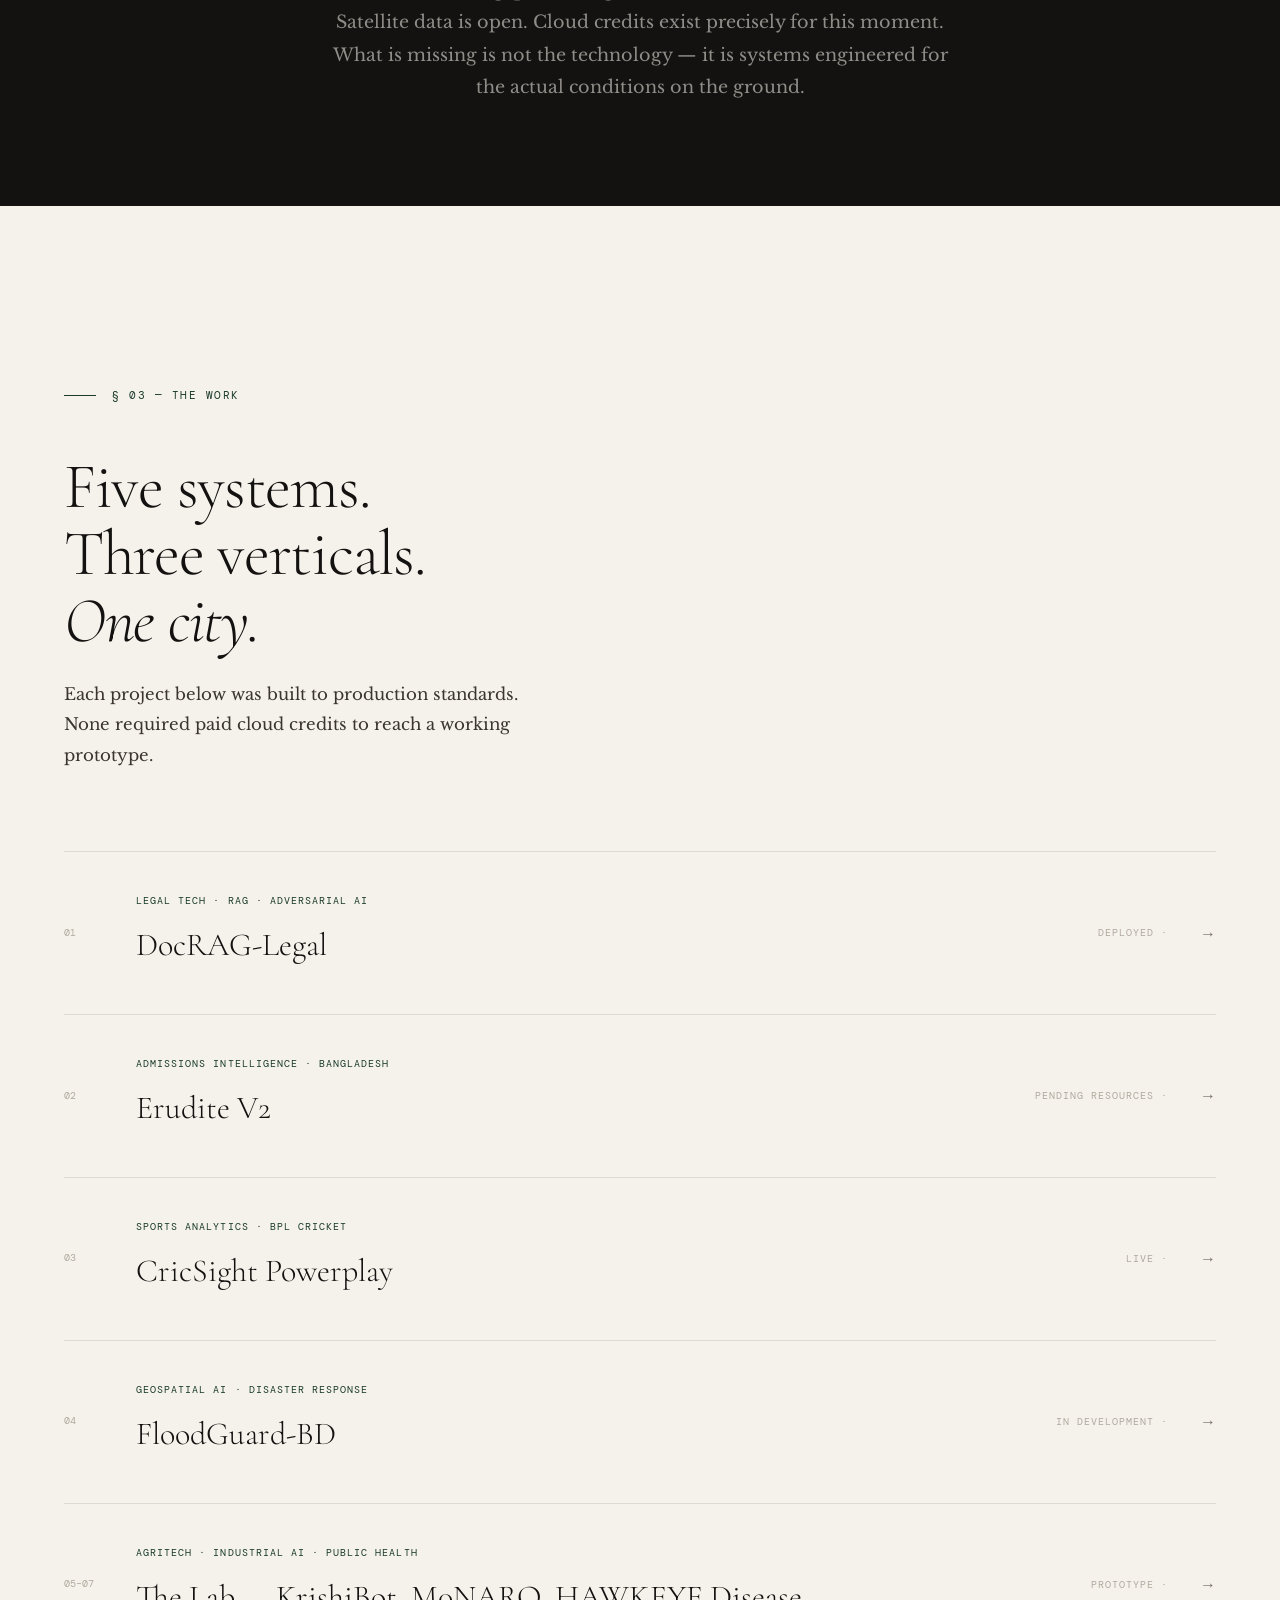
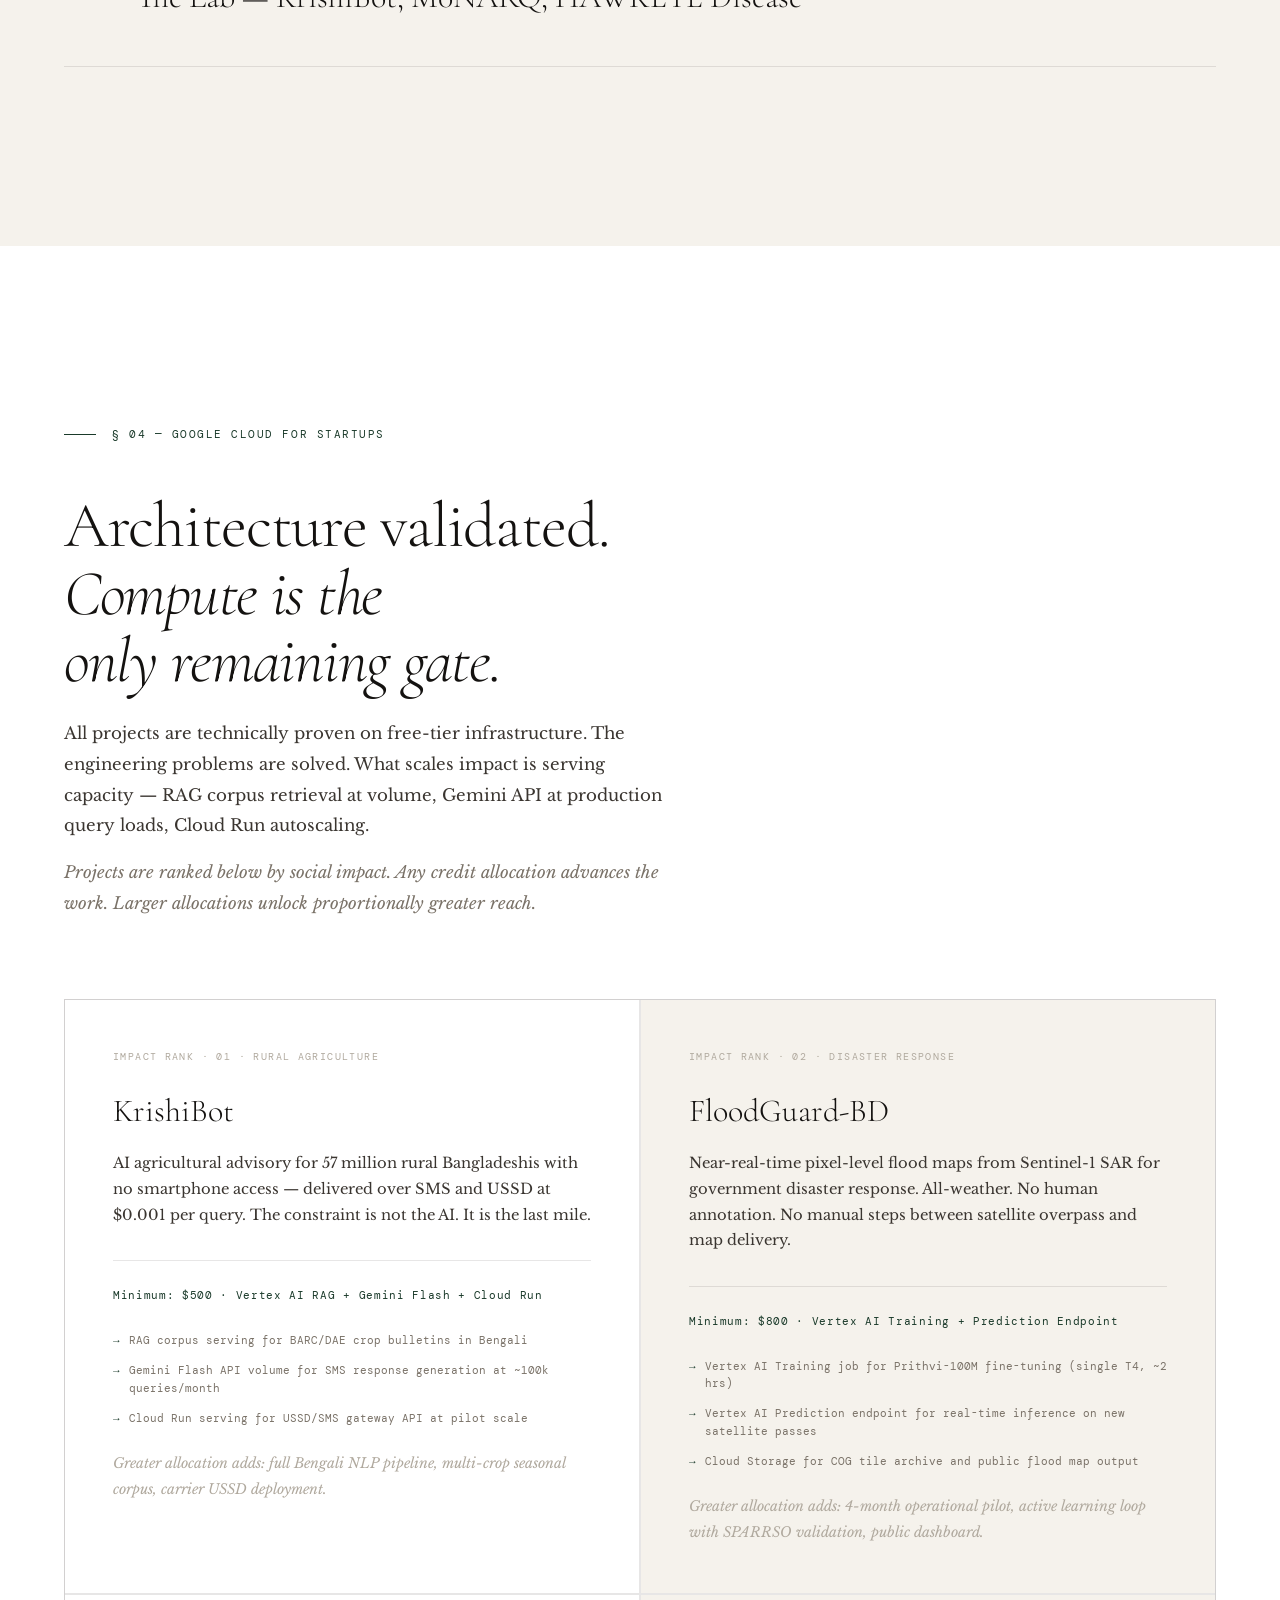
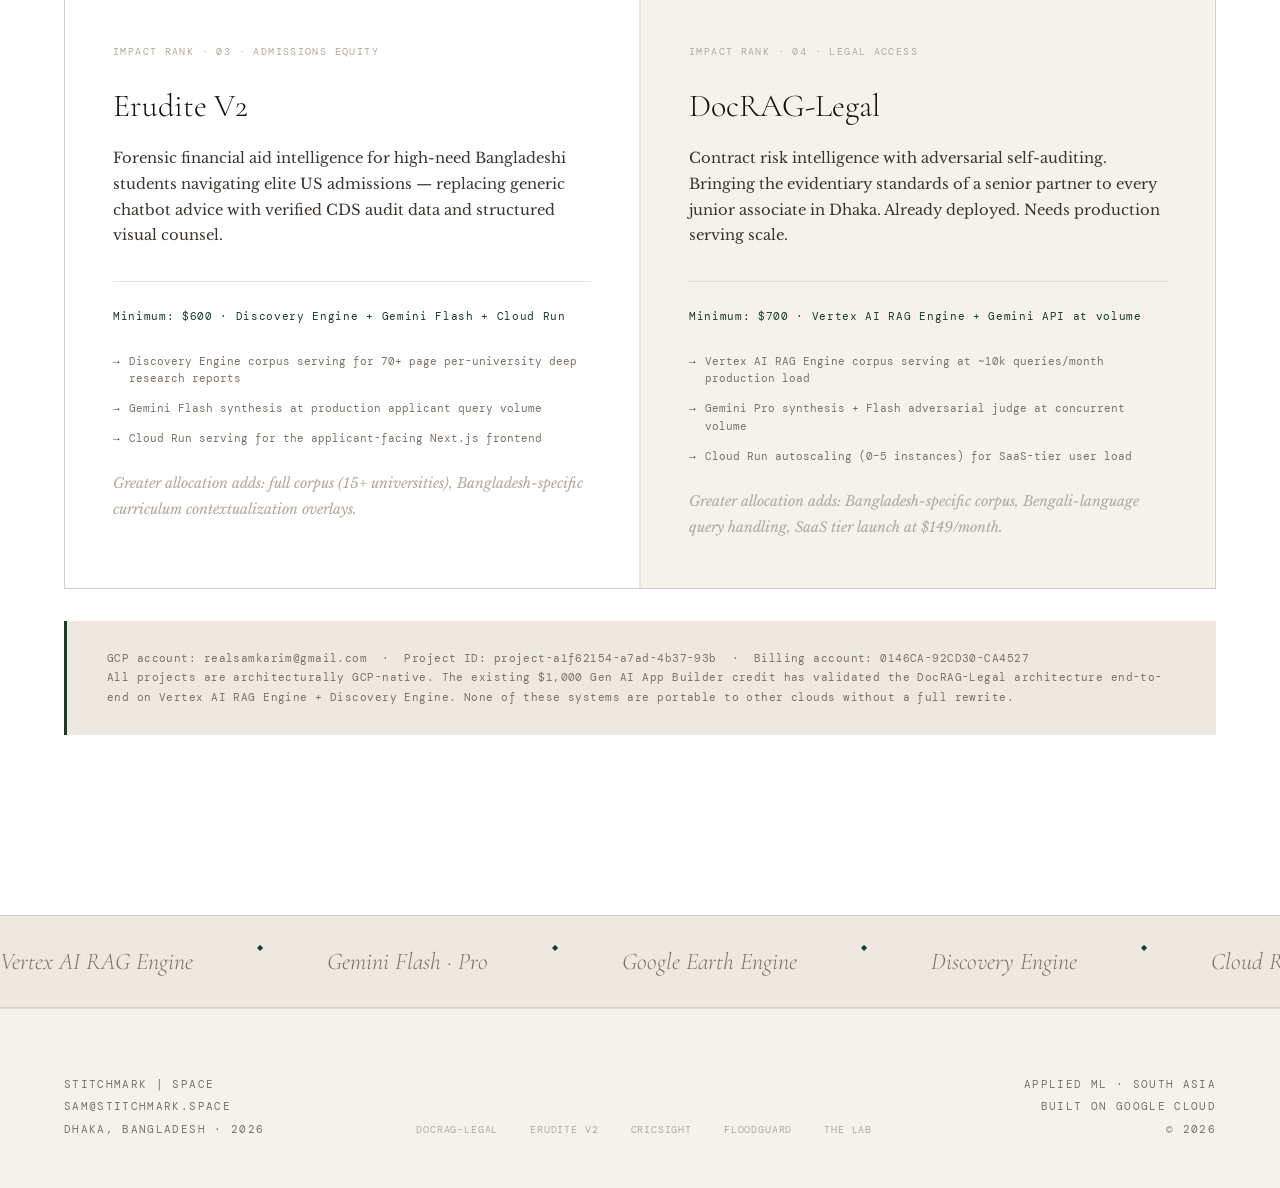
==== commit a718f43a: "Add files via upload" ====
--- a/index.html
+++ b/index.html
@@ -6,9 +6,172 @@
 <title>Stitchmark | Space — Samiul Karim, Applied ML</title>
 <meta name="description" content="Production AI systems for South Asia's most underdressed data problems. Applied ML engineer based in Dhaka, Bangladesh.">
 <link rel="stylesheet" href="style.css">
+<style>
+  :root { --accent: #1A3A2A; --accent2: #2D5A3D; }
+
+  /* HERO */
+  #hero {
+    min-height: 100svh;
+    display: grid;
+    grid-template-rows: 1fr auto;
+    padding-top: clamp(8rem, 16vw, 13rem);
+    position: relative;
+  }
+  .hero-text { max-width: 960px; }
+  .hero-h1 {
+    font-family: 'Cormorant Garamond', Georgia, serif;
+    font-weight: 300;
+    font-size: clamp(4rem, 10vw, 10rem);
+    line-height: 0.95;
+    letter-spacing: -0.03em;
+    margin-bottom: 3rem;
+  }
+  .hero-h1 em { font-style: italic; }
+  .hero-h1 .indent { display: block; padding-left: clamp(2rem, 8vw, 8rem); }
+  .hero-sub {
+    max-width: 520px;
+    margin-bottom: 3.5rem;
+    font-size: clamp(0.95rem, 1.4vw, 1.05rem);
+    color: var(--ink2);
+    line-height: 1.85;
+  }
+  .hero-cta { display: flex; gap: 1.5rem; flex-wrap: wrap; margin-bottom: clamp(5rem, 10vw, 9rem); }
+
+  /* HERO STAT BAR — full bleed */
+  .hero-stats-bar {
+    display: grid;
+    grid-template-columns: repeat(4, 1fr);
+    border-top: 1px solid var(--rule);
+  }
+  .hero-stat {
+    padding: 2.5rem var(--pad);
+    border-right: 1px solid var(--rule);
+  }
+  .hero-stat:last-child { border-right: none; }
+  .hero-stat-val {
+    font-family: 'Cormorant Garamond', Georgia, serif;
+    font-size: clamp(2.5rem, 5vw, 4.5rem);
+    font-weight: 300;
+    line-height: 1;
+    letter-spacing: -0.03em;
+    color: var(--ink);
+    margin-bottom: 0.5rem;
+  }
+  .hero-stat-label {
+    font-family: 'DM Mono', monospace;
+    font-size: 0.62rem;
+    letter-spacing: 0.1em;
+    text-transform: uppercase;
+    color: var(--ink4);
+  }
+  @media (max-width: 700px) {
+    .hero-stats-bar { grid-template-columns: repeat(2, 1fr); }
+    .hero-stat:nth-child(2) { border-right: none; }
+  }
+
+  /* THESIS */
+  #thesis { padding: var(--section) 0; }
+  .thesis-grid {
+    display: grid;
+    grid-template-columns: 1fr 1fr;
+    gap: clamp(3rem, 6vw, 8rem);
+    align-items: start;
+  }
+  @media (max-width: 800px) { .thesis-grid { grid-template-columns: 1fr; } }
+
+  /* ABOUT */
+  #about { padding: var(--section) 0; background: white; }
+  .about-layout {
+    display: grid;
+    grid-template-columns: 1fr 420px;
+    gap: clamp(3rem, 6vw, 8rem);
+    align-items: start;
+  }
+  .about-body p { margin-bottom: 1.5rem; }
+  .cred-list { list-style: none; }
+  .cred-item {
+    display: grid;
+    grid-template-columns: 20px 1fr;
+    gap: 1.5rem;
+    padding: 1.5rem 0;
+    border-bottom: 1px solid var(--rule2);
+    align-items: start;
+  }
+  .cred-item:first-child { border-top: 1px solid var(--rule); }
+  .cred-dot { font-family: 'DM Mono', monospace; font-size: 0.6rem; color: var(--accent); padding-top: 0.25rem; }
+  .cred-title { font-size: 0.95rem; color: var(--ink); margin-bottom: 0.2rem; }
+  .cred-sub { font-family: 'DM Mono', monospace; font-size: 0.65rem; letter-spacing: 0.06em; color: var(--ink4); }
+  @media (max-width: 900px) { .about-layout { grid-template-columns: 1fr; } }
+
+  /* PROJECTS */
+  #projects { padding: var(--section) 0; }
+
+  /* GCP */
+  #gcp { padding: var(--section) 0; background: white; }
+  .gcp-intro { margin-bottom: 5rem; }
+  .credit-cards {
+    display: grid;
+    grid-template-columns: 1fr 1fr;
+    gap: 2px;
+    background: var(--rule);
+    border: 1px solid var(--rule);
+  }
+  .credit-card {
+    background: var(--cream);
+    padding: 3rem;
+  }
+  .credit-card:nth-child(1) { background: white; }
+  .credit-card:nth-child(3) { background: white; }
+  .cc-rank {
+    font-family: 'DM Mono', monospace;
+    font-size: 0.62rem;
+    letter-spacing: 0.14em;
+    text-transform: uppercase;
+    color: var(--ink4);
+    margin-bottom: 1rem;
+  }
+  .cc-name {
+    font-family: 'Cormorant Garamond', Georgia, serif;
+    font-size: clamp(1.5rem, 2.5vw, 2rem);
+    font-weight: 300;
+    margin-bottom: 0.75rem;
+    color: var(--ink);
+  }
+  .cc-mission { font-size: 0.92rem; color: var(--ink2); line-height: 1.75; margin-bottom: 2rem; }
+  .cc-min {
+    font-family: 'DM Mono', monospace;
+    font-size: 0.7rem;
+    letter-spacing: 0.06em;
+    color: var(--accent);
+    border-top: 1px solid var(--rule);
+    padding-top: 1.5rem;
+    margin-bottom: 1.25rem;
+  }
+  .cc-bullets { list-style: none; }
+  .cc-bullets li {
+    font-family: 'DM Mono', monospace;
+    font-size: 0.68rem;
+    color: var(--ink3);
+    line-height: 1.6;
+    padding: 0.4rem 0;
+    padding-left: 1rem;
+    position: relative;
+  }
+  .cc-bullets li::before { content: '→'; position: absolute; left: 0; color: var(--accent); }
+  .cc-more { font-size: 0.88rem; color: var(--ink4); font-style: italic; margin-top: 1rem; }
+  .gcp-footer-note {
+    margin-top: 2rem;
+    padding: 1.75rem 2.5rem;
+    background: var(--cream2);
+    border-left: 3px solid var(--accent);
+  }
+  .gcp-footer-note p { font-family: 'DM Mono', monospace; font-size: 0.68rem; letter-spacing: 0.04em; color: var(--ink3); line-height: 1.8; }
+  @media (max-width: 700px) { .credit-cards { grid-template-columns: 1fr; } }
+</style>
 </head>
 <body>
 
+<!-- NAV -->
 <nav>
   <a class="nav-brand" href="index.html">Stitchmark <span>|</span> Space</a>
   <ul class="nav-links">
@@ -19,87 +182,140 @@
   </ul>
 </nav>
 
-<!-- HERO -->
-<section id="hero" style="min-height: 100svh; display: flex; flex-direction: column; justify-content: center;">
-  <div class="grid-container">
-    <div class="hero-text" style="grid-column: 2 / 9;">
+<!-- ═══════════════════════════════════════
+     HERO
+     ═══════════════════════════════════════ -->
+<section id="hero">
+  <div class="wrap">
+    <div class="hero-text reveal">
       <div class="eyebrow" style="margin-bottom:2.5rem;">
         <span class="eyebrow-text">Applied ML · Dhaka, Bangladesh</span>
       </div>
-      <h1 class="hero-h1" style="margin-bottom: 3rem;">
-        <div class="title-mask"><span class="title-line">The right</span></div>
-        <div class="title-mask"><em><span class="title-line">AI systems</span></em></div>
-        <div class="title-mask"><span class="title-line">for the right</span></div>
-        <div class="title-mask"><span class="title-line">170 million.</span></div>
+      <h1 class="hero-h1">
+        The right<br>
+        <em class="indent">AI systems</em><br>
+        for the right<br>
+        170 million.
       </h1>
-      <p class="hero-sub" style="max-width: 520px; margin-bottom: 3.5rem;">
+      <p class="hero-sub">
         Six production AI systems — satellite flood intelligence, contract risk auditing,
         admissions equity, agricultural advisory, cricket analytics, industrial inspection.
         All built on free-tier infrastructure. All designed around the actual constraints
         of South Asia, not Silicon Valley.
       </p>
-      <div class="hero-cta" style="display: flex; gap: 1.5rem; flex-wrap: wrap;">
+      <div class="hero-cta">
         <a href="#projects" class="btn btn-dark">View the work ↓</a>
         <a href="#gcp" class="btn btn-outline">GCP Credits Application</a>
       </div>
     </div>
   </div>
-  <!-- STAT BAR (full bleed) -->
-  <div class="hero-stats-bar full-bleed" style="margin-top: 5rem;">
-    <div class="hero-stat"><div class="hero-stat-val">6+</div><div class="hero-stat-label">Production systems</div></div>
-    <div class="hero-stat"><div class="hero-stat-val">$0</div><div class="hero-stat-label">Cloud spend to date</div></div>
-    <div class="hero-stat"><div class="hero-stat-val">170M</div><div class="hero-stat-label">People in scope</div></div>
-    <div class="hero-stat"><div class="hero-stat-val">78%</div><div class="hero-stat-label">Of users offline</div></div>
+
+  <!-- STAT BAR -->
+  <div class="hero-stats-bar reveal delay-2">
+    <div class="hero-stat">
+      <div class="hero-stat-val">6+</div>
+      <div class="hero-stat-label">Production systems</div>
+    </div>
+    <div class="hero-stat">
+      <div class="hero-stat-val">$0</div>
+      <div class="hero-stat-label">Cloud spend to date</div>
+    </div>
+    <div class="hero-stat">
+      <div class="hero-stat-val">170M</div>
+      <div class="hero-stat-label">People in scope</div>
+    </div>
+    <div class="hero-stat">
+      <div class="hero-stat-val">78%</div>
+      <div class="hero-stat-label">Of users offline</div>
+    </div>
   </div>
 </section>
 
-<!-- MARQUEE 01 -->
+<!-- ═══════════════════════════════════════
+     MARQUEE 01
+     ═══════════════════════════════════════ -->
 <div class="marquee-wrap">
   <div class="marquee-track">
-    <span class="marquee-item">Satellite intelligence</span><span class="marquee-dot">◆</span>
-    <span class="marquee-item">Contract risk auditing</span><span class="marquee-dot">◆</span>
-    <span class="marquee-item">Admissions equity</span><span class="marquee-dot">◆</span>
-    <span class="marquee-item">Agricultural advisory</span><span class="marquee-dot">◆</span>
-    <span class="marquee-item">Cricket analytics</span><span class="marquee-dot">◆</span>
-    <span class="marquee-item">Industrial inspection</span><span class="marquee-dot">◆</span>
-    <span class="marquee-item">Built on Google Cloud</span><span class="marquee-dot">◆</span>
-    <!-- duplicate will be added by JS -->
+    <span class="marquee-item">Satellite intelligence</span>
+    <span class="marquee-dot">◆</span>
+    <span class="marquee-item">Contract risk auditing</span>
+    <span class="marquee-dot">◆</span>
+    <span class="marquee-item">Admissions equity</span>
+    <span class="marquee-dot">◆</span>
+    <span class="marquee-item">Agricultural advisory</span>
+    <span class="marquee-dot">◆</span>
+    <span class="marquee-item">Cricket analytics</span>
+    <span class="marquee-dot">◆</span>
+    <span class="marquee-item">Industrial inspection</span>
+    <span class="marquee-dot">◆</span>
+    <span class="marquee-item">Disease forecasting</span>
+    <span class="marquee-dot">◆</span>
+    <span class="marquee-item">Built on Google Cloud</span>
+    <span class="marquee-dot">◆</span>
+    <span class="marquee-item">Satellite intelligence</span>
+    <span class="marquee-dot">◆</span>
+    <span class="marquee-item">Contract risk auditing</span>
+    <span class="marquee-dot">◆</span>
+    <span class="marquee-item">Admissions equity</span>
+    <span class="marquee-dot">◆</span>
+    <span class="marquee-item">Agricultural advisory</span>
+    <span class="marquee-dot">◆</span>
+    <span class="marquee-item">Cricket analytics</span>
+    <span class="marquee-dot">◆</span>
+    <span class="marquee-item">Industrial inspection</span>
+    <span class="marquee-dot">◆</span>
+    <span class="marquee-item">Disease forecasting</span>
+    <span class="marquee-dot">◆</span>
+    <span class="marquee-item">Built on Google Cloud</span>
+    <span class="marquee-dot">◆</span>
   </div>
 </div>
 
-<!-- THESIS -->
+<!-- ═══════════════════════════════════════
+     THESIS
+     ═══════════════════════════════════════ -->
 <section id="thesis">
-  <div class="grid-container">
-    <div class="reveal" style="grid-column: 1 / 6;">
-      <div class="eyebrow"><span class="eyebrow-text">§ 01 — The Thesis</span></div>
-      <h2>Every country has<br>the same AI problems.<br><em>Only ours has<br>$1.60 solutions.</em></h2>
-    </div>
-    <div class="reveal delay-1" style="grid-column: 7 / 13; padding-top: 1rem;">
-      <p style="margin-bottom: 1.75rem;">
-        The standard playbook for "AI for development" fails because the
-        <strong>infrastructure assumptions don't transfer</strong>.
-        Bangladeshi garment factories don't have $12,000 optical inspection rigs.
-        78% of the rural population owns a button phone, not a smartphone.
-      </p>
-      <p style="margin-bottom: 1.75rem;">
-        My approach is different: study the best‑in‑class solution, identify its
-        infrastructure assumptions, and re‑architect from first principles for
-        the actual constraints of South Asia. That produces systems 10–80× cheaper
-        to deploy while maintaining competitive accuracy.
-      </p>
-      <p style="color:var(--ink3); font-style:italic;">
-        AI is the most powerful tool in human history that remains almost entirely
-        unavailable to the people who need it most. That is a design problem.
-        I build the designs.
-      </p>
+  <div class="wrap">
+    <div class="thesis-grid">
+
+      <div class="reveal">
+        <div class="eyebrow"><span class="eyebrow-text">§ 01 — The Thesis</span></div>
+        <h2>Every country has<br>the same AI problems.<br><em>Only ours has<br>$1.60 solutions.</em></h2>
+      </div>
+
+      <div class="reveal delay-1" style="padding-top:1rem;">
+        <p style="margin-bottom:1.75rem;">
+          The standard playbook for "AI for development" is to take a mature Western
+          system, translate it, and deploy it at scale. It fails because the
+          <strong>infrastructure assumptions don't transfer</strong>. Bangladeshi garment
+          factories don't have $12,000 optical inspection rigs. 78% of the rural
+          population owns a button phone, not a smartphone. Government documents exist as
+          degraded photocopies of mixed Bengali-English text.
+        </p>
+        <p style="margin-bottom:1.75rem;">
+          My approach is different. I study the best-in-class solution in each domain,
+          identify its infrastructure assumptions, and re-architect from first principles
+          for the actual constraints of South Asia. That process consistently produces
+          systems that are 10–80× cheaper to deploy while maintaining competitive
+          accuracy — because the constraints force genuine innovation, not translation.
+        </p>
+        <p style="color:var(--ink3); font-style:italic;">
+          AI is the most powerful tool in human history that remains almost entirely
+          unavailable to the people who need it most. That is a design problem.
+          I build the designs.
+        </p>
+      </div>
+
     </div>
   </div>
 </section>
 
-<!-- FULL‑WIDTH PULL QUOTE -->
-<div style="padding: clamp(5rem,10vw,9rem) 0; border-top: 1px solid var(--rule); border-bottom: 1px solid var(--rule);">
-  <div class="grid-container">
-    <p class="pull-quote reveal" style="grid-column: 2 / 12;">
+<!-- ═══════════════════════════════════════
+     FULL-WIDTH PULL QUOTE
+     ═══════════════════════════════════════ -->
+<div style="padding: clamp(5rem,10vw,9rem) 0; border-top: 1px solid var(--rule); border-bottom:1px solid var(--rule);">
+  <div class="wrap">
+    <p class="pull-quote reveal" style="max-width:1000px;">
       "The insight from the garment factory: India sells ready-made optical
       inspection for crores. I rebuilt it on a recycled Android phone at $150 CAPEX.
       The factory doesn't care who made the component —
@@ -108,61 +324,103 @@
   </div>
 </div>
 
-<!-- ABOUT -->
+<!-- ═══════════════════════════════════════
+     ABOUT
+     ═══════════════════════════════════════ -->
 <section id="about">
-  <div class="grid-container">
-    <div class="reveal" style="grid-column: 1 / 6;">
-      <div class="eyebrow"><span class="eyebrow-text">§ 02 — The Engineer</span></div>
-      <h2 style="margin-bottom: 2.5rem;">Self-taught.<br><em>Princeton-networked.</em><br>Production-focused.</h2>
-      <div class="about-body">
-        <p>I'm Samiul Karim — a self‑taught applied ML engineer based in Dhaka, building
-        production AI systems for domains that established labs ignore because the TAM
-        looks small from San Francisco. From Dhaka it looks like <strong>170 million people</strong>.</p>
-        <p>My background is unconventional: deep domain knowledge in garments manufacturing,
-        Bangladeshi agriculture, public health surveillance, cricket analytics, and
-        government document processing — combined with a <strong>Princeton University network</strong>.</p>
-        <p>Every system in this portfolio was built to production‑grade standards —
-        proper authentication, eval harnesses, retry logic, secrets management.</p>
-        <p style="color:var(--ink3); font-style:italic; margin-top:2.5rem;">Reach me at sam@stitchmark.space</p>
-      </div>
-    </div>
-    <div class="reveal delay-1" style="grid-column: 7 / 13;">
-      <ul class="cred-list" style="list-style: none;">
-        <li class="cred-item" style="display: grid; grid-template-columns: 20px 1fr; gap: 1.5rem; padding: 1.5rem 0; border-bottom: 1px solid var(--rule2);">
-          <span class="cred-dot" style="color: var(--accent);">◆</span>
-          <div><div class="cred-title">Princeton Alumni Network</div><div class="cred-sub">Former Princeton interviewer · active alumni connection</div></div>
-        </li>
-        <li class="cred-item" style="display: grid; grid-template-columns: 20px 1fr; gap: 1.5rem; padding: 1.5rem 0; border-bottom: 1px solid var(--rule2);">
-          <span class="cred-dot" style="color: var(--accent);">◆</span>
-          <div><div class="cred-title">Toptal Application In Progress</div><div class="cred-sub">Applied ML Engineer track · portfolio submission</div></div>
-        </li>
-        <li class="cred-item" style="display: grid; grid-template-columns: 20px 1fr; gap: 1.5rem; padding: 1.5rem 0; border-bottom: 1px solid var(--rule2);">
-          <span class="cred-dot" style="color: var(--accent);">◆</span>
-          <div><div class="cred-title">SPARRSO Partnership Discussions</div><div class="cred-sub">Bangladesh Space Research · FloodGuard deployment</div></div>
-        </li>
-        <li class="cred-item" style="display: grid; grid-template-columns: 20px 1fr; gap: 1.5rem; padding: 1.5rem 0; border-bottom: 1px solid var(--rule2);">
-          <span class="cred-dot" style="color: var(--accent);">◆</span>
-          <div><div class="cred-title">Six Production Systems</div><div class="cred-sub">Built at $0 cloud spend — not by accident, by design</div></div>
-        </li>
-        <li class="cred-item" style="display: grid; grid-template-columns: 20px 1fr; gap: 1.5rem; padding: 1.5rem 0; border-bottom: 1px solid var(--rule2);">
-          <span class="cred-dot" style="color: var(--accent);">◆</span>
-          <div><div class="cred-title">GCP‑Native Architecture</div><div class="cred-sub">Vertex AI RAG · Gemini API · Earth Engine · Cloud Run · Discovery Engine</div></div>
-        </li>
-      </ul>
+  <div class="wrap">
+    <div class="about-layout">
+
+      <div class="reveal">
+        <div class="eyebrow"><span class="eyebrow-text">§ 02 — The Engineer</span></div>
+        <h2 style="margin-bottom:2.5rem;">Self-taught.<br><em>Princeton-networked.</em><br>Production-focused.</h2>
+        <div class="about-body">
+          <p>
+            I'm Samiul Karim — a self-taught applied ML engineer based in Dhaka, building
+            production AI systems for domains that established labs ignore because the TAM
+            looks small from San Francisco. From Dhaka it looks like <strong>170 million people</strong>.
+          </p>
+          <p>
+            My background is unconventional: deep domain knowledge in garments manufacturing,
+            Bangladeshi agriculture, public health surveillance, cricket analytics, and
+            government document processing — combined with a
+            <strong>Princeton University network</strong> built during an extended period
+            as a Princeton alumni interviewer.
+          </p>
+          <p>
+            I work in long focused sessions. Every system in this portfolio was built to
+            production-grade standards — proper authentication, eval harnesses, retry logic,
+            secrets management — because demo-grade code teaches the wrong habits.
+          </p>
+          <p style="color:var(--ink3); font-style:italic; margin-top:2.5rem;">
+            Reach me at sam@stitchmark.space
+          </p>
+        </div>
+      </div>
+
+      <div class="reveal delay-1">
+        <ul class="cred-list">
+          <li class="cred-item">
+            <span class="cred-dot">◆</span>
+            <div>
+              <div class="cred-title">Princeton Alumni Network</div>
+              <div class="cred-sub">Former Princeton interviewer · active alumni connection</div>
+            </div>
+          </li>
+          <li class="cred-item">
+            <span class="cred-dot">◆</span>
+            <div>
+              <div class="cred-title">Toptal Application In Progress</div>
+              <div class="cred-sub">Applied ML Engineer track · portfolio submission</div>
+            </div>
+          </li>
+          <li class="cred-item">
+            <span class="cred-dot">◆</span>
+            <div>
+              <div class="cred-title">SPARRSO Partnership Discussions</div>
+              <div class="cred-sub">Bangladesh Space Research · FloodGuard deployment</div>
+            </div>
+          </li>
+          <li class="cred-item">
+            <span class="cred-dot">◆</span>
+            <div>
+              <div class="cred-title">Active Accelerator Applications</div>
+              <div class="cred-sub">M0NARQ Industrial AI · KrishiBot rural advisory</div>
+            </div>
+          </li>
+          <li class="cred-item">
+            <span class="cred-dot">◆</span>
+            <div>
+              <div class="cred-title">Six Production Systems</div>
+              <div class="cred-sub">Built at $0 cloud spend — not by accident, by design</div>
+            </div>
+          </li>
+          <li class="cred-item">
+            <span class="cred-dot">◆</span>
+            <div>
+              <div class="cred-title">GCP-Native Architecture</div>
+              <div class="cred-sub">Vertex AI RAG · Gemini API · Earth Engine · Cloud Run · Discovery Engine</div>
+            </div>
+          </li>
+        </ul>
+      </div>
+
     </div>
   </div>
 </section>
 
-<!-- EVOCATIVE BANNER (full bleed) -->
-<div class="banner" style="background: var(--ink); color: var(--cream); padding: clamp(4rem, 8vw, 7rem) var(--container-pad);">
-  <div class="grid-container" style="max-width: 100%;">
-    <div style="grid-column: 2 / 12; text-align: center;">
-      <p class="label" style="color: rgba(245,242,236,0.35); margin-bottom: 2rem;">The opportunity</p>
-      <h2 class="reveal" style="font-size: clamp(2rem, 5vw, 4.5rem); margin-bottom: 2rem;">
+<!-- ═══════════════════════════════════════
+     EVOCATIVE BANNER — AI STAKES
+     ═══════════════════════════════════════ -->
+<div class="banner">
+  <div class="wrap">
+    <div style="max-width:860px; margin:0 auto; text-align:center;">
+      <p class="label" style="color:rgba(245,242,236,0.35); margin-bottom:2rem; text-align:center;">The opportunity</p>
+      <h2 class="reveal" style="font-size:clamp(2rem,5vw,4.5rem); margin-bottom:2rem;">
         AI is the most consequential<br>technology since electricity.<br>
         <em>Bangladesh has not yet had its turn.</em>
       </h2>
-      <p class="reveal delay-1" style="color: rgba(245,242,236,0.55); max-width: 640px; margin: 0 auto;">
+      <p class="reveal delay-1" style="color:rgba(245,242,236,0.55); font-size:clamp(0.95rem,1.4vw,1.1rem); max-width:640px; margin:0 auto; line-height:1.85;">
         The infrastructure gap is closing. Foundation models run on free tiers. Satellite
         data is open. Cloud credits exist precisely for this moment. What is missing is
         not the technology — it is systems engineered for the actual conditions on the ground.
@@ -171,104 +429,160 @@
   </div>
 </div>
 
-<!-- PROJECTS INDEX -->
+<!-- ═══════════════════════════════════════
+     PROJECTS INDEX
+     ═══════════════════════════════════════ -->
 <section id="projects">
-  <div class="grid-container">
-    <div class="eyebrow reveal" style="grid-column: 1 / 13;"><span class="eyebrow-text">§ 03 — The Work</span></div>
-    <h2 class="reveal" style="grid-column: 1 / 6; margin-bottom: 1.5rem;">Five systems.<br>Three verticals.<br><em>One city.</em></h2>
-    <p class="reveal delay-1" style="grid-column: 7 / 13; align-self: end; margin-bottom: 5rem;">
+  <div class="wrap">
+    <div class="eyebrow reveal"><span class="eyebrow-text">§ 03 — The Work</span></div>
+    <h2 class="reveal" style="margin-bottom:1.5rem;">Five systems.<br>Three verticals.<br><em>One city.</em></h2>
+    <p class="reveal delay-1" style="max-width:500px; margin-bottom:5rem;">
       Each project below was built to production standards. None required paid cloud
       credits to reach a working prototype.
     </p>
-  </div>
-  <div class="grid-container" style="margin-top: 2rem;">
-    <div style="grid-column: 1 / 13;">
-      <a href="docrag.html" class="proj-link-card" style="display: flex; align-items: center; justify-content: space-between; padding: 2.5rem 0; border-bottom: 1px solid var(--rule);">
-        <span class="proj-num" style="font-family: var(--ff-mono); color: var(--ink4); width: 2.5rem;">01</span>
-        <div class="proj-name-wrap" style="flex: 1;"><div class="proj-cat">Legal Tech · RAG · Adversarial AI</div><div class="proj-name">DocRAG-Legal</div></div>
+
+    <div>
+      <a href="docrag.html" class="proj-link-card reveal">
+        <span class="proj-num">01</span>
+        <div class="proj-name-wrap">
+          <div class="proj-cat">Legal Tech · RAG · Adversarial AI</div>
+          <div class="proj-name">DocRAG-Legal</div>
+        </div>
         <span class="proj-status">Deployed ·</span>
         <span class="proj-arrow">→</span>
       </a>
-      <a href="erudite.html" class="proj-link-card" style="display: flex; align-items: center; justify-content: space-between; padding: 2.5rem 0; border-bottom: 1px solid var(--rule);">
-        <span class="proj-num" style="font-family: var(--ff-mono); color: var(--ink4); width: 2.5rem;">02</span>
-        <div class="proj-name-wrap" style="flex: 1;"><div class="proj-cat">Admissions Intelligence · Bangladesh</div><div class="proj-name">Erudite V2</div></div>
+
+      <a href="erudite.html" class="proj-link-card reveal delay-1">
+        <span class="proj-num">02</span>
+        <div class="proj-name-wrap">
+          <div class="proj-cat">Admissions Intelligence · Bangladesh</div>
+          <div class="proj-name">Erudite V2</div>
+        </div>
         <span class="proj-status">Pending Resources ·</span>
         <span class="proj-arrow">→</span>
       </a>
-      <a href="cricsight.html" class="proj-link-card" style="display: flex; align-items: center; justify-content: space-between; padding: 2.5rem 0; border-bottom: 1px solid var(--rule);">
-        <span class="proj-num" style="font-family: var(--ff-mono); color: var(--ink4); width: 2.5rem;">03</span>
-        <div class="proj-name-wrap" style="flex: 1;"><div class="proj-cat">Sports Analytics · BPL Cricket</div><div class="proj-name">CricSight Powerplay</div></div>
+
+      <a href="cricsight.html" class="proj-link-card reveal delay-2">
+        <span class="proj-num">03</span>
+        <div class="proj-name-wrap">
+          <div class="proj-cat">Sports Analytics · BPL Cricket</div>
+          <div class="proj-name">CricSight Powerplay</div>
+        </div>
         <span class="proj-status">Live ·</span>
         <span class="proj-arrow">→</span>
       </a>
-      <a href="floodguard.html" class="proj-link-card" style="display: flex; align-items: center; justify-content: space-between; padding: 2.5rem 0; border-bottom: 1px solid var(--rule);">
-        <span class="proj-num" style="font-family: var(--ff-mono); color: var(--ink4); width: 2.5rem;">04</span>
-        <div class="proj-name-wrap" style="flex: 1;"><div class="proj-cat">Geospatial AI · Disaster Response</div><div class="proj-name">FloodGuard-BD</div></div>
+
+      <a href="floodguard.html" class="proj-link-card reveal delay-3">
+        <span class="proj-num">04</span>
+        <div class="proj-name-wrap">
+          <div class="proj-cat">Geospatial AI · Disaster Response</div>
+          <div class="proj-name">FloodGuard-BD</div>
+        </div>
         <span class="proj-status">In Development ·</span>
         <span class="proj-arrow">→</span>
       </a>
-      <a href="lab.html" class="proj-link-card" style="display: flex; align-items: center; justify-content: space-between; padding: 2.5rem 0; border-bottom: 1px solid var(--rule);">
-        <span class="proj-num" style="font-family: var(--ff-mono); color: var(--ink4); width: 2.5rem;">05–07</span>
-        <div class="proj-name-wrap" style="flex: 1;"><div class="proj-cat">AgriTech · Industrial AI · Public Health</div><div class="proj-name">The Lab — KrishiBot, M0NARQ, HAWKEYE Disease</div></div>
+
+      <a href="lab.html" class="proj-link-card reveal delay-4">
+        <span class="proj-num">05–07</span>
+        <div class="proj-name-wrap">
+          <div class="proj-cat">AgriTech · Industrial AI · Public Health</div>
+          <div class="proj-name">The Lab — KrishiBot, M0NARQ, HAWKEYE Disease</div>
+        </div>
         <span class="proj-status">Prototype ·</span>
         <span class="proj-arrow">→</span>
       </a>
     </div>
+
   </div>
 </section>
 
-<!-- GCP CREDITS APPLICATION -->
+<!-- ═══════════════════════════════════════
+     GCP CREDITS APPLICATION
+     ═══════════════════════════════════════ -->
 <section id="gcp">
-  <div class="grid-container">
-    <div class="gcp-intro reveal" style="grid-column: 2 / 12;">
+  <div class="wrap">
+    <div class="gcp-intro reveal">
       <div class="eyebrow"><span class="eyebrow-text">§ 04 — Google Cloud for Startups</span></div>
-      <h2 style="margin-bottom: 1.5rem;">Architecture validated.<br><em>Compute is the only remaining gate.</em></h2>
-      <p style="max-width: 600px; margin-bottom: 1rem;">
-        All projects are technically proven on free‑tier infrastructure. The engineering
+      <h2 style="margin-bottom:1.5rem;">Architecture validated.<br><em>Compute is the<br>only remaining gate.</em></h2>
+      <p style="max-width:600px; margin-bottom:1rem;">
+        All projects are technically proven on free-tier infrastructure. The engineering
         problems are solved. What scales impact is serving capacity — RAG corpus retrieval
         at volume, Gemini API at production query loads, Cloud Run autoscaling.
       </p>
-    </div>
-  </div>
-  <div class="grid-container">
-    <div class="credit-cards" style="grid-column: 1 / 13; display: grid; grid-template-columns: 1fr 1fr; gap: 2px; background: var(--rule); border: 1px solid var(--rule);">
-      <!-- Card 1 -->
-      <div class="credit-card" style="background: white; padding: 3rem;">
+      <p style="max-width:600px; color:var(--ink3); font-style:italic;">
+        Projects are ranked below by social impact. Any credit allocation advances
+        the work. Larger allocations unlock proportionally greater reach.
+      </p>
+    </div>
+
+    <div class="credit-cards reveal delay-1">
+
+      <!-- CARD 1 -->
+      <div class="credit-card">
         <div class="cc-rank">Impact Rank · 01 · Rural Agriculture</div>
         <div class="cc-name">KrishiBot</div>
-        <p class="cc-mission">AI agricultural advisory for 57 million rural Bangladeshis with no smartphone access — delivered over SMS and USSD at $0.001 per query.</p>
+        <p class="cc-mission">AI agricultural advisory for 57 million rural Bangladeshis with no smartphone access — delivered over SMS and USSD at $0.001 per query. The constraint is not the AI. It is the last mile.</p>
         <div class="cc-min">Minimum: $500 · Vertex AI RAG + Gemini Flash + Cloud Run</div>
-        <ul class="cc-bullets"><li>RAG corpus serving for BARC/DAE crop bulletins in Bengali</li><li>Gemini Flash API volume for SMS response generation</li><li>Cloud Run serving for USSD/SMS gateway API at pilot scale</li></ul>
-      </div>
-      <!-- Card 2 -->
-      <div class="credit-card" style="background: white; padding: 3rem;">
+        <ul class="cc-bullets">
+          <li>RAG corpus serving for BARC/DAE crop bulletins in Bengali</li>
+          <li>Gemini Flash API volume for SMS response generation at ~100k queries/month</li>
+          <li>Cloud Run serving for USSD/SMS gateway API at pilot scale</li>
+        </ul>
+        <p class="cc-more">Greater allocation adds: full Bengali NLP pipeline, multi-crop seasonal corpus, carrier USSD deployment.</p>
+      </div>
+
+      <!-- CARD 2 -->
+      <div class="credit-card">
         <div class="cc-rank">Impact Rank · 02 · Disaster Response</div>
         <div class="cc-name">FloodGuard-BD</div>
-        <p class="cc-mission">Near‑real‑time pixel‑level flood maps from Sentinel‑1 SAR for government disaster response.</p>
+        <p class="cc-mission">Near-real-time pixel-level flood maps from Sentinel-1 SAR for government disaster response. All-weather. No human annotation. No manual steps between satellite overpass and map delivery.</p>
         <div class="cc-min">Minimum: $800 · Vertex AI Training + Prediction Endpoint</div>
-        <ul class="cc-bullets"><li>Vertex AI Training job for Prithvi‑100M fine‑tuning</li><li>Vertex AI Prediction endpoint for real‑time inference</li><li>Cloud Storage for COG tile archive and public flood map output</li></ul>
-      </div>
-      <!-- Card 3 -->
-      <div class="credit-card" style="background: white; padding: 3rem;">
+        <ul class="cc-bullets">
+          <li>Vertex AI Training job for Prithvi-100M fine-tuning (single T4, ~2 hrs)</li>
+          <li>Vertex AI Prediction endpoint for real-time inference on new satellite passes</li>
+          <li>Cloud Storage for COG tile archive and public flood map output</li>
+        </ul>
+        <p class="cc-more">Greater allocation adds: 4-month operational pilot, active learning loop with SPARRSO validation, public dashboard.</p>
+      </div>
+
+      <!-- CARD 3 -->
+      <div class="credit-card">
         <div class="cc-rank">Impact Rank · 03 · Admissions Equity</div>
         <div class="cc-name">Erudite V2</div>
-        <p class="cc-mission">Forensic financial aid intelligence for high‑need Bangladeshi students.</p>
+        <p class="cc-mission">Forensic financial aid intelligence for high-need Bangladeshi students navigating elite US admissions — replacing generic chatbot advice with verified CDS audit data and structured visual counsel.</p>
         <div class="cc-min">Minimum: $600 · Discovery Engine + Gemini Flash + Cloud Run</div>
-        <ul class="cc-bullets"><li>Discovery Engine corpus serving for 70+ page per‑university reports</li><li>Gemini Flash synthesis at production applicant query volume</li><li>Cloud Run serving for the applicant‑facing Next.js frontend</li></ul>
-      </div>
-      <!-- Card 4 -->
-      <div class="credit-card" style="background: white; padding: 3rem;">
+        <ul class="cc-bullets">
+          <li>Discovery Engine corpus serving for 70+ page per-university deep research reports</li>
+          <li>Gemini Flash synthesis at production applicant query volume</li>
+          <li>Cloud Run serving for the applicant-facing Next.js frontend</li>
+        </ul>
+        <p class="cc-more">Greater allocation adds: full corpus (15+ universities), Bangladesh-specific curriculum contextualization overlays.</p>
+      </div>
+
+      <!-- CARD 4 -->
+      <div class="credit-card">
         <div class="cc-rank">Impact Rank · 04 · Legal Access</div>
         <div class="cc-name">DocRAG-Legal</div>
-        <p class="cc-mission">Contract risk intelligence with adversarial self‑auditing.</p>
+        <p class="cc-mission">Contract risk intelligence with adversarial self-auditing. Bringing the evidentiary standards of a senior partner to every junior associate in Dhaka. Already deployed. Needs production serving scale.</p>
         <div class="cc-min">Minimum: $700 · Vertex AI RAG Engine + Gemini API at volume</div>
-        <ul class="cc-bullets"><li>Vertex AI RAG Engine corpus serving at ~10k queries/month</li><li>Gemini Pro synthesis + Flash adversarial judge at concurrent volume</li><li>Cloud Run autoscaling for SaaS‑tier user load</li></ul>
-      </div>
-    </div>
-    <div class="gcp-footer-note" style="grid-column: 1 / 13; margin-top: 2rem; padding: 1.75rem 2.5rem; background: var(--cream2); border-left: 3px solid var(--accent);">
-      <p style="font-family: var(--ff-mono); font-size: 0.68rem;">
-        GCP account: realsamkarim@gmail.com · Project ID: project-a1f62154-a7ad-4b37-93b · Billing account: 0146CA-92CD30-CA4527<br>
-        All projects are architecturally GCP‑native. The existing $1,000 Gen AI App Builder credit has validated the DocRAG‑Legal architecture.
+        <ul class="cc-bullets">
+          <li>Vertex AI RAG Engine corpus serving at ~10k queries/month production load</li>
+          <li>Gemini Pro synthesis + Flash adversarial judge at concurrent volume</li>
+          <li>Cloud Run autoscaling (0–5 instances) for SaaS-tier user load</li>
+        </ul>
+        <p class="cc-more">Greater allocation adds: Bangladesh-specific corpus, Bengali-language query handling, SaaS tier launch at $149/month.</p>
+      </div>
+
+    </div>
+
+    <div class="gcp-footer-note reveal delay-2">
+      <p>
+        GCP account: realsamkarim@gmail.com &nbsp;·&nbsp;
+        Project ID: project-a1f62154-a7ad-4b37-93b &nbsp;·&nbsp;
+        Billing account: 0146CA-92CD30-CA4527<br>
+        All projects are architecturally GCP-native. The existing $1,000 Gen AI App Builder credit has
+        validated the DocRAG-Legal architecture end-to-end on Vertex AI RAG Engine + Discovery Engine.
+        None of these systems are portable to other clouds without a full rewrite.
       </p>
     </div>
   </div>
@@ -277,34 +591,58 @@
 <!-- MARQUEE 02 -->
 <div class="marquee-wrap">
   <div class="marquee-track">
-    <span class="marquee-item">Vertex AI RAG Engine</span><span class="marquee-dot">◆</span>
-    <span class="marquee-item">Gemini Flash · Pro</span><span class="marquee-dot">◆</span>
-    <span class="marquee-item">Google Earth Engine</span><span class="marquee-dot">◆</span>
-    <span class="marquee-item">Discovery Engine</span><span class="marquee-dot">◆</span>
-    <span class="marquee-item">Cloud Run</span><span class="marquee-dot">◆</span>
-    <span class="marquee-item">Firebase Auth</span><span class="marquee-dot">◆</span>
-    <span class="marquee-item">Modal Persistence</span><span class="marquee-dot">◆</span>
-    <span class="marquee-item">SHA‑256 Provenance</span><span class="marquee-dot">◆</span>
+    <span class="marquee-item">Vertex AI RAG Engine</span>
+    <span class="marquee-dot">◆</span>
+    <span class="marquee-item">Gemini Flash · Pro</span>
+    <span class="marquee-dot">◆</span>
+    <span class="marquee-item">Google Earth Engine</span>
+    <span class="marquee-dot">◆</span>
+    <span class="marquee-item">Discovery Engine</span>
+    <span class="marquee-dot">◆</span>
+    <span class="marquee-item">Cloud Run</span>
+    <span class="marquee-dot">◆</span>
+    <span class="marquee-item">Firebase Auth</span>
+    <span class="marquee-dot">◆</span>
+    <span class="marquee-item">Modal Persistence</span>
+    <span class="marquee-dot">◆</span>
+    <span class="marquee-item">SHA-256 Provenance</span>
+    <span class="marquee-dot">◆</span>
+    <span class="marquee-item">Vertex AI RAG Engine</span>
+    <span class="marquee-dot">◆</span>
+    <span class="marquee-item">Gemini Flash · Pro</span>
+    <span class="marquee-dot">◆</span>
+    <span class="marquee-item">Google Earth Engine</span>
+    <span class="marquee-dot">◆</span>
+    <span class="marquee-item">Discovery Engine</span>
+    <span class="marquee-dot">◆</span>
+    <span class="marquee-item">Cloud Run</span>
+    <span class="marquee-dot">◆</span>
+    <span class="marquee-item">Firebase Auth</span>
+    <span class="marquee-dot">◆</span>
+    <span class="marquee-item">Modal Persistence</span>
+    <span class="marquee-dot">◆</span>
+    <span class="marquee-item">SHA-256 Provenance</span>
+    <span class="marquee-dot">◆</span>
   </div>
 </div>
 
 <!-- FOOTER -->
 <footer>
-  <div class="grid-container">
-    <div class="footer-inner" style="grid-column: 1 / 13; display: flex; justify-content: space-between; flex-wrap: wrap; gap: 2rem;">
+  <div class="wrap">
+    <div class="footer-inner">
       <div class="footer-brand">
         Stitchmark | Space<br>
         sam@stitchmark.space<br>
         Dhaka, Bangladesh · 2026
       </div>
-      <div class="footer-links" style="display: flex; gap: 2rem; flex-wrap: wrap;">
+      <div class="footer-links">
         <a href="docrag.html">DocRAG-Legal</a>
         <a href="erudite.html">Erudite V2</a>
         <a href="cricsight.html">CricSight</a>
         <a href="floodguard.html">FloodGuard</a>
         <a href="lab.html">The Lab</a>
       </div>
-      <div class="footer-brand" style="text-align: right;">
+      <div class="footer-brand" style="text-align:right;">
         Applied ML · South Asia<br>
         Built on Google Cloud<br>
         © 2026
@@ -315,4 +653,4 @@
 
 <script src="main.js"></script>
 </body>
-</html>+</html>
--- a/style.css
+++ b/style.css
@@ -1,118 +1,135 @@
-
-
-/* ─────────────────────────────────────────────────────────
-   STITCHMARK | SPACE — Global Design System (Exoape Grid)
-   ───────────────────────────────────────────────────────── */
+/* ═══════════════════════════════════════════════════════
+   STITCHMARK | SPACE — Global Design System
+   Aesthetic: Light editorial. Exoape/Locomotive spatial
+   generosity. Serif headlines. Mono coordinates. Air.
+   ═══════════════════════════════════════════════════════ */
+
 @import url('https://fonts.googleapis.com/css2?family=Cormorant+Garamond:ital,wght@0,300;0,400;0,500;0,600;1,300;1,400;1,500;1,600&family=DM+Mono:ital,wght@0,300;0,400;0,500;1,300&family=Libre+Baskerville:ital,wght@0,400;0,700;1,400&display=swap');
 
+/* ── TOKENS ── */
 :root {
-  --cream:     #F5F2EC;
-  --cream2:    #EDE9E0;
-  --cream3:    #E4DFD4;
-  --ink:       #141210;
-  --ink2:      #3A3530;
-  --ink3:      #7A7268;
-  --ink4:      #B0A99E;
-  --rule:      rgba(20,18,16,0.10);
-  --rule2:     rgba(20,18,16,0.06);
-  --accent:    #1A3A2A;     /* fallback – overridden per page */
-  --accent2:   #2D5A3D;
+  --cream:    #F5F2EC;
+  --cream2:   #EDE9E0;
+  --cream3:   #E4DFD4;
+  --ink:      #141210;
+  --ink2:     #3A3530;
+  --ink3:     #7A7268;
+  --ink4:     #B0A99E;
+  --rule:     rgba(20,18,16,0.10);
+  --rule2:    rgba(20,18,16,0.06);
+
+  /* Per-page accent — overridden on each page */
+  --accent:   #1A3A2A;   /* default: forest (home) */
+  --accent2:  #2D5A3D;
 
   --ff-display: 'Cormorant Garamond', Georgia, serif;
   --ff-body:    'Libre Baskerville', Georgia, serif;
   --ff-mono:    'DM Mono', monospace;
 
-  /* Exoape grid tokens */
-  --grid-gap:     2.2222222222vw;   /* 32px @1440 */
-  --container-pad: 8.3333333333vw;  /* 120px @1440 */
-  --section-pad:  10.4166666667vw;  /* 150px @1440 */
-
-  /* Mobile fallback */
-  --grid-gap-mob: 1.5rem;
-  --container-pad-mob: 1.5rem;
-  --section-pad-mob: 5rem;
-}
-
-*,
-*::before,
-*::after { box-sizing: border-box; margin: 0; padding: 0; }
-html { scroll-behavior: smooth; overflow-x: hidden; }
+  --max:      1320px;
+  --pad:      clamp(1.5rem, 5vw, 5rem);
+  --section:  clamp(7rem, 14vw, 13rem);
+}
+
+/* ── RESET ── */
+*, *::before, *::after { box-sizing: border-box; margin: 0; padding: 0; }
+html { scroll-behavior: smooth; font-size: 16px; }
 body {
   background: var(--cream);
   color: var(--ink);
   font-family: var(--ff-body);
-  font-size: clamp(0.95rem, 1.111vw, 1.125rem);
+  font-size: clamp(1rem, 1.4vw, 1.125rem);
   line-height: 1.8;
   -webkit-font-smoothing: antialiased;
   overflow-x: hidden;
-  width: 100%;
-}
-
-/* Grain texture (kept) */
+}
+
+/* ── SUBTLE GRAIN ── */
 body::after {
   content: '';
-  position: fixed;
-  inset: 0;
+  position: fixed; inset: 0;
   background-image: url("data:image/svg+xml,%3Csvg viewBox='0 0 512 512' xmlns='http://www.w3.org/2000/svg'%3E%3Cfilter id='n'%3E%3CfeTurbulence type='fractalNoise' baseFrequency='0.75' numOctaves='4' stitchTiles='stitch'/%3E%3C/filter%3E%3Crect width='100%25' height='100%25' filter='url(%23n)' opacity='0.025'/%3E%3C/svg%3E");
   pointer-events: none;
   z-index: 9999;
   mix-blend-mode: multiply;
 }
 
-/* Typography */
-h1, .h1 { font-family: var(--ff-display); font-weight: 300; font-size: clamp(3rem, 10vw, 10rem); line-height: 0.95; letter-spacing: -0.03em; }
-h2, .h2 { font-family: var(--ff-display); font-weight: 300; font-size: clamp(2.5rem, 5vw, 5rem); line-height: 1.05; letter-spacing: -0.02em; }
-h3, .h3 { font-family: var(--ff-display); font-weight: 300; font-size: clamp(1.8rem, 3.5vw, 3rem); line-height: 1.1; }
-p { font-size: clamp(0.95rem, 1.111vw, 1.125rem); line-height: 1.85; color: var(--ink2); }
+/* ── TYPOGRAPHY ── */
+h1 { font-family: var(--ff-display); font-weight: 300; font-size: clamp(3.5rem, 8vw, 8rem); line-height: 1.0; letter-spacing: -0.02em; }
+h2 { font-family: var(--ff-display); font-weight: 300; font-size: clamp(2.5rem, 5vw, 5rem); line-height: 1.05; letter-spacing: -0.02em; }
+h3 { font-family: var(--ff-display); font-weight: 400; font-size: clamp(1.5rem, 3vw, 2.5rem); line-height: 1.1; }
+h4 { font-family: var(--ff-display); font-weight: 400; font-size: clamp(1.2rem, 2vw, 1.75rem); line-height: 1.2; }
+p { font-size: clamp(0.95rem, 1.3vw, 1.05rem); line-height: 1.85; color: var(--ink2); }
 em { font-style: italic; }
 strong { font-weight: 700; color: var(--ink); }
-
-/* Grid container (12 columns) */
-.grid-container {
-  max-width: 1440px;
-  margin: 0 auto;
-  padding: 0 var(--container-pad);
-  display: grid;
-  grid-template-columns: repeat(12, 1fr);
-  gap: var(--grid-gap);
-}
-
-/* All sections use consistent vertical padding */
-section {
-  padding: var(--section-pad) 0;
-}
-
-/* Full‑bleed elements (stats bar, marquee, banners) */
-.full-bleed {
-  width: 100vw;
-  position: relative;
-  left: 50%;
-  right: 50%;
-  margin-left: -50vw;
-  margin-right: -50vw;
-}
-
-/* Title mask & line animation */
-.title-mask {
-  overflow: hidden;
-}
-.title-line {
-  display: block;
-  transform-origin: top left;
-  will-change: transform;
-  animation: lineUp 0.8s cubic-bezier(0.16, 1, 0.3, 1) forwards;
-  transform: translateY(100%);
-}
-@keyframes lineUp {
-  0% { transform: translateY(100%); }
-  100% { transform: translateY(0); }
-}
-.title-group .title-mask:nth-child(1) .title-line { animation-delay: 0s; }
-.title-group .title-mask:nth-child(2) .title-line { animation-delay: 0.1s; }
-.title-group .title-mask:nth-child(3) .title-line { animation-delay: 0.2s; }
-.title-group .title-mask:nth-child(4) .title-line { animation-delay: 0.3s; }
-
-/* Buttons */
+a { color: inherit; text-decoration: none; }
+
+.mono {
+  font-family: var(--ff-mono);
+  font-size: 0.72rem;
+  letter-spacing: 0.06em;
+}
+.label {
+  font-family: var(--ff-mono);
+  font-size: 0.68rem;
+  letter-spacing: 0.12em;
+  text-transform: uppercase;
+  color: var(--ink3);
+}
+.label-accent {
+  font-family: var(--ff-mono);
+  font-size: 0.68rem;
+  letter-spacing: 0.12em;
+  text-transform: uppercase;
+  color: var(--accent);
+}
+code {
+  font-family: var(--ff-mono);
+  font-size: 0.78em;
+  background: var(--cream3);
+  padding: 0.2em 0.5em;
+  border-radius: 2px;
+  color: var(--ink2);
+}
+
+/* ── LAYOUT ── */
+.wrap { max-width: var(--max); margin: 0 auto; padding: 0 var(--pad); }
+.wrap-narrow { max-width: 820px; margin: 0 auto; padding: 0 var(--pad); }
+section { padding: var(--section) 0; }
+.rule { width: 100%; height: 1px; background: var(--rule); }
+.rule-v { width: 1px; background: var(--rule); align-self: stretch; }
+
+/* ── NAV ── */
+nav {
+  position: fixed; top: 0; left: 0; right: 0; z-index: 500;
+  padding: 1.75rem var(--pad);
+  display: flex; align-items: center; justify-content: space-between;
+  mix-blend-mode: multiply;
+}
+.nav-brand {
+  font-family: var(--ff-mono);
+  font-size: 0.78rem;
+  letter-spacing: 0.1em;
+  color: var(--ink);
+  text-transform: uppercase;
+}
+.nav-brand span { opacity: 0.4; }
+.nav-links { display: flex; gap: 2.5rem; list-style: none; }
+.nav-links a {
+  font-family: var(--ff-mono);
+  font-size: 0.68rem;
+  letter-spacing: 0.08em;
+  text-transform: uppercase;
+  color: var(--ink3);
+  transition: color 0.2s;
+}
+.nav-links a:hover, .nav-links a.active { color: var(--ink); }
+@media (max-width: 700px) {
+  .nav-links { gap: 1.5rem; }
+  .nav-links li:nth-child(n+4) { display: none; }
+}
+
+/* ── BUTTONS ── */
 .btn {
   display: inline-flex; align-items: center; gap: 0.6em;
   font-family: var(--ff-mono);
@@ -125,25 +142,48 @@
   cursor: pointer;
   border: none;
 }
-.btn-dark { background: var(--ink); color: var(--cream); }
+.btn-dark {
+  background: var(--ink);
+  color: var(--cream);
+}
 .btn-dark:hover { background: var(--ink2); transform: translateY(-2px); }
-.btn-outline { border: 1px solid var(--rule); color: var(--ink2); background: transparent; }
+.btn-outline {
+  border: 1px solid var(--rule);
+  color: var(--ink2);
+  background: transparent;
+}
 .btn-outline:hover { border-color: var(--ink); color: var(--ink); transform: translateY(-2px); }
-.btn-accent { background: var(--accent); color: var(--cream); }
+.btn-accent {
+  background: var(--accent);
+  color: var(--cream);
+}
 .btn-accent:hover { background: var(--accent2); transform: translateY(-2px); }
-
-/* Eyebrow */
+.btn-ghost-large {
+  font-family: var(--ff-display);
+  font-size: clamp(1rem, 2vw, 1.4rem);
+  font-style: italic;
+  font-weight: 300;
+  letter-spacing: 0;
+  text-transform: none;
+  padding: 0.6em 0;
+  border-bottom: 1px solid var(--ink);
+  color: var(--ink);
+  background: transparent;
+  gap: 0.8em;
+}
+.btn-ghost-large:hover { gap: 1.5em; }
+
+/* ── SECTION EYEBROW ── */
 .eyebrow {
   display: flex;
   align-items: center;
   gap: 1rem;
-  margin-bottom: 2.5rem;
+  margin-bottom: 3rem;
 }
 .eyebrow::before {
   content: '';
   display: block;
-  width: 32px;
-  height: 1px;
+  width: 32px; height: 1px;
   background: var(--accent);
   flex-shrink: 0;
 }
@@ -155,158 +195,25 @@
   color: var(--accent);
 }
 
-/* Scroll reveal */
-.reveal {
-  opacity: 0;
-  transform: translateY(40px);
-  transition: opacity 0.9s cubic-bezier(0.16,1,0.3,1), transform 0.9s cubic-bezier(0.16,1,0.3,1);
-}
-.reveal.up { opacity: 1; transform: none; }
-.delay-1 { transition-delay: 0.1s; }
-.delay-2 { transition-delay: 0.2s; }
-.delay-3 { transition-delay: 0.3s; }
-.delay-4 { transition-delay: 0.45s; }
-
-/* Marquee (full bleed) */
-.marquee-wrap {
-  overflow: hidden;
-  border-top: 1px solid var(--rule);
-  border-bottom: 1px solid var(--rule);
-  padding: 1.5rem 0;
-  background: var(--cream2);
-}
-.marquee-track {
-  display: flex;
-  gap: 4rem;
-  white-space: nowrap;
-  animation: marquee 28s linear infinite;
-  width: max-content;
-}
-.marquee-item {
+/* ── GIANT STAT ── */
+.stat-giant {
   font-family: var(--ff-display);
-  font-size: clamp(1.1rem, 2vw, 1.5rem);
-  font-style: italic;
+  font-size: clamp(4rem, 10vw, 9rem);
   font-weight: 300;
-  color: var(--ink3);
-}
-.marquee-dot {
-  font-family: var(--ff-mono);
-  font-size: 0.5rem;
-  color: var(--accent);
-}
-@keyframes marquee {
-  from { transform: translateX(0); }
-  to   { transform: translateX(-50%); }
-}
-
-/* Nav (fixed) */
-nav {
-  position: fixed; top: 0; left: 0; right: 0; z-index: 500;
-  padding: 1.75rem var(--container-pad);
-  display: flex; align-items: center; justify-content: space-between;
-  mix-blend-mode: multiply;
-  background: transparent;
-  backdrop-filter: none;
-  transition: background 0.3s, backdrop-filter 0.3s;
-}
-.nav-brand {
-  font-family: var(--ff-mono);
-  font-size: 0.78rem;
-  letter-spacing: 0.1em;
+  line-height: 0.9;
   color: var(--ink);
-  text-transform: uppercase;
-}
-.nav-links { display: flex; gap: 2.5rem; list-style: none; }
-.nav-links a {
-  font-family: var(--ff-mono);
-  font-size: 0.68rem;
-  letter-spacing: 0.08em;
-  text-transform: uppercase;
-  color: var(--ink3);
-  transition: color 0.2s;
-}
-.nav-links a:hover, .nav-links a.active { color: var(--ink); }
-@media (max-width: 700px) {
-  .nav-links { gap: 1.5rem; }
-  .nav-links li:nth-child(n+4) { display: none; }
-  nav { padding: 1rem var(--container-pad-mob); }
-}
-
-/* Footer */
-footer {
-  padding: var(--section-pad) 0;
-  border-top: 1px solid var(--rule);
-}
-.footer-inner {
-  display: flex;
-  justify-content: space-between;
-  flex-wrap: wrap;
-  gap: 2rem;
-}
-.footer-brand, .footer-links a {
-  font-family: var(--ff-mono);
-  font-size: 0.7rem;
-  letter-spacing: 0.08em;
-  text-transform: uppercase;
-  color: var(--ink3);
-}
-.footer-links { display: flex; gap: 2rem; flex-wrap: wrap; }
-
-/* ────────── PAGE SPECIFIC COMPONENTS (merged) ────────── */
-
-/* breadcrumb */
-.breadcrumb {
+  letter-spacing: -0.04em;
+}
+.stat-label {
   font-family: var(--ff-mono);
   font-size: 0.65rem;
-  letter-spacing: 0.1em;
+  letter-spacing: 0.12em;
   text-transform: uppercase;
   color: var(--ink4);
-  margin-bottom: 3rem;
-}
-.breadcrumb a { color: var(--ink3); }
-.breadcrumb span { margin: 0 0.75rem; }
-
-/* docket header (docrag, erudite) */
-.docket-header {
-  font-family: var(--ff-mono);
-  font-size: 0.68rem;
-  letter-spacing: 0.14em;
-  text-transform: uppercase;
-  border: 1px solid var(--rule);
-  display: inline-block;
-  padding: 0.6em 1.25em;
-  margin-bottom: 3rem;
-}
-
-/* stat strip (docrag, erudite) */
-.stat-strip {
-  display: grid;
-  grid-template-columns: repeat(4, 1fr);
-  border: 1px solid var(--rule);
-  margin-top: 4rem;
-}
-.stat-strip-cell {
-  padding: 2rem;
-  border-right: 1px solid var(--rule);
-}
-.stat-strip-cell:last-child { border-right: none; }
-.stat-val {
-  font-family: var(--ff-display);
-  font-size: clamp(2rem, 4vw, 3.2rem);
-  font-weight: 300;
-  line-height: 1;
-  margin-bottom: 0.5rem;
-  color: var(--accent);
-}
-.stat-lbl {
-  font-family: var(--ff-mono);
-  font-size: 0.62rem;
-  letter-spacing: 0.1em;
-  text-transform: uppercase;
-  color: var(--ink4);
-}
-
-/* pull quote */
+  margin-top: 0.75rem;
+}
+
+/* ── PULL QUOTE ── */
 .pull-quote {
   font-family: var(--ff-display);
   font-size: clamp(1.75rem, 3.5vw, 3.25rem);
@@ -314,35 +221,88 @@
   font-style: italic;
   line-height: 1.2;
   color: var(--ink);
-}
-
-/* compare grid (docrag, erudite) */
+  letter-spacing: -0.01em;
+}
+
+/* ── MARQUEE BANNER ── */
+.marquee-wrap {
+  overflow: hidden;
+  border-top: 1px solid var(--rule);
+  border-bottom: 1px solid var(--rule);
+  padding: 1.5rem 0;
+  background: var(--cream2);
+}
+.marquee-track {
+  display: flex;
+  gap: 4rem;
+  white-space: nowrap;
+  animation: marquee 28s linear infinite;
+  width: max-content;
+}
+.marquee-item {
+  font-family: var(--ff-display);
+  font-size: clamp(1.1rem, 2vw, 1.5rem);
+  font-style: italic;
+  font-weight: 300;
+  color: var(--ink3);
+  flex-shrink: 0;
+}
+.marquee-dot {
+  font-family: var(--ff-mono);
+  font-size: 0.5rem;
+  color: var(--accent);
+  vertical-align: middle;
+}
+@keyframes marquee {
+  from { transform: translateX(0); }
+  to   { transform: translateX(-50%); }
+}
+
+/* ── LARGE DIVIDER TEXT ── */
+.divider-text {
+  font-family: var(--ff-display);
+  font-size: clamp(4rem, 12vw, 11rem);
+  font-weight: 300;
+  color: var(--cream3);
+  line-height: 0.9;
+  letter-spacing: -0.04em;
+  user-select: none;
+  pointer-events: none;
+  overflow: hidden;
+}
+
+/* ── COMPARISON TABLE ── */
 .compare-grid {
   display: grid;
   grid-template-columns: 1fr 1fr;
   gap: 0;
-  border: 1px solid var(--rule);
-}
-.compare-col { padding: 2.5rem; }
+}
+.compare-col { padding: 3rem; }
 .compare-col:first-child { border-right: 1px solid var(--rule); }
 .compare-header {
   font-family: var(--ff-mono);
-  font-size: 0.7rem;
+  font-size: 0.68rem;
   letter-spacing: 0.12em;
   text-transform: uppercase;
   margin-bottom: 2rem;
-  padding-bottom: 1rem;
+  padding-bottom: 1.5rem;
   border-bottom: 1px solid var(--rule);
 }
 .compare-row {
-  padding: 0.9rem 0;
+  padding: 1rem 0;
   border-bottom: 1px solid var(--rule2);
-  font-size: 0.92rem;
+  font-size: 0.95rem;
   color: var(--ink2);
-}
+  line-height: 1.5;
+}
+.compare-row:last-child { border-bottom: none; }
 .compare-col.good .compare-row { color: var(--ink); }
-
-/* stack row (architecture) */
+@media (max-width: 700px) {
+  .compare-grid { grid-template-columns: 1fr; }
+  .compare-col:first-child { border-right: none; border-bottom: 1px solid var(--rule); }
+}
+
+/* ── STACK LIST (architecture) ── */
 .stack-row {
   display: grid;
   grid-template-columns: 220px 1fr;
@@ -359,8 +319,11 @@
   color: var(--accent);
 }
 .stack-desc { font-size: 0.95rem; color: var(--ink2); line-height: 1.65; }
-
-/* lesson row (lessons learned) */
+@media (max-width: 700px) {
+  .stack-row { grid-template-columns: 1fr; gap: 0.5rem; }
+}
+
+/* ── LESSON CARD ── */
 .lesson-row {
   display: grid;
   grid-template-columns: 48px 1fr;
@@ -386,7 +349,7 @@
 }
 .lesson-body { font-size: 0.95rem; color: var(--ink2); line-height: 1.75; }
 
-/* case card (docrag) */
+/* ── OUTPUT CASE ── */
 .case-card {
   border: 1px solid var(--rule);
   padding: 3rem;
@@ -401,13 +364,7 @@
   padding-bottom: 1.5rem;
   border-bottom: 1px solid var(--rule);
 }
-.case-docket {
-  font-family: var(--ff-mono);
-  font-size: 0.65rem;
-  letter-spacing: 0.1em;
-  color: var(--ink3);
-  text-transform: uppercase;
-}
+.case-docket { font-family: var(--ff-mono); font-size: 0.65rem; letter-spacing: 0.1em; color: var(--ink3); text-transform: uppercase; }
 .case-verdict {
   font-family: var(--ff-mono);
   font-size: 0.65rem;
@@ -429,25 +386,19 @@
   margin-bottom: 2rem;
 }
 
-/* endpoint list (docrag) */
-.endpoint {
-  display: grid;
-  grid-template-columns: 160px 1fr;
-  gap: 3rem;
-  padding: 2rem 0;
-  border-bottom: 1px solid var(--rule2);
-  align-items: baseline;
-}
-.endpoint:first-child { border-top: 1px solid var(--rule); }
-.endpoint-method {
-  font-family: var(--ff-mono);
-  font-size: 0.8rem;
-  letter-spacing: 0.05em;
-  color: var(--accent);
-}
-.endpoint-desc { font-size: 0.95rem; color: var(--ink2); line-height: 1.65; }
-
-/* checklist (docrag, lab) */
+/* ── CODE BLOCK ── */
+pre {
+  font-family: var(--ff-mono);
+  font-size: 0.75rem;
+  line-height: 1.7;
+  color: var(--ink2);
+  background: var(--cream2);
+  padding: 2rem;
+  overflow-x: auto;
+  border-left: 3px solid var(--accent);
+}
+
+/* ── CHECKLIST ── */
 .checklist-item {
   display: flex;
   gap: 1.25rem;
@@ -460,373 +411,109 @@
 .checklist-item:first-child { border-top: 1px solid var(--rule); }
 .check-icon { font-family: var(--ff-mono); font-size: 0.7rem; color: var(--accent); padding-top: 0.15rem; flex-shrink: 0; }
 
-/* lab specific (lab.html) */
-.lab-hero-label {
-  font-family: var(--ff-mono);
-  font-size: 0.68rem;
-  letter-spacing: 0.14em;
-  text-transform: uppercase;
-  border: 1px solid var(--rule);
-  display: inline-block;
-  padding: 0.6em 1.25em;
-  margin-bottom: 3rem;
-}
-.lab-entry { padding: var(--section-pad) 0; border-top: 1px solid var(--rule); }
-.lab-entry:first-of-type { border-top: none; }
-.lab-num {
-  font-family: var(--ff-display);
-  font-size: clamp(8rem, 18vw, 16rem);
-  font-weight: 300;
-  line-height: 1;
-  color: var(--cream3);
-  letter-spacing: -0.06em;
-  margin-bottom: -2rem;
-  display: block;
-}
-.lab-cat {
-  font-family: var(--ff-mono);
-  font-size: 0.68rem;
+/* ── FOOTER ── */
+footer {
+  padding: 4rem 0 3rem;
+  border-top: 1px solid var(--rule);
+}
+.footer-inner {
+  display: flex;
+  justify-content: space-between;
+  align-items: flex-end;
+  flex-wrap: wrap;
+  gap: 2rem;
+}
+.footer-brand {
+  font-family: var(--ff-mono);
+  font-size: 0.7rem;
   letter-spacing: 0.12em;
   text-transform: uppercase;
-  color: var(--accent);
-  margin-bottom: 0.75rem;
-}
-.lab-metrics {
-  display: grid;
-  grid-template-columns: 1fr 1fr;
-  gap: 0;
-  border: 1px solid var(--rule);
-  margin-top: 3rem;
-}
-.lab-metric {
-  padding: 1.5rem;
-  border-right: 1px solid var(--rule);
-  border-bottom: 1px solid var(--rule);
-}
-.lab-metric:nth-child(even) { border-right: none; }
-.lab-metric:last-child, .lab-metric:nth-last-child(2) { border-bottom: none; }
-.lab-m-val {
-  font-family: var(--ff-display);
-  font-size: clamp(1.5rem, 3vw, 2.25rem);
-  font-weight: 300;
-  line-height: 1;
-  margin-bottom: 0.35rem;
-}
-.lab-m-lbl { font-family: var(--ff-mono); font-size: 0.6rem; letter-spacing: 0.08em; text-transform: uppercase; color: var(--ink4); }
-.tag-row { display: flex; flex-wrap: wrap; gap: 0.5rem; margin-top: 2rem; }
-.tag {
-  font-family: var(--ff-mono);
-  font-size: 0.62rem;
-  letter-spacing: 0.06em;
-  text-transform: uppercase;
-  padding: 0.4em 0.8em;
-  border: 1px solid var(--rule);
   color: var(--ink3);
-}
-.tag-p { border-color: var(--accent); color: var(--accent); }
-.step-flow { list-style: none; }
-.step-item {
-  display: grid;
-  grid-template-columns: 28px 1fr;
-  gap: 1.5rem;
-  padding: 1.25rem 0;
-  border-bottom: 1px solid var(--rule2);
-  align-items: start;
-}
-.step-item:first-child { border-top: 1px solid var(--rule); }
-.step-n { font-family: var(--ff-mono); font-size: 0.65rem; color: var(--accent); padding-top: 0.2rem; }
-.step-label {
-  font-family: var(--ff-mono);
-  font-size: 0.68rem;
+  line-height: 2;
+}
+.footer-links {
+  display: flex;
+  gap: 2rem;
+  flex-wrap: wrap;
+}
+.footer-links a {
+  font-family: var(--ff-mono);
+  font-size: 0.65rem;
   letter-spacing: 0.08em;
   text-transform: uppercase;
-  color: var(--accent);
-  margin-bottom: 0.35rem;
-}
-.step-body { font-size: 0.92rem; color: var(--ink2); line-height: 1.65; }
-
-/* floodguard specific */
-.fg-docket {
-  font-family: var(--ff-mono);
-  font-size: 0.68rem;
-  letter-spacing: 0.14em;
-  text-transform: uppercase;
-  border: 1px solid var(--rule);
-  display: inline-block;
-  padding: 0.6em 1.25em;
-  margin-bottom: 3rem;
-}
-.fg-stats {
-  display: grid;
-  grid-template-columns: repeat(4, 1fr);
-  border: 1px solid var(--rule);
-  margin-top: 5rem;
-}
-.fg-stat { padding: 2rem; border-right: 1px solid var(--rule); }
-.fg-stat:last-child { border-right: none; }
-.fg-val {
-  font-family: var(--ff-display);
-  font-size: clamp(1.8rem, 4vw, 3rem);
-  font-weight: 300;
-  line-height: 1;
-  margin-bottom: 0.5rem;
-}
-.fg-lbl {
-  font-family: var(--ff-mono);
-  font-size: 0.6rem;
-  letter-spacing: 0.1em;
-  text-transform: uppercase;
   color: var(--ink4);
-}
-.pipeline {
-  font-family: var(--ff-mono);
-  font-size: 0.72rem;
-  line-height: 2.0;
-  color: var(--ink2);
-  background: var(--cream2);
-  padding: 2.5rem;
-  border-left: 3px solid var(--accent);
-  overflow-x: auto;
-  white-space: pre;
-}
-.results-table { width: 100%; border-collapse: collapse; }
-.results-table th {
+  transition: color 0.2s;
+}
+.footer-links a:hover { color: var(--ink); }
+
+/* ── SCROLL REVEAL ── */
+.reveal {
+  opacity: 0;
+  transform: translateY(40px);
+  transition: opacity 0.9s cubic-bezier(.16,1,.3,1), transform 0.9s cubic-bezier(.16,1,.3,1);
+}
+.reveal.up { opacity: 1; transform: none; }
+.delay-1 { transition-delay: 0.1s; }
+.delay-2 { transition-delay: 0.2s; }
+.delay-3 { transition-delay: 0.3s; }
+.delay-4 { transition-delay: 0.45s; }
+
+/* ── BREADCRUMB ── */
+.breadcrumb {
   font-family: var(--ff-mono);
   font-size: 0.65rem;
   letter-spacing: 0.1em;
   text-transform: uppercase;
   color: var(--ink4);
-  text-align: left;
-  padding: 1rem 0;
+  margin-bottom: 3rem;
+}
+.breadcrumb a { color: var(--ink3); }
+.breadcrumb span { margin: 0 0.75rem; }
+
+/* ── STAT ROW ── */
+.stat-row {
+  display: grid;
+  border-top: 1px solid var(--rule);
+}
+.stat-cell {
+  padding: 3rem 0;
   border-bottom: 1px solid var(--rule);
 }
-.results-table td { padding: 1.25rem 0; border-bottom: 1px solid var(--rule2); font-size: 0.92rem; color: var(--ink2); }
-.results-table td.score { font-family: var(--ff-display); font-size: 1.5rem; font-weight: 300; color: var(--accent); }
-.fg-launch {
-  display: inline-flex;
-  align-items: center;
-  gap: 1.5rem;
-  padding: 2rem 3rem;
+.stat-cell + .stat-cell {
+  border-left: none;
+}
+
+/* ── HERO PAGE HEADER ── */
+.page-hero {
+  padding-top: clamp(8rem, 16vw, 14rem);
+  padding-bottom: clamp(5rem, 10vw, 9rem);
+}
+
+/* ── HIGHLIGHT BANNER ── */
+.banner {
   background: var(--ink);
   color: var(--cream);
-  font-family: var(--ff-display);
-  font-size: clamp(1.2rem, 2.5vw, 1.75rem);
-  font-weight: 300;
-  font-style: italic;
-  transition: all 0.35s cubic-bezier(0.16,1,0.3,1);
-  text-decoration: none;
-  position: relative;
-  overflow: hidden;
-  margin-top: 3rem;
-}
-.fg-launch::before {
-  content: '';
-  position: absolute;
-  inset: 0;
-  background: var(--accent);
-  transform: scaleX(0);
-  transform-origin: left;
-  transition: transform 0.45s cubic-bezier(0.16,1,0.3,1);
-}
-.fg-launch:hover::before { transform: scaleX(1); }
-.fg-launch span, .fg-launch .arr { position: relative; z-index: 1; }
-.arr {
-  width: 2em;
-  height: 1px;
-  background: var(--cream);
-  transition: width 0.3s;
-  flex-shrink: 0;
-  position: relative;
-}
-.arr::after {
-  content: '';
-  position: absolute;
-  right: 0;
-  top: 50%;
-  width: 0.4em;
-  height: 0.4em;
-  border-right: 1px solid var(--cream);
-  border-top: 1px solid var(--cream);
-  transform: translateY(-50%) rotate(45deg);
-}
-.fg-launch:hover .arr { width: 3em; }
-
-/* cricsight specific */
-.cs-hero {
-  min-height: 100svh;
-  display: grid;
-  place-items: center;
-  padding: clamp(8rem,16vw,14rem) var(--container-pad) clamp(5rem,10vw,9rem);
-  position: relative;
-  overflow: hidden;
-}
-.cs-bg-num {
-  position: absolute;
-  bottom: -0.15em;
-  right: var(--container-pad);
-  font-family: var(--ff-display);
-  font-size: clamp(12rem, 30vw, 28rem);
-  font-weight: 300;
-  color: var(--cream3);
-  line-height: 1;
-  letter-spacing: -0.06em;
-  pointer-events: none;
-  user-select: none;
-}
-.cs-hero-inner { position: relative; max-width: 900px; width: 100%; }
-.cs-stats {
-  display: grid;
-  grid-template-columns: repeat(3, 1fr);
-  border: 1px solid var(--rule);
-  margin-top: 5rem;
-}
-.cs-stat { padding: 2.5rem; border-right: 1px solid var(--rule); }
-.cs-stat:last-child { border-right: none; }
-.cs-stat-val {
-  font-family: var(--ff-display);
-  font-size: clamp(2rem, 5vw, 3.5rem);
-  font-weight: 300;
-  line-height: 1;
-  letter-spacing: -0.03em;
-  margin-bottom: 0.5rem;
-}
-.cs-stat-lbl {
-  font-family: var(--ff-mono);
-  font-size: 0.62rem;
-  letter-spacing: 0.1em;
-  text-transform: uppercase;
-  color: var(--ink4);
-}
-.cs-launch {
-  display: inline-flex;
+  padding: clamp(4rem, 8vw, 7rem) var(--pad);
+}
+.banner h2 { color: var(--cream); }
+.banner p { color: rgba(245,242,236,0.65); }
+
+/* ── PROJECT NAV CARD ── */
+.proj-link-card {
+  display: flex;
   align-items: center;
-  gap: 1.5rem;
-  margin-top: 5rem;
-  padding: 2.25rem 3.5rem;
-  background: var(--ink);
-  color: var(--cream);
-  font-family: var(--ff-display);
-  font-size: clamp(1.4rem, 3vw, 2.25rem);
-  font-weight: 300;
-  font-style: italic;
-  letter-spacing: -0.01em;
-  transition: all 0.35s cubic-bezier(0.16,1,0.3,1);
-  text-decoration: none;
-  position: relative;
-  overflow: hidden;
-}
-.cs-launch::before {
-  content: '';
-  position: absolute;
-  inset: 0;
-  background: var(--accent);
-  transform: scaleX(0);
-  transform-origin: left;
-  transition: transform 0.45s cubic-bezier(0.16,1,0.3,1);
-}
-.cs-launch:hover::before { transform: scaleX(1); }
-.cs-launch span, .cs-launch svg { position: relative; z-index: 1; }
-.cs-launch:hover { gap: 2.5rem; }
-.cs-arrow { width: 2em; height: 1px; background: var(--cream); transition: width 0.35s; position: relative; }
-.cs-arrow::after {
-  content: '';
-  position: absolute;
-  right: 0;
-  top: 50%;
-  width: 0.5em;
-  height: 0.5em;
-  border-right: 1px solid var(--cream);
-  border-top: 1px solid var(--cream);
-  transform: translateY(-50%) rotate(45deg);
-}
-.cs-launch:hover .cs-arrow { width: 3em; }
-.tag-cloud { display: flex; flex-wrap: wrap; gap: 0.75rem; margin-top: 3rem; }
-.cs-tag {
-  font-family: var(--ff-mono);
-  font-size: 0.65rem;
-  letter-spacing: 0.08em;
-  text-transform: uppercase;
-  padding: 0.5em 1em;
-  border: 1px solid var(--rule);
-  color: var(--ink3);
-}
-.cs-tag-accent { border-color: rgba(26,74,42,0.3); color: var(--accent); }
-.feature-row {
-  display: grid;
-  grid-template-columns: 80px 1fr;
-  gap: 2.5rem;
+  justify-content: space-between;
   padding: 2.5rem 0;
-  border-bottom: 1px solid var(--rule2);
-  align-items: start;
-}
-.feature-row:first-child { border-top: 1px solid var(--rule); }
-.feature-icon {
-  font-family: var(--ff-display);
-  font-size: 2.5rem;
-  font-weight: 300;
-  color: var(--cream3);
-  line-height: 1;
-}
-.feature-title {
-  font-family: var(--ff-mono);
-  font-size: 0.7rem;
-  letter-spacing: 0.1em;
-  text-transform: uppercase;
-  color: var(--accent);
-  margin-bottom: 0.5rem;
-}
-.feature-body { font-size: 0.95rem; color: var(--ink2); line-height: 1.75; }
-
-/* service grid (erudite) */
-.service-grid {
-  display: grid;
-  grid-template-columns: 1fr 1fr;
-  gap: 1px;
-  background: var(--rule);
-  border: 1px solid var(--rule);
-  margin: 2rem 0;
-}
-.service-item { background: white; padding: 1.5rem; }
-.service-name {
-  font-family: var(--ff-mono);
-  font-size: 0.7rem;
-  letter-spacing: 0.06em;
-  color: var(--accent);
-  margin-bottom: 0.5rem;
-}
-.service-desc { font-size: 0.88rem; color: var(--ink2); line-height: 1.6; }
-
-/* checklist 2col (erudite) */
-.checklist-2col { display: grid; grid-template-columns: 1fr 1fr; gap: 2rem; margin: 2rem 0; }
-.checklist-col ul { list-style: none; }
-.checklist-col li { margin-bottom: 0.8rem; font-size: 0.92rem; }
-
-/* responsive adjustments */
-@media (max-width: 800px) {
-  :root {
-    --grid-gap: var(--grid-gap-mob);
-    --container-pad: var(--container-pad-mob);
-    --section-pad: var(--section-pad-mob);
-  }
-  .grid-container {
-    gap: var(--grid-gap);
-    padding: 0 var(--container-pad);
-  }
-  .hero-text, .project-card, .stat-strip, .fg-stats, .cs-stats, .lab-metrics,
-  .compare-grid, .service-grid, .checklist-2col {
-    grid-column: 1 / -1 !important;
-  }
-  .stat-strip, .fg-stats, .cs-stats { grid-template-columns: 1fr 1fr; }
-  .stat-strip-cell, .fg-stat, .cs-stat { border-right: none; border-bottom: 1px solid var(--rule); }
-  .stat-strip-cell:last-child, .fg-stat:last-child, .cs-stat:last-child { border-bottom: none; }
-  .lab-metrics { grid-template-columns: 1fr 1fr; }
-  .lab-metric:nth-child(even) { border-right: none; }
-  .feature-row { grid-template-columns: 1fr; gap: 0.75rem; }
-  .feature-icon { display: none; }
-  .cs-bg-num { display: none; }
-  .stack-row { grid-template-columns: 1fr; gap: 0.5rem; }
-  .endpoint { grid-template-columns: 1fr; gap: 0.5rem; }
-  .lesson-row { grid-template-columns: 1fr; gap: 0.75rem; }
-  .pull-quote { font-size: clamp(1.5rem, 6vw, 2.5rem); }
-  .service-grid { grid-template-columns: 1fr; }
-}+  border-bottom: 1px solid var(--rule);
+  transition: all 0.25s;
+  gap: 2rem;
+}
+.proj-link-card:first-child { border-top: 1px solid var(--rule); }
+.proj-link-card:hover { padding-left: 1.5rem; }
+.proj-link-card:hover .proj-arrow { transform: translateX(6px); }
+.proj-num { font-family: var(--ff-mono); font-size: 0.65rem; color: var(--ink4); width: 2.5rem; flex-shrink: 0; }
+.proj-name-wrap { flex: 1; }
+.proj-cat { font-family: var(--ff-mono); font-size: 0.65rem; letter-spacing: 0.1em; text-transform: uppercase; color: var(--accent); margin-bottom: 0.35rem; }
+.proj-name { font-family: var(--ff-display); font-size: clamp(1.4rem, 2.5vw, 2rem); font-weight: 300; color: var(--ink); }
+.proj-status { font-family: var(--ff-mono); font-size: 0.62rem; letter-spacing: 0.1em; text-transform: uppercase; color: var(--ink4); flex-shrink: 0; }
+.proj-arrow { font-size: 1rem; color: var(--ink3); transition: transform 0.25s; flex-shrink: 0; }
